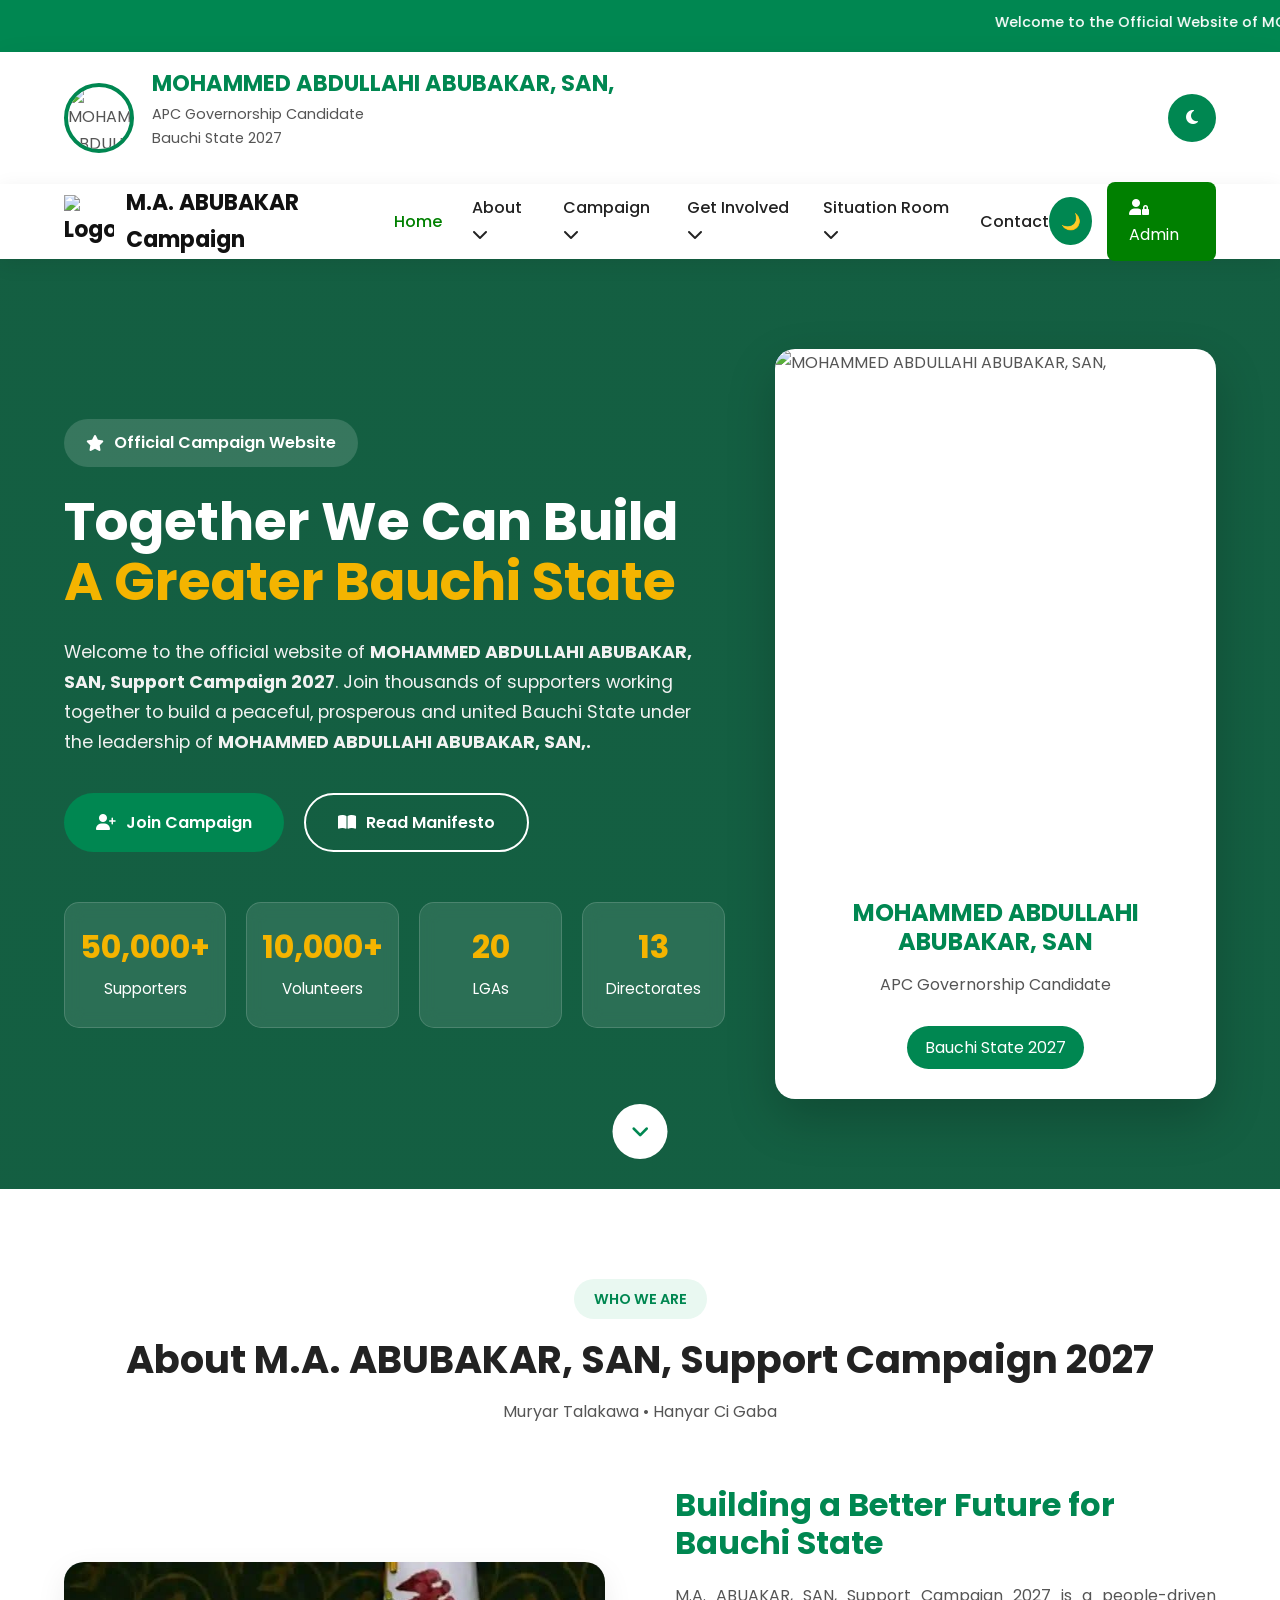
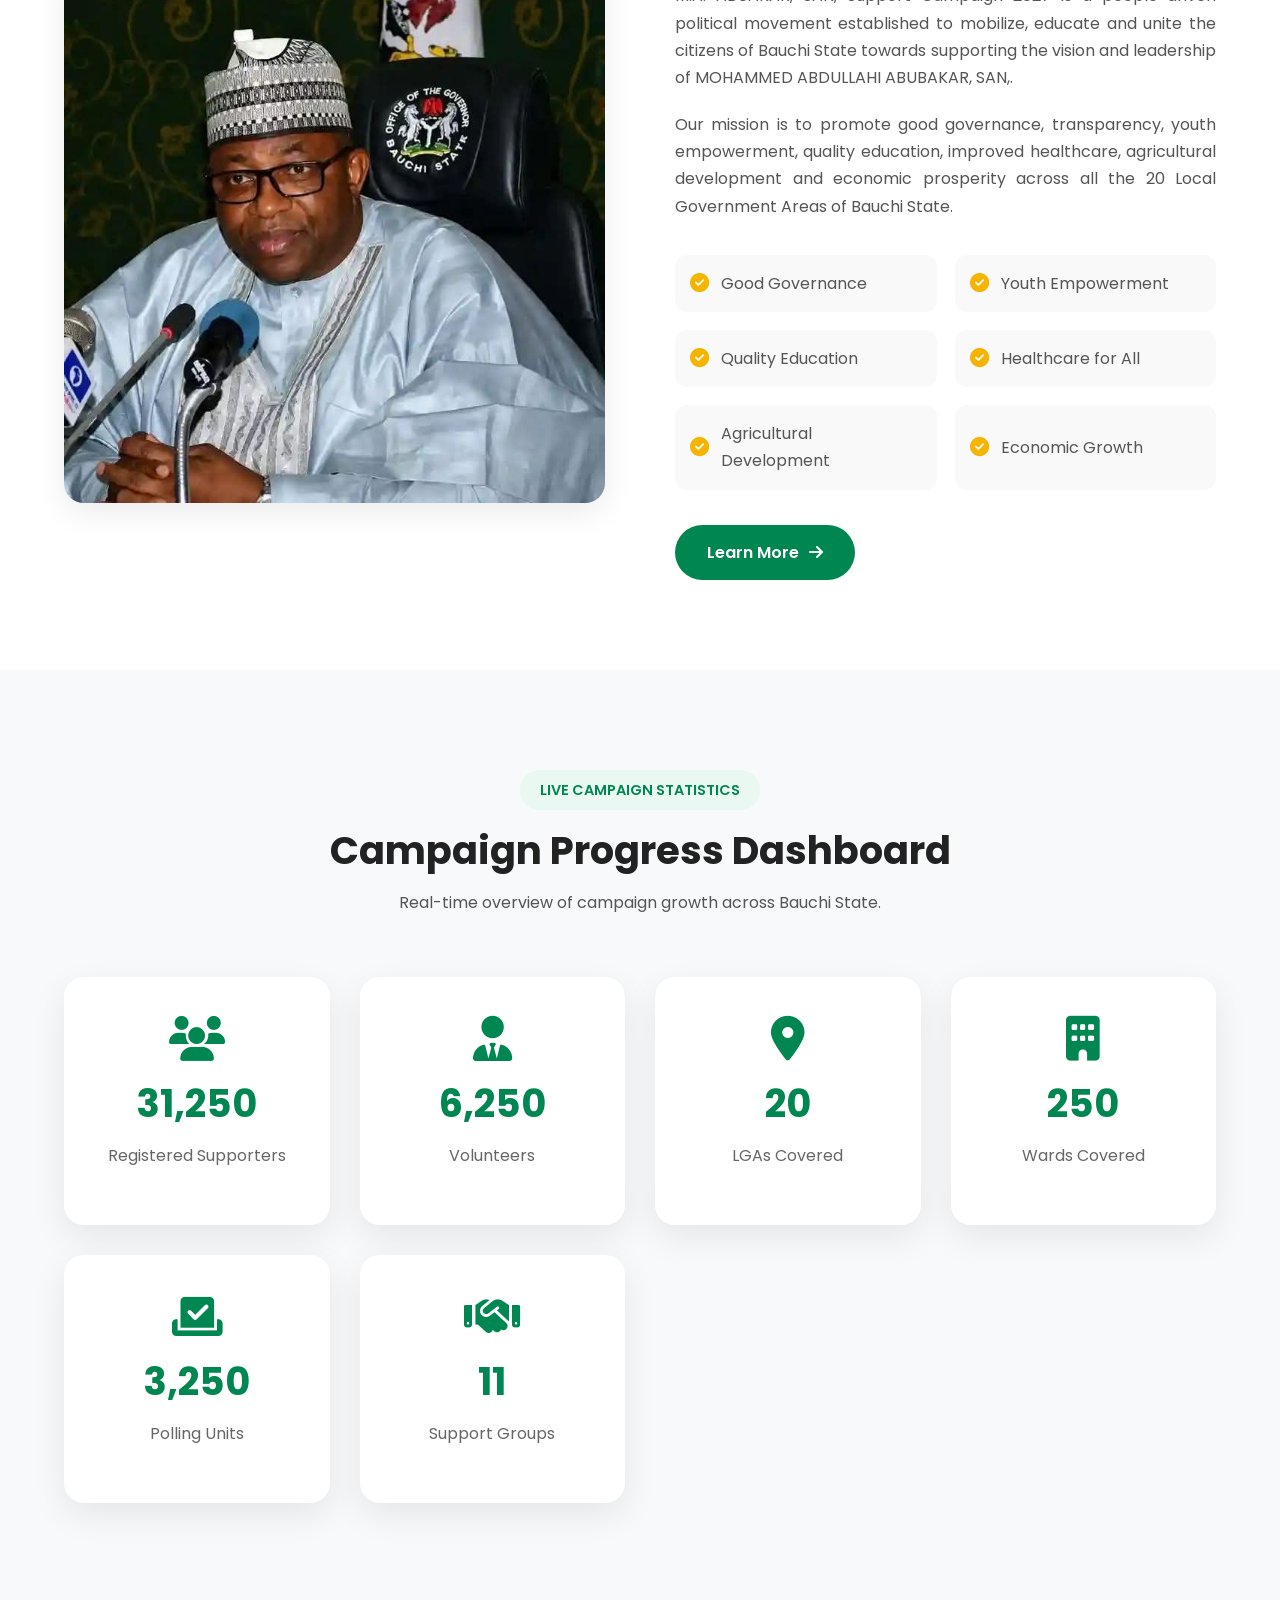
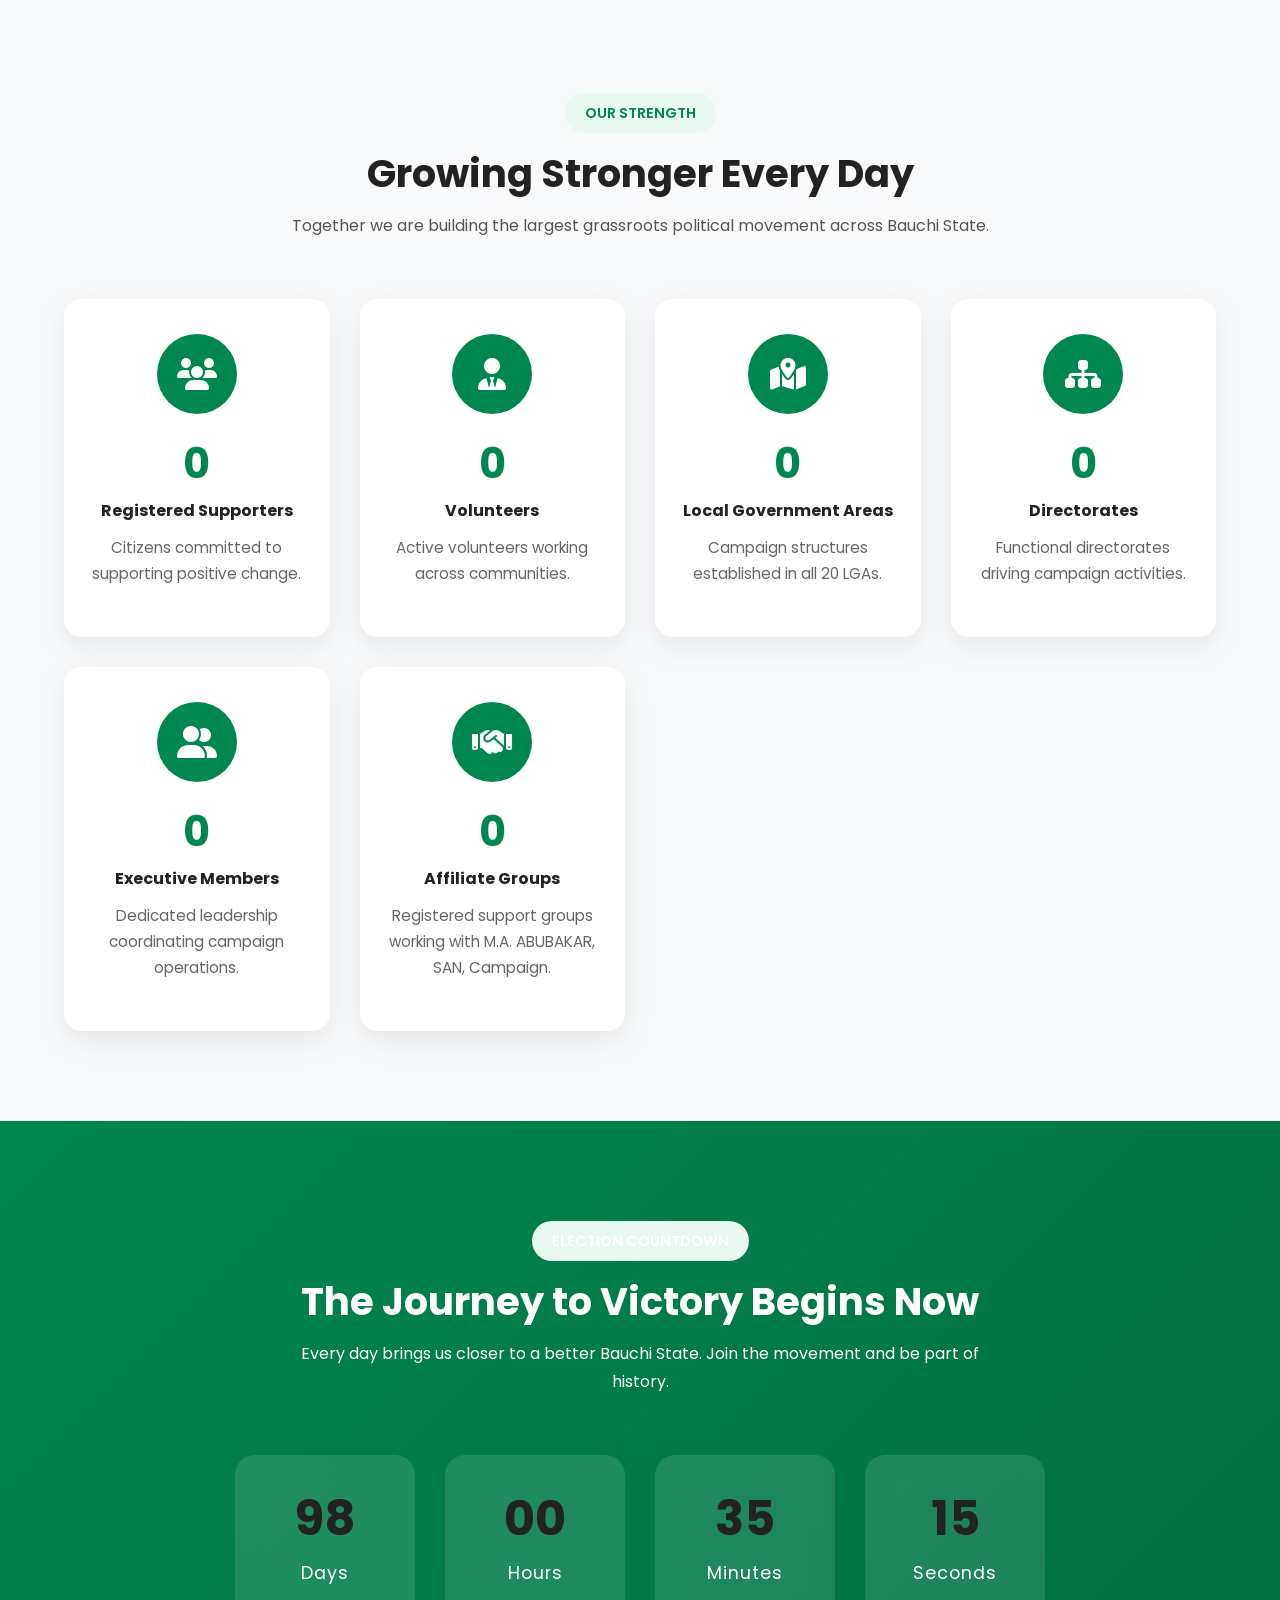
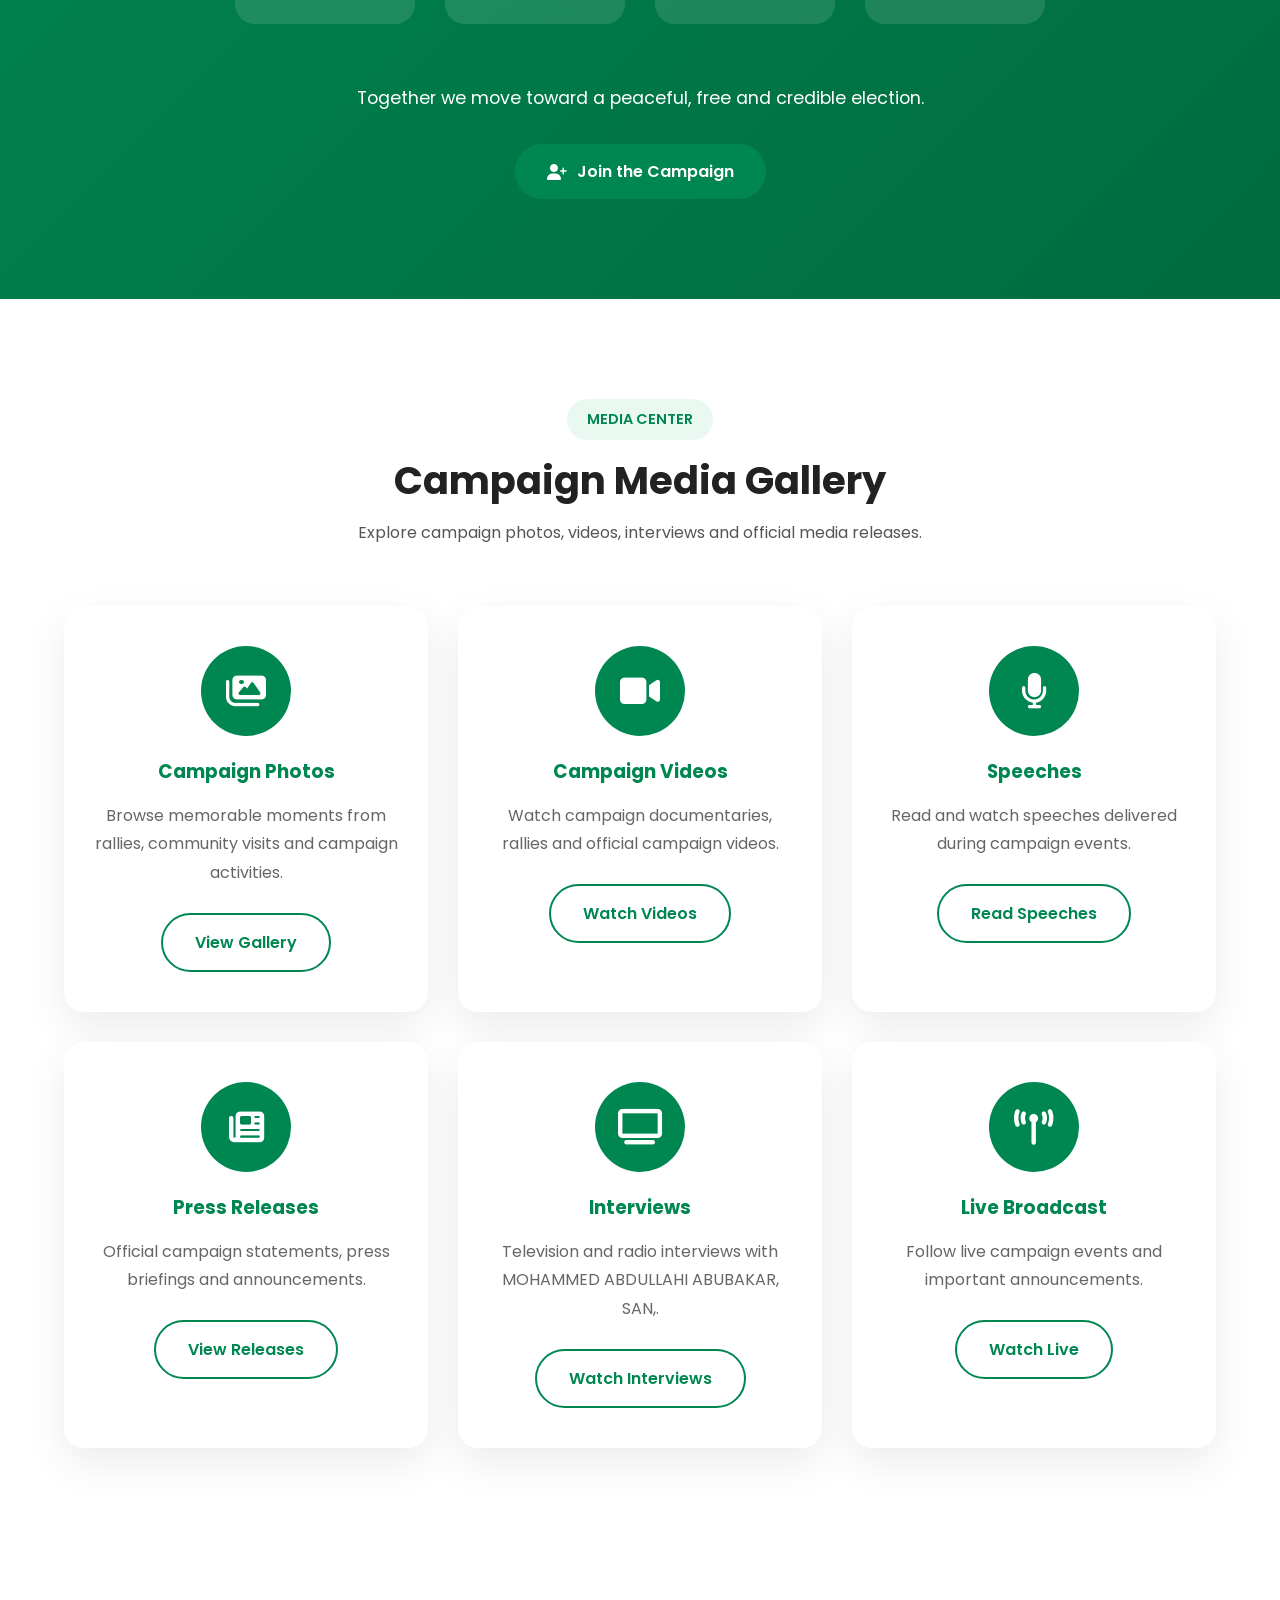
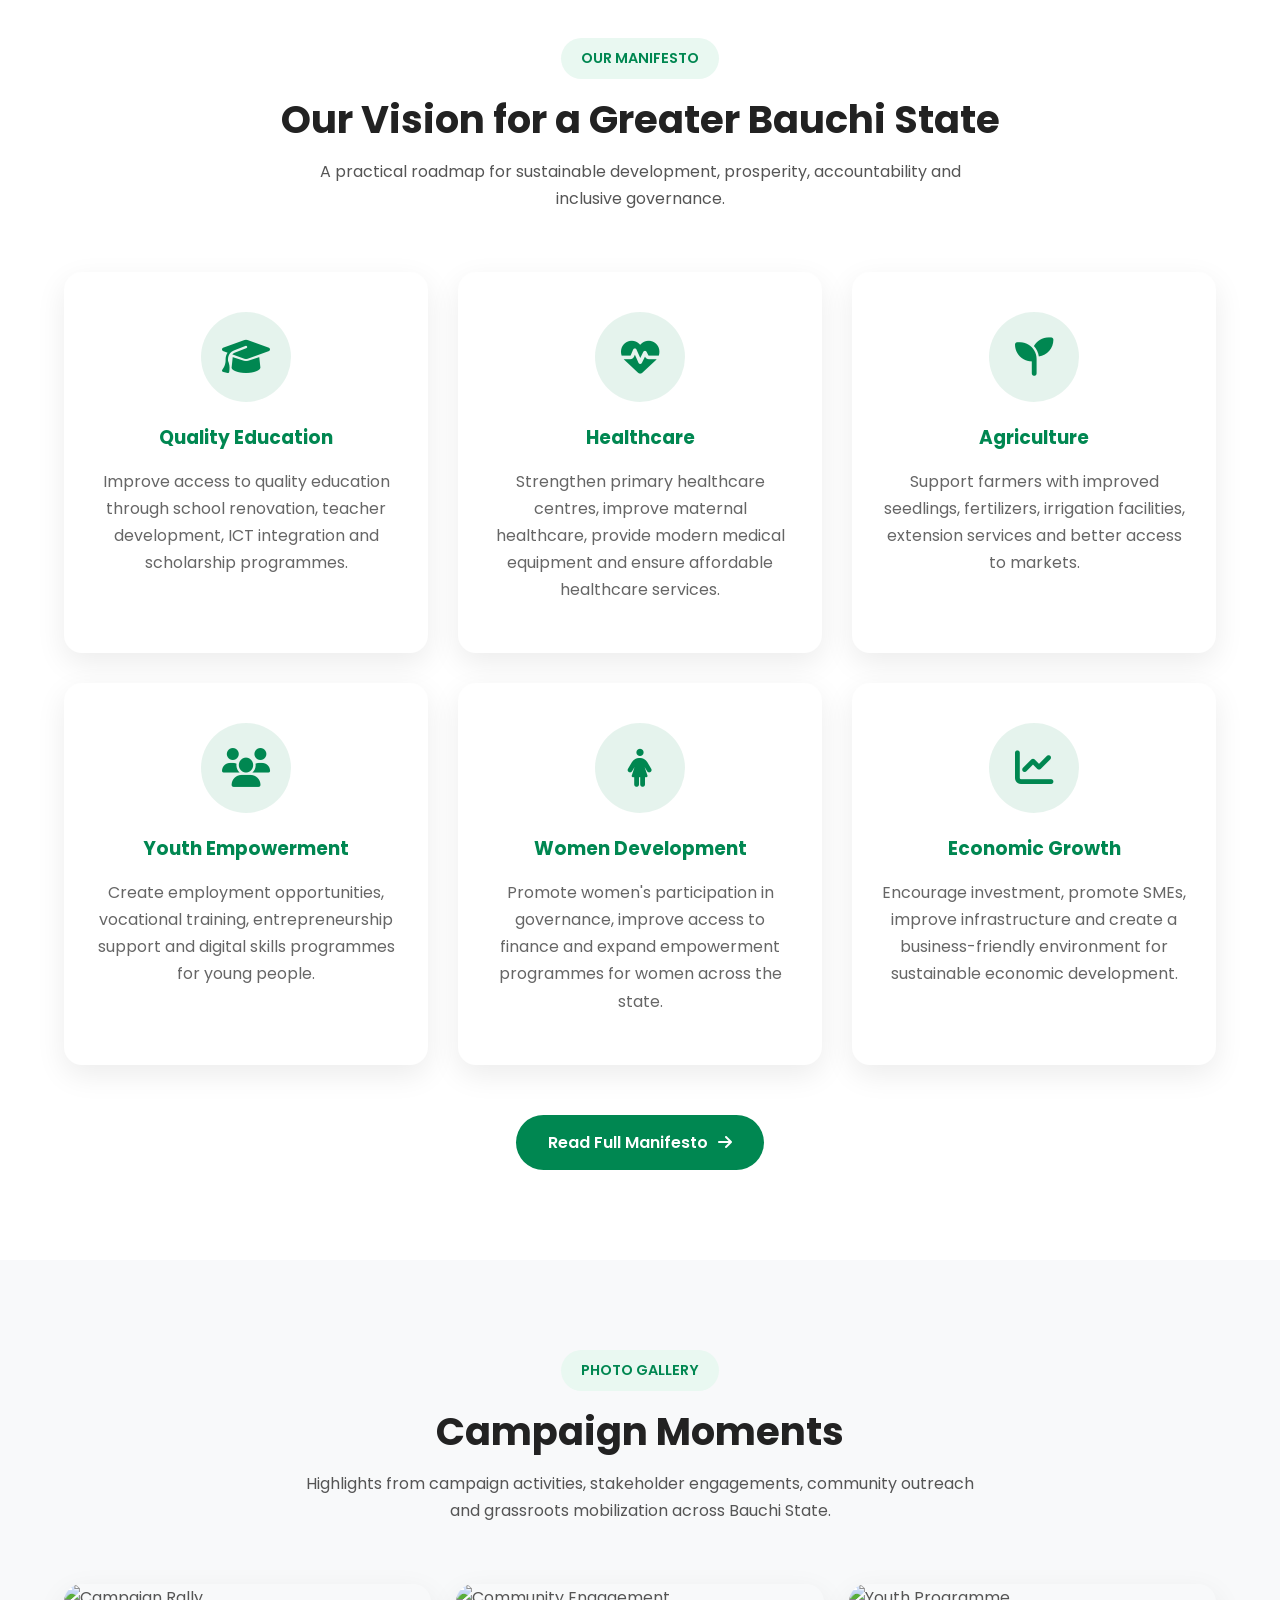
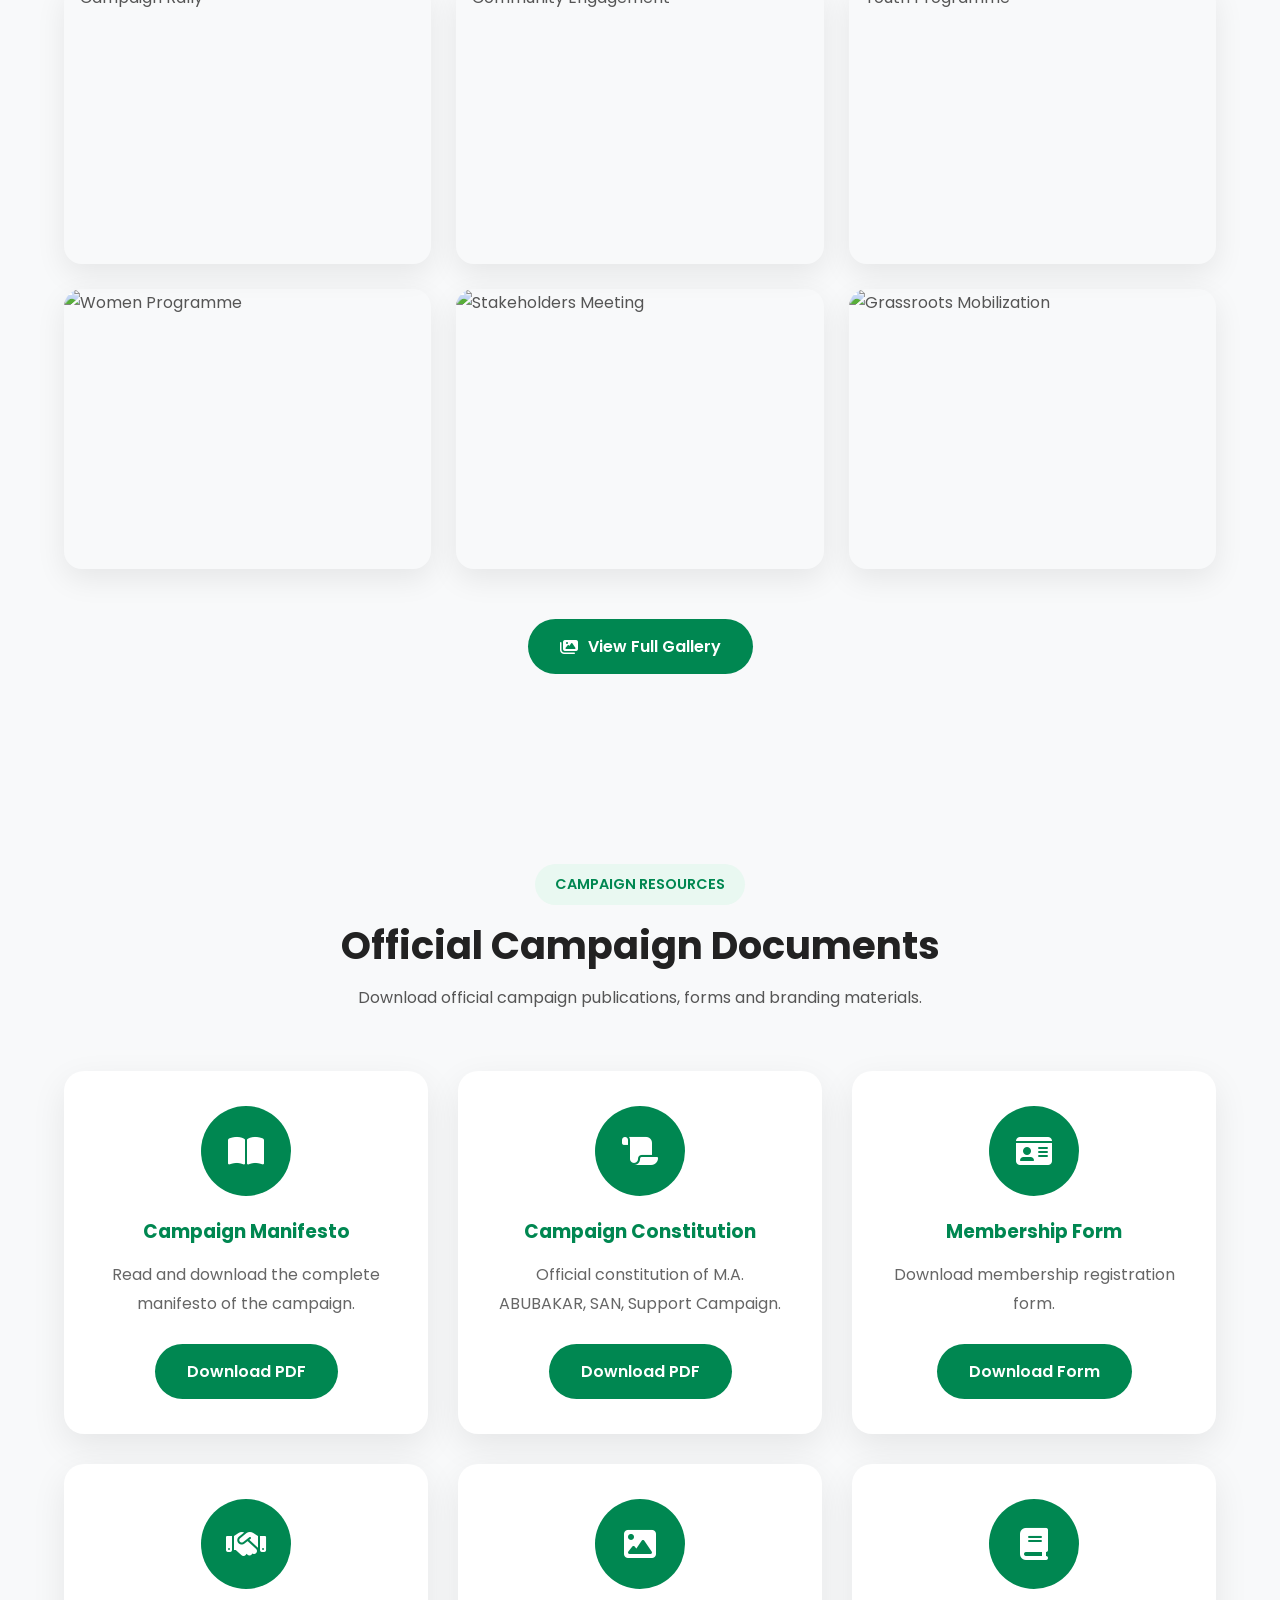
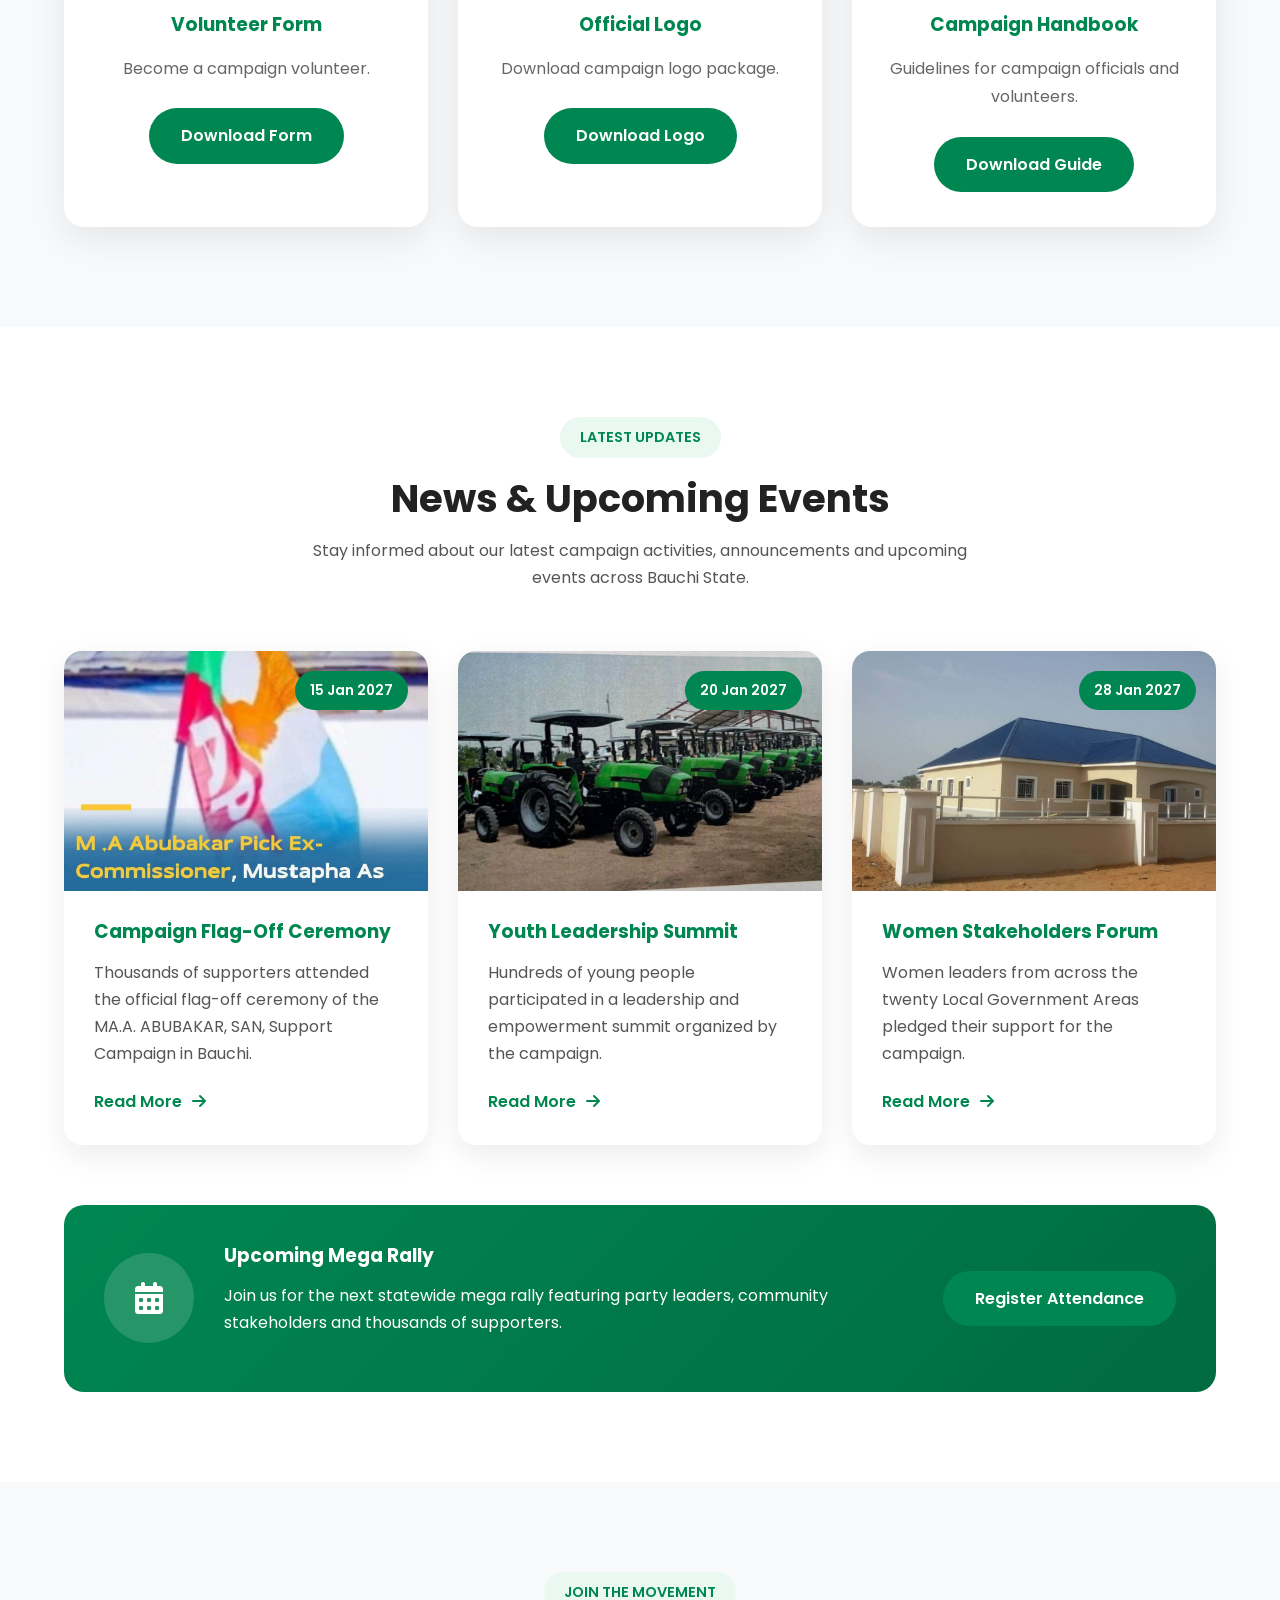
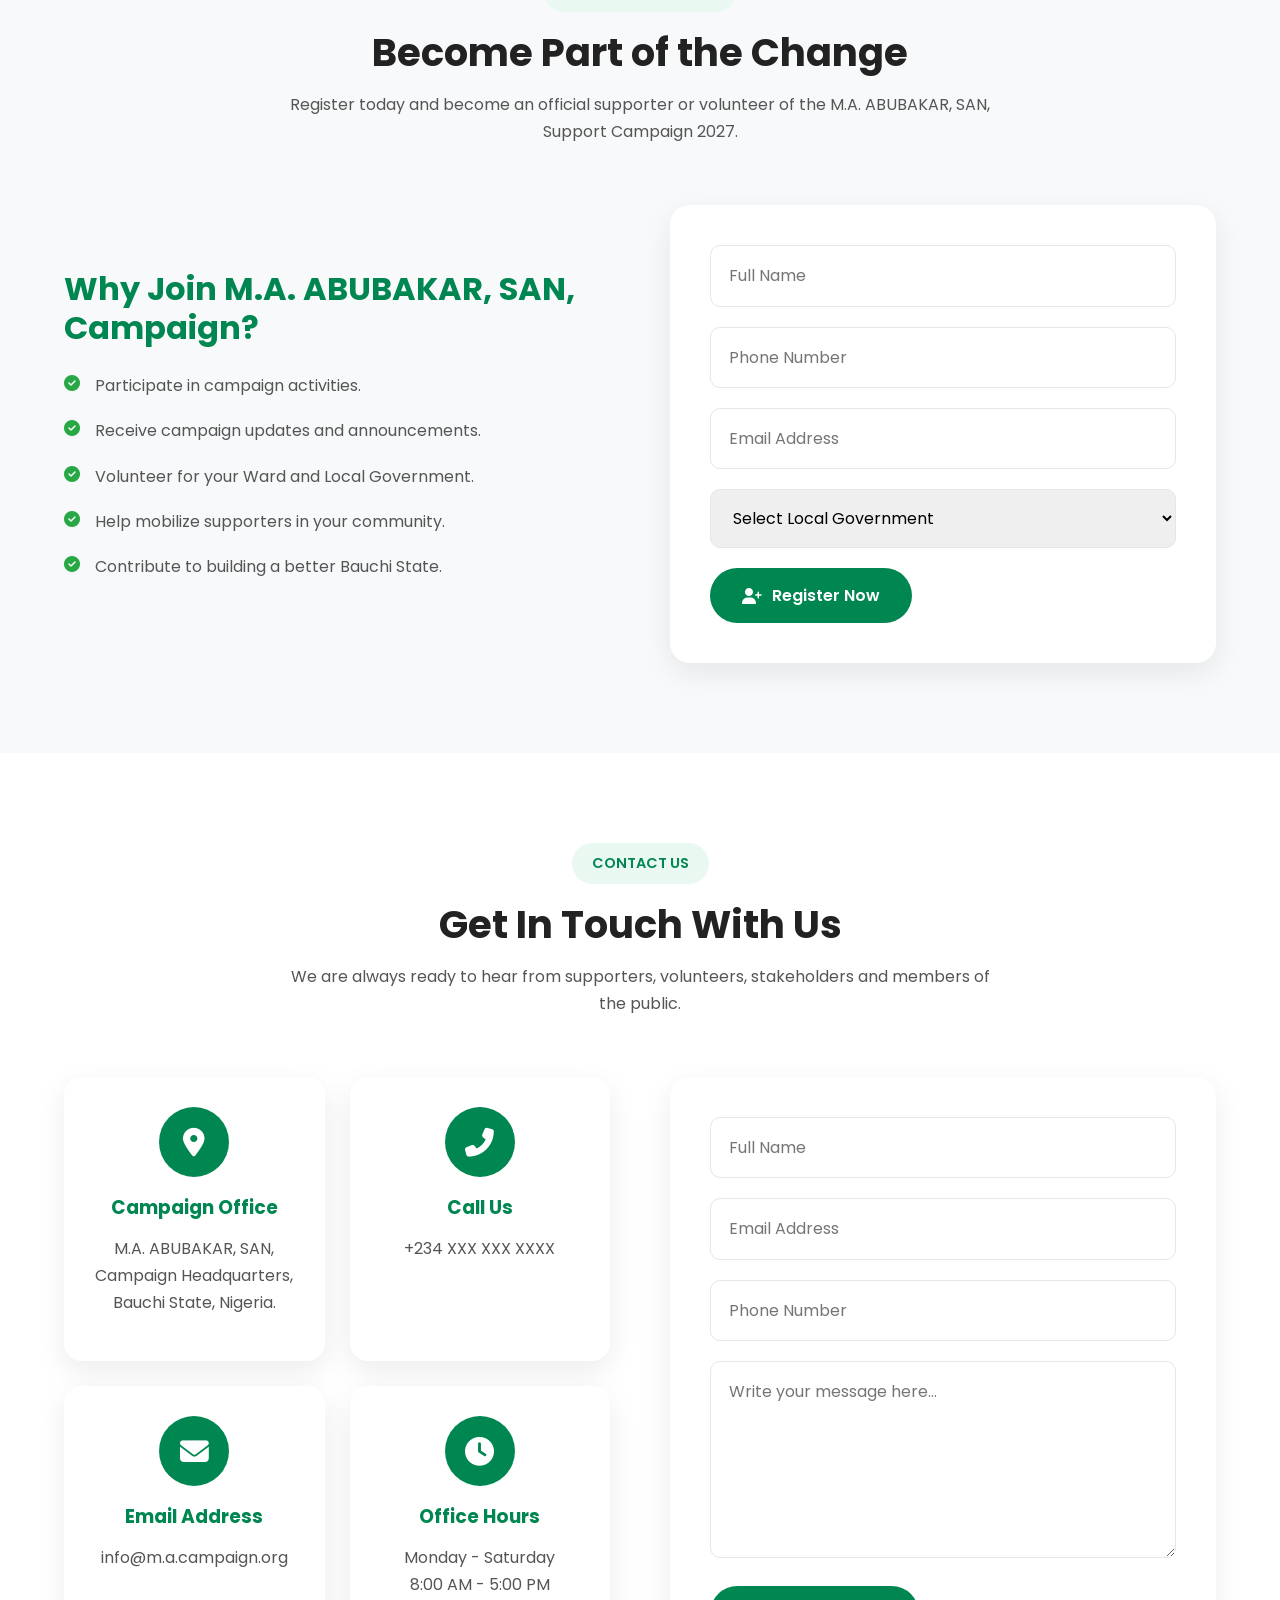
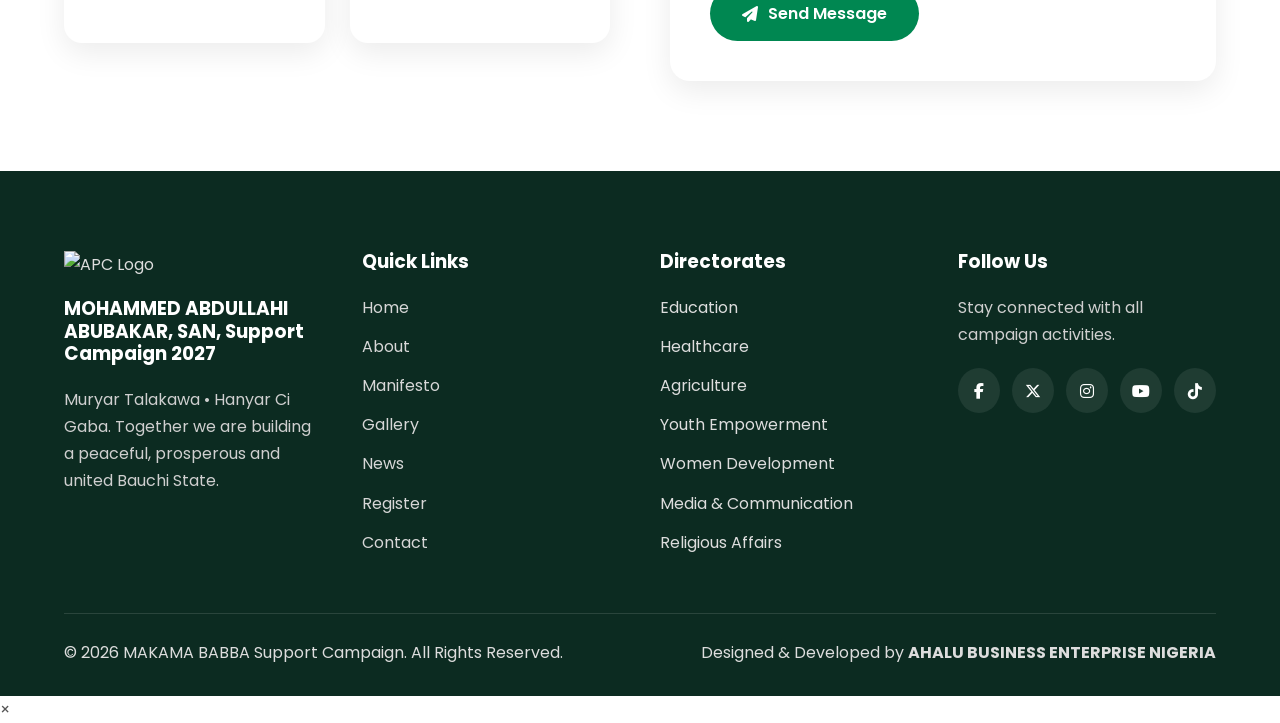
==== index.html @ 92084aa3 "Add files via upload" ====
<!DOCTYPE html>
<html lang="en">

<head>
    <meta charset="UTF-8">
    <meta name="viewport" content="width=device-width, initial-scale=1.0">

    <title>M.A. SAN, Support Campaign 2027 | MOHAMMED ABDULLAHI ABUBAKAR, SAN,</title>

    <meta name="description"
        content="Official Website of MAKAMA BABBA Support Campaign 2027 for MOHAMMED ABDULLAHI ABUBAKAR, SAN, APC Governorship Candidate, Bauchi State.">

    <meta name="keywords"
        content="M.A. SAN, Bauchi Governor 2027, APC, Campaign, MOHAMMED ABDULLAHI ABUBAKAR, SAN,">

    <meta name="author" content="AHALU BUSINESS ENTERPRISE NIGERIA">

    <link rel="icon" href="images/apc-logo.jpg">

    <link rel="stylesheet" href="css/style.css">

    <link rel="stylesheet" href="css/responsive.css">

        
    <link rel="stylesheet"
        href="https://cdnjs.cloudflare.com/ajax/libs/font-awesome/6.7.2/css/all.min.css">

</head>

<body>

<!-- =====================================
        PAGE LOADER
===================================== -->

<div id="loader">

    <div class="loader-content">

        <img src="images/apc-logo.png"
            alt="APC Logo"
            class="loader-logo">

        <h2>MOHAMMED ABDULLAHI ABUBAKAR, SAN, Support Campaign 2027</h2>

        <p>Muryar Talakawa • Hanyar Ci Gaba</p>

        <div class="loading-spinner"></div>

        <small>Loading...</small>

    </div>

</div>

<!-- =====================================
        TOP BAR
===================================== -->

<div class="announcement-bar">

    <marquee behavior="scroll" direction="left">

        Welcome to the Official Website of MOHAMMED ABDULLAHI ABUBAKAR, SAN, Support Campaign 2027 •
        Muryar Talakawa • Hanyar Ci Gaba •
        Join the Movement Today

    </marquee>

</div>

<!-- =====================================
        HEADER
===================================== -->

<header class="header">

    <div class="container">

        <div class="logo-area">

            <img src="images/hero.jpg"
                alt="MOHAMMED ABDULLAHI ABUBAKAR, SAN,"
                class="logo">

            <div class="site-title">

                <h1>MOHAMMED ABDULLAHI ABUBAKAR, SAN,</h1>

                <p>
                    APC Governorship Candidate
                    <br>
                    Bauchi State 2027
                </p>

            </div>

        </div>

        <div class="header-actions">

            <button id="darkModeBtn" aria-label="Toggle Dark Mode">

                <i class="fas fa-moon"></i>

            </button>

        </div>

    </div>

</header>

<!-- ==========================================
     PROFESSIONAL NAVIGATION V5.0
========================================== -->

<nav class="navbar">

    <div class="container nav-container">

        <!-- Logo -->
        <a href="index.html" class="nav-logo">

            <img src="images/apc-logo.jpg" alt="Logo">

            <span>M.A. ABUBAKAR Campaign</span>

        </a>

        <!-- Mobile Menu Button -->
        <div class="menu-toggle" id="menuToggle">

            <i class="fas fa-bars"></i>

        </div>

        <!-- Navigation Menu -->
        <ul class="nav-menu">

            <li>
                <a href="index.html" class="active">
                    Home
                </a>
            </li>

            <!-- ABOUT -->
            <li class="dropdown">

                <a href="#">

                    About

                    <i class="fas fa-chevron-down"></i>

                </a>

                <ul class="dropdown-menu">

                    <li><a href="about.html">About Candidate</a></li>

                    <li><a href="biography.html">Biography</a></li>

                    <li><a href="leadership.html">Leadership</a></li>

                    <li><a href="achievements.html">Achievements</a></li>

                </ul>

            </li>

            <!-- CAMPAIGN -->
            <li class="dropdown">

                <a href="#">

                    Campaign

                    <i class="fas fa-chevron-down"></i>

                </a>

                <ul class="dropdown-menu">

                    <li><a href="manifesto.html">Manifesto</a></li>

                    <li><a href="events.html">Events</a></li>

                    <li><a href="news.html">News</a></li>

                    <li><a href="gallery.html">Gallery</a></li>

                </ul>

            </li>

            <!-- GET INVOLVED -->
            <li class="dropdown">

                <a href="#">

                    Get Involved

                    <i class="fas fa-chevron-down"></i>

                </a>

                <ul class="dropdown-menu">

                    <li><a href="register.html">Register</a></li>

                    <li><a href="volunteer.html">Volunteer</a></li>

                    <li><a href="members.html">Members</a></li>

                </ul>

            </li>

            <!-- SITUATION ROOM -->
            <li class="dropdown">

                <a href="#">

                    Situation Room

                    <i class="fas fa-chevron-down"></i>

                </a>

                <ul class="dropdown-menu">

                    <li><a href="dashboard.html">Dashboard</a></li>

                    <li><a href="situation-room.html">Live Reports</a></li>

                    <li><a href="analytics.html">Analytics</a></li>

                </ul>

            </li>

            <li>

                <a href="contact.html">

                    Contact

                </a>

            </li>

        </ul>

        <!-- Right Side -->
        <div class="nav-right">

            <button id="darkModeBtn">

                🌙

            </button>

            <a href="login.html" class="login-btn">

                <i class="fas fa-user-lock"></i>

                Admin

            </a>

        </div>

    </div>

</nav>

<!-- =====================================
        HERO SECTION
===================================== -->

<section class="hero" id="home">

    <div class="hero-overlay"></div>

    <div class="container">

        <div class="hero-content">

            <div class="hero-left">

                <span class="hero-badge">
                    <i class="fas fa-star"></i>
                    Official Campaign Website
                </span>

                <h1>
                    Together We Can Build
                    <span>A Greater Bauchi State</span>
                </h1>

                <p class="hero-text">

                    Welcome to the official website of
                    <strong>MOHAMMED ABDULLAHI ABUBAKAR, SAN, Support Campaign 2027</strong>.
                    Join thousands of supporters working together
                    to build a peaceful, prosperous and united
                    Bauchi State under the leadership of
                    <strong>MOHAMMED ABDULLAHI ABUBAKAR, SAN,.</strong>

                </p>

                <div class="hero-buttons">

                    <a href="register.html" class="btn btn-primary">
                        <i class="fas fa-user-plus"></i>
                        Join Campaign
                    </a>

                    <a href="manifesto.html" class="btn btn-outline">
                        <i class="fas fa-book-open"></i>
                        Read Manifesto
                    </a>

                </div>

                <div class="hero-stats">

                    <div class="stat-box">

                        <h2 id="heroMembers">50,000+</h2>

                        <p>Supporters</p>

                    </div>

                    <div class="stat-box">

                        <h2 id="heroVolunteers">10,000+</h2>

                        <p>Volunteers</p>

                    </div>

                    <div class="stat-box">

                        <h2>20</h2>

                        <p>LGAs</p>

                    </div>

                    <div class="stat-box">

                        <h2>13</h2>

                        <p>Directorates</p>

                    </div>

                </div>

            </div>

            <div class="hero-right">

                <div class="candidate-card">

                    <img src="images/hero.jpg"
                        alt="MOHAMMED ABDULLAHI ABUBAKAR, SAN,">

                    <div class="candidate-info">

                        <h2>MOHAMMED ABDULLAHI ABUBAKAR, SAN</h2>

                        <h4></h4>

                        <p>
                            APC Governorship Candidate
                        </p>

                        <span>
                            Bauchi State 2027
                        </span>

                    </div>

                </div>

            </div>

        </div>

    </div>

    <a href="#about" class="scroll-down">

        <i class="fas fa-angle-down"></i>

    </a>

</section>
<!-- =====================================
        ABOUT PREVIEW SECTION
===================================== -->

<section class="about-preview" id="about">

    <div class="container">

        <div class="section-title">

            <span>WHO WE ARE</span>

            <h2>About M.A. ABUBAKAR, SAN, Support Campaign 2027</h2>

            <p>
                Muryar Talakawa • Hanyar Ci Gaba
            </p>

        </div>

        <div class="about-wrapper">

            <div class="about-image">

                <img src="images/m.a.-photo.jpg"
                    alt="MOHAMMED ABDULLAHI ABUBAKAR, SAN,">

            </div>

            <div class="about-content">

                <h3>
                    Building a Better Future for Bauchi State
                </h3>

                <p>

                    M.A. ABUAKAR, SAN, Support Campaign 2027 is a people-driven
                    political movement established to mobilize,
                    educate and unite the citizens of Bauchi State
                    towards supporting the vision and leadership of
                    MOHAMMED ABDULLAHI ABUBAKAR, SAN,.

                </p>

                <p>

                    Our mission is to promote good governance,
                    transparency, youth empowerment, quality
                    education, improved healthcare, agricultural
                    development and economic prosperity across all
                    the 20 Local Government Areas of Bauchi State.

                </p>

                <div class="about-features">

                    <div class="feature">

                        <i class="fas fa-check-circle"></i>

                        <span>Good Governance</span>

                    </div>

                    <div class="feature">

                        <i class="fas fa-check-circle"></i>

                        <span>Youth Empowerment</span>

                    </div>

                    <div class="feature">

                        <i class="fas fa-check-circle"></i>

                        <span>Quality Education</span>

                    </div>

                    <div class="feature">

                        <i class="fas fa-check-circle"></i>

                        <span>Healthcare for All</span>

                    </div>

                    <div class="feature">

                        <i class="fas fa-check-circle"></i>

                        <span>Agricultural Development</span>

                    </div>

                    <div class="feature">

                        <i class="fas fa-check-circle"></i>

                        <span>Economic Growth</span>

                    </div>

                </div>

                <a href="about.html" class="btn btn-primary">

                    Learn More

                    <i class="fas fa-arrow-right"></i>

                </a>

            </div>

        </div>

    </div>

</section>
<!-- =====================================
        LIVE CAMPAIGN STATISTICS
===================================== -->

<section class="live-statistics" id="live-stats">

    <div class="container">

        <div class="section-title">

            <span>LIVE CAMPAIGN STATISTICS</span>

            <h2>Campaign Progress Dashboard</h2>

            <p>

                Real-time overview of campaign growth across Bauchi State.

            </p>

        </div>

        <div class="live-stats-grid">

            <div class="live-card">

                <i class="fas fa-users"></i>

                <h2 class="counter" data-counter="50000">0</h2>

                <p>Registered Supporters</p>

            </div>

            <div class="live-card">

                <i class="fas fa-user-tie"></i>

                <h2 class="counter" data-counter="10000">0</h2>

                <p>Volunteers</p>

            </div>

            <div class="live-card">

                <i class="fas fa-map-marker-alt"></i>

                <h2 class="counter" data-counter="20">0</h2>

                <p>LGAs Covered</p>

            </div>

            <div class="live-card">

                <i class="fas fa-building"></i>

                <h2 class="counter" data-counter="323">0</h2>

                <p>Wards Covered</p>

            </div>

            <div class="live-card">

                <i class="fas fa-vote-yea"></i>

                <h2 class="counter" data-counter="5004">0</h2>

                <p>Polling Units</p>

            </div>

            <div class="live-card">

                <i class="fas fa-handshake"></i>

                <h2 class="counter" data-counter="11">0</h2>

                <p>Support Groups</p>

            </div>

        </div>

    </div>

</section>


<!-- =====================================
        ACHIEVEMENTS / STATISTICS
===================================== -->

<section class="statistics" id="statistics">

    <div class="container">

        <div class="section-title">

            <span>OUR STRENGTH</span>

            <h2>Growing Stronger Every Day</h2>

            <p>
                Together we are building the largest grassroots political
                movement across Bauchi State.
            </p>

        </div>

        <div class="stats-grid">

            <div class="stat-card">

                <div class="stat-icon">
                    <i class="fas fa-users"></i>
                </div>

                <h2 class="counter" data-target="50000">0</h2>

                <h4>Registered Supporters</h4>

                <p>
                    Citizens committed to supporting positive change.
                </p>

            </div>

            <div class="stat-card">

                <div class="stat-icon">
                    <i class="fas fa-user-tie"></i>
                </div>

                <h2 class="counter" data-target="10000">0</h2>

                <h4>Volunteers</h4>

                <p>
                    Active volunteers working across communities.
                </p>

            </div>

            <div class="stat-card">

                <div class="stat-icon">
                    <i class="fas fa-map-marked-alt"></i>
                </div>

                <h2 class="counter" data-target="20">0</h2>

                <h4>Local Government Areas</h4>

                <p>
                    Campaign structures established in all 20 LGAs.
                </p>

            </div>

            <div class="stat-card">

                <div class="stat-icon">
                    <i class="fas fa-sitemap"></i>
                </div>

                <h2 class="counter" data-target="13">0</h2>

                <h4>Directorates</h4>

                <p>
                    Functional directorates driving campaign activities.
                </p>

            </div>

            <div class="stat-card">

                <div class="stat-icon">
                    <i class="fas fa-user-friends"></i>
                </div>

                <h2 class="counter" data-target="12">0</h2>

                <h4>Executive Members</h4>

                <p>
                    Dedicated leadership coordinating campaign operations.
                </p>

            </div>

            <div class="stat-card">

                <div class="stat-icon">
                    <i class="fas fa-handshake"></i>
                </div>

                <h2 class="counter" data-target="11">0</h2>

                <h4>Affiliate Groups</h4>

                <p>
                    Registered support groups working with M.A. ABUBAKAR, SAN, Campaign.
                </p>

            </div>

        </div>

    </div>

</section>

<!-- =====================================
        LIVE ELECTION COUNTDOWN
===================================== -->

<section class="countdown-section" id="countdown">

    <div class="container">

        <div class="section-title">

            <span>ELECTION COUNTDOWN</span>

            <h2>The Journey to Victory Begins Now</h2>

            <p>

                Every day brings us closer to a better Bauchi State.
                Join the movement and be part of history.

            </p>

        </div>

        <div class="countdown-wrapper">

            <div class="count-box">

                <h2 id="days">00</h2>

                <span>Days</span>

            </div>

            <div class="count-box">

                <h2 id="hours">00</h2>

                <span>Hours</span>

            </div>

            <div class="count-box">

                <h2 id="minutes">00</h2>

                <span>Minutes</span>

            </div>

            <div class="count-box">

                <h2 id="seconds">00</h2>

                <span>Seconds</span>

            </div>

        </div>

        <div class="countdown-footer">

            <p>

                Together we move toward a peaceful, free and credible election.

            </p>

            <a href="register.html" class="btn btn-primary">

                <i class="fas fa-user-plus"></i>

                Join the Campaign

            </a>

        </div>

    </div>

</section>

<!-- =====================================
        MEDIA CENTER
===================================== -->

<section class="media-center" id="media">

    <div class="container">

        <div class="section-title">

            <span>MEDIA CENTER</span>

            <h2>Campaign Media Gallery</h2>

            <p>

                Explore campaign photos, videos,
                interviews and official media releases.

            </p>

        </div>

        <div class="media-grid">

            <!-- Photos -->

            <div class="media-card">

                <i class="fas fa-images"></i>

                <h3>Campaign Photos</h3>

                <p>

                    Browse memorable moments from rallies,
                    community visits and campaign activities.

                </p>

                <a href="gallery.html" class="btn btn-outline">

                    View Gallery

                </a>

            </div>

            <!-- Videos -->

            <div class="media-card">

                <i class="fas fa-video"></i>

                <h3>Campaign Videos</h3>

                <p>

                    Watch campaign documentaries,
                    rallies and official campaign videos.

                </p>

                <a href="#" class="btn btn-outline">

                    Watch Videos

                </a>

            </div>

            <!-- Speeches -->

            <div class="media-card">

                <i class="fas fa-microphone"></i>

                <h3>Speeches</h3>

                <p>

                    Read and watch speeches
                    delivered during campaign events.

                </p>

                <a href="#" class="btn btn-outline">

                    Read Speeches

                </a>

            </div>

            <!-- Press -->

            <div class="media-card">

                <i class="fas fa-newspaper"></i>

                <h3>Press Releases</h3>

                <p>

                    Official campaign statements,
                    press briefings and announcements.

                </p>

                <a href="#" class="btn btn-outline">

                    View Releases

                </a>

            </div>

            <!-- Interviews -->

            <div class="media-card">

                <i class="fas fa-tv"></i>

                <h3>Interviews</h3>

                <p>

                    Television and radio interviews
                    with MOHAMMED ABDULLAHI ABUBAKAR, SAN,.

                </p>

                <a href="#" class="btn btn-outline">

                    Watch Interviews

                </a>

            </div>

            <!-- Live -->

            <div class="media-card">

                <i class="fas fa-broadcast-tower"></i>

                <h3>Live Broadcast</h3>

                <p>

                    Follow live campaign events
                    and important announcements.

                </p>

                <a href="#" class="btn btn-outline">

                    Watch Live

                </a>

            </div>

        </div>

    </div>

</section>


<!-- =====================================
        MANIFESTO SECTION
===================================== -->

<section class="manifesto-preview" id="manifesto">

    <div class="container">

        <div class="section-title">

            <span>OUR MANIFESTO</span>

            <h2>Our Vision for a Greater Bauchi State</h2>

            <p>
                A practical roadmap for sustainable development, prosperity,
                accountability and inclusive governance.
            </p>

        </div>

        <div class="manifesto-grid">

            <!-- Education -->

            <div class="manifesto-card">

                <div class="manifesto-icon">
                    <i class="fas fa-graduation-cap"></i>
                </div>

                <h3>Quality Education</h3>

                <p>
                    Improve access to quality education through school
                    renovation, teacher development, ICT integration and
                    scholarship programmes.
                </p>

            </div>

            <!-- Health -->

            <div class="manifesto-card">

                <div class="manifesto-icon">
                    <i class="fas fa-heartbeat"></i>
                </div>

                <h3>Healthcare</h3>

                <p>
                    Strengthen primary healthcare centres, improve maternal
                    healthcare, provide modern medical equipment and ensure
                    affordable healthcare services.
                </p>

            </div>

            <!-- Agriculture -->

            <div class="manifesto-card">

                <div class="manifesto-icon">
                    <i class="fas fa-seedling"></i>
                </div>

                <h3>Agriculture</h3>

                <p>
                    Support farmers with improved seedlings, fertilizers,
                    irrigation facilities, extension services and better
                    access to markets.
                </p>

            </div>

            <!-- Youth -->

            <div class="manifesto-card">

                <div class="manifesto-icon">
                    <i class="fas fa-users"></i>
                </div>

                <h3>Youth Empowerment</h3>

                <p>
                    Create employment opportunities, vocational training,
                    entrepreneurship support and digital skills programmes
                    for young people.
                </p>

            </div>

            <!-- Women -->

            <div class="manifesto-card">

                <div class="manifesto-icon">
                    <i class="fas fa-female"></i>
                </div>

                <h3>Women Development</h3>

                <p>
                    Promote women's participation in governance, improve
                    access to finance and expand empowerment programmes for
                    women across the state.
                </p>

            </div>

            <!-- Economy -->

            <div class="manifesto-card">

                <div class="manifesto-icon">
                    <i class="fas fa-chart-line"></i>
                </div>

                <h3>Economic Growth</h3>

                <p>
                    Encourage investment, promote SMEs, improve infrastructure
                    and create a business-friendly environment for sustainable
                    economic development.
                </p>

            </div>

        </div>

        <div class="section-btn">

            <a href="manifesto.html" class="btn btn-primary">

                Read Full Manifesto

                <i class="fas fa-arrow-right"></i>

            </a>

        </div>

    </div>

</section>
<!-- =====================================
        GALLERY PREVIEW SECTION
===================================== -->

<section class="gallery-preview" id="gallery">

    <div class="container">

        <div class="section-title">

            <span>PHOTO GALLERY</span>

            <h2>Campaign Moments</h2>

            <p>
                Highlights from campaign activities, stakeholder engagements,
                community outreach and grassroots mobilization across Bauchi State.
            </p>

        </div>

        <div class="gallery-grid">

            <div class="gallery-item">

                <img src="images/gallery/gallery-1.jpg"
                     alt="Campaign Rally">

                <div class="gallery-overlay">

                    <h3>Campaign Rally</h3>

                    <p>Massive supporters turnout.</p>

                </div>

            </div>

            <div class="gallery-item">

                <img src="images/gallery/gallery-2.jpg"
                     alt="Community Engagement">

                <div class="gallery-overlay">

                    <h3>Community Visit</h3>

                    <p>Meeting traditional and community leaders.</p>

                </div>

            </div>

            <div class="gallery-item">

                <img src="images/gallery/gallery-3.jpg"
                     alt="Youth Programme">

                <div class="gallery-overlay">

                    <h3>Youth Engagement</h3>

                    <p>Empowering the next generation.</p>

                </div>

            </div>

            <div class="gallery-item">

                <img src="images/gallery/gallery-4.jpg"
                     alt="Women Programme">

                <div class="gallery-overlay">

                    <h3>Women Empowerment</h3>

                    <p>Supporting women for sustainable development.</p>

                </div>

            </div>

            <div class="gallery-item">

                <img src="images/gallery/gallery-5.jpg"
                     alt="Stakeholders Meeting">

                <div class="gallery-overlay">

                    <h3>Stakeholders Meeting</h3>

                    <p>Consultation for a better Bauchi State.</p>

                </div>

            </div>

            <div class="gallery-item">

                <img src="images/gallery/gallery-6.jpg"
                     alt="Grassroots Mobilization">

                <div class="gallery-overlay">

                    <h3>Grassroots Mobilization</h3>

                    <p>Connecting with supporters across all LGAs.</p>

                </div>

            </div>

        </div>

        <div class="section-btn">

            <a href="gallery.html" class="btn btn-primary">

                <i class="fas fa-images"></i>

                View Full Gallery

            </a>

        </div>

    </div>

</section>

<!-- =====================================
        CAMPAIGN RESOURCES
===================================== -->

<section class="campaign-resources" id="resources">

    <div class="container">

        <div class="section-title">

            <span>CAMPAIGN RESOURCES</span>

            <h2>Official Campaign Documents</h2>

            <p>

                Download official campaign publications,
                forms and branding materials.

            </p>

        </div>

        <div class="resources-grid">

            <!-- Manifesto -->

            <div class="resource-card">

                <i class="fas fa-book-open"></i>

                <h3>Campaign Manifesto</h3>

                <p>

                    Read and download the complete
                    manifesto of the campaign.

                </p>

                <a href="documents/manifesto.pdf"
                   download
                   class="btn btn-primary">

                    Download PDF

                </a>

            </div>

            <!-- Constitution -->

            <div class="resource-card">

                <i class="fas fa-scroll"></i>

                <h3>Campaign Constitution</h3>

                <p>

                    Official constitution of
                    M.A. ABUBAKAR, SAN, Support Campaign.

                </p>

                <a href="documents/constitution.pdf"
                   download
                   class="btn btn-primary">

                    Download PDF

                </a>

            </div>

            <!-- Membership -->

            <div class="resource-card">

                <i class="fas fa-id-card"></i>

                <h3>Membership Form</h3>

                <p>

                    Download membership registration form.

                </p>

                <a href="documents/membership-form.pdf"
                   download
                   class="btn btn-primary">

                    Download Form

                </a>

            </div>

            <!-- Volunteer -->

            <div class="resource-card">

                <i class="fas fa-handshake"></i>

                <h3>Volunteer Form</h3>

                <p>

                    Become a campaign volunteer.

                </p>

                <a href="documents/volunteer-form.pdf"
                   download
                   class="btn btn-primary">

                    Download Form

                </a>

            </div>

            <!-- Logo -->

            <div class="resource-card">

                <i class="fas fa-image"></i>

                <h3>Official Logo</h3>

                <p>

                    Download campaign logo package.

                </p>

                <a href="documents/logo.zip"
                   download
                   class="btn btn-primary">

                    Download Logo

                </a>

            </div>

            <!-- Handbook -->

            <div class="resource-card">

                <i class="fas fa-book"></i>

                <h3>Campaign Handbook</h3>

                <p>

                    Guidelines for campaign officials
                    and volunteers.

                </p>

                <a href="documents/handbook.pdf"
                   download
                   class="btn btn-primary">

                    Download Guide

                </a>

            </div>

        </div>

    </div>

</section>

<!-- =====================================
        NEWS & EVENTS SECTION
===================================== -->

<section class="news-preview" id="news">

    <div class="container">

        <div class="section-title">

            <span>LATEST UPDATES</span>

            <h2>News & Upcoming Events</h2>

            <p>
                Stay informed about our latest campaign activities,
                announcements and upcoming events across Bauchi State.
            </p>

        </div>

        <div class="news-grid">

            <!-- News 1 -->

            <article class="news-card">

                <div class="news-image">

                    <img src="images/news/news1.jpg"
                         alt="Campaign Flag-Off">

                    <span class="news-date">
                        15 Jan 2027
                    </span>

                </div>

                <div class="news-content">

                    <h3>Campaign Flag-Off Ceremony</h3>

                    <p>
                        Thousands of supporters attended the official
                        flag-off ceremony of the MA.A. ABUBAKAR, SAN, Support Campaign
                        in Bauchi.
                    </p>

                    <a href="news.html" class="read-more">

                        Read More

                        <i class="fas fa-arrow-right"></i>

                    </a>

                </div>

            </article>

            <!-- News 2 -->

            <article class="news-card">

                <div class="news-image">

                    <img src="images/news/news2.jpg"
                         alt="Youth Summit">

                    <span class="news-date">
                        20 Jan 2027
                    </span>

                </div>

                <div class="news-content">

                    <h3>Youth Leadership Summit</h3>

                    <p>
                        Hundreds of young people participated in a
                        leadership and empowerment summit organized
                        by the campaign.
                    </p>

                    <a href="news.html" class="read-more">

                        Read More

                        <i class="fas fa-arrow-right"></i>

                    </a>

                </div>
            </article>

            <!-- News 3 -->

            <article class="news-card">

                <div class="news-image">

                    <img src="images/news/news3.jpg"
                         alt="Women Meeting">

                    <span class="news-date">
                        28 Jan 2027
                    </span>

                </div>

                <div class="news-content">

                    <h3>Women Stakeholders Forum</h3>

                    <p>
                        Women leaders from across the twenty Local
                        Government Areas pledged their support for
                        the campaign.
                    </p>

                    <a href="news.html" class="read-more">

                        Read More

                        <i class="fas fa-arrow-right"></i>

                    </a>

                </div>

            </article>

        </div>

        <!-- Upcoming Event -->

        <div class="upcoming-event">

            <div class="event-icon">

                <i class="fas fa-calendar-alt"></i>

            </div>

            <div class="event-details">

                <h3>Upcoming Mega Rally</h3>

                <p>

                    Join us for the next statewide mega rally featuring
                    party leaders, community stakeholders and thousands
                    of supporters.

                </p>

            </div>

            <a href="contact.html" class="btn btn-primary">

                Register Attendance

            </a>

        </div>

    </div>

</section>
<!-- =====================================
        JOIN CAMPAIGN SECTION
===================================== -->

<section class="join-campaign" id="join">

    <div class="container">

        <div class="section-title">

            <span>JOIN THE MOVEMENT</span>

            <h2>Become Part of the Change</h2>

            <p>
                Register today and become an official supporter or volunteer
                of the M.A. ABUBAKAR, SAN, Support Campaign 2027.
            </p>

        </div>

        <div class="join-wrapper">

            <div class="join-content">

                <h3>Why Join M.A. ABUBAKAR, SAN, Campaign?</h3>

                <ul class="join-list">

                    <li>
                        <i class="fas fa-check-circle"></i>
                        Participate in campaign activities.
                    </li>

                    <li>
                        <i class="fas fa-check-circle"></i>
                        Receive campaign updates and announcements.
                    </li>

                    <li>
                        <i class="fas fa-check-circle"></i>
                        Volunteer for your Ward and Local Government.
                    </li>

                    <li>
                        <i class="fas fa-check-circle"></i>
                        Help mobilize supporters in your community.
                    </li>

                    <li>
                        <i class="fas fa-check-circle"></i>
                        Contribute to building a better Bauchi State.
                    </li>

                </ul>

            </div>

            <div class="join-form">

                <form action="register.html" method="get">

                    <div class="form-group">

                        <input type="text"
                               placeholder="Full Name"
                               required>

                    </div>

                    <div class="form-group">

                        <input type="tel"
                               placeholder="Phone Number"
                               required>

                    </div>

                    <div class="form-group">

                        <input type="email"
                               placeholder="Email Address">

                    </div>

                    <div class="form-group">

                        <select required>

                            <option value="">Select Local Government</option>

                            <option>Alkaleri</option>
                            <option>Bauchi</option>
                            <option>Bogoro</option>
                            <option>Dambam</option>
                            <option>Darazo</option>
                            <option>Dass</option>
                            <option>Gamawa</option>
                            <option>Ganjuwa</option>
                            <option>Giade</option>
                            <option>Itas/Gadau</option>
                            <option>Jama'are</option>
                            <option>Katagum</option>
                            <option>Kirfi</option>
                            <option>Misau</option>
                            <option>Ningi</option>
                            <option>Shira</option>
                            <option>Tafawa Balewa</option>
                            <option>Toro</option>
                            <option>Warji</option>
                            <option>Zaki</option>

                        </select>

                    </div>

                    <button type="submit" class="btn btn-primary">

                        <i class="fas fa-user-plus"></i>

                        Register Now

                    </button>

                </form>

            </div>

        </div>

    </div>

</section>
<!-- =====================================
        CONTACT SECTION
===================================== -->

<section class="contact-preview" id="contact">

    <div class="container">

        <div class="section-title">

            <span>CONTACT US</span>

            <h2>Get In Touch With Us</h2>

            <p>
                We are always ready to hear from supporters,
                volunteers, stakeholders and members of the public.
            </p>

        </div>

        <div class="contact-wrapper">

            <!-- Contact Information -->

            <div class="contact-info">

                <div class="contact-card">

                    <i class="fas fa-map-marker-alt"></i>

                    <h3>Campaign Office</h3>

                    <p>
                        M.A. ABUBAKAR, SAN, Campaign Headquarters,
                        Bauchi State, Nigeria.
                    </p>

                </div>

                <div class="contact-card">

                    <i class="fas fa-phone-alt"></i>

                    <h3>Call Us</h3>

                    <p>+234 XXX XXX XXXX</p>

                </div>

                <div class="contact-card">

                    <i class="fas fa-envelope"></i>

                    <h3>Email Address</h3>

                    <p>info@m.a.campaign.org</p>

                </div>

                <div class="contact-card">

                    <i class="fas fa-clock"></i>

                    <h3>Office Hours</h3>

                    <p>
                        Monday - Saturday
                        <br>
                        8:00 AM - 5:00 PM
                    </p>

                </div>

            </div>
            

            <!-- Contact Form -->

            <div class="contact-form">

                <form action="#">

                    <div class="form-group">

                        <input
                            type="text"
                            placeholder="Full Name"
                            required>

                    </div>

                    <div class="form-group">

                        <input
                            type="email"
                            placeholder="Email Address"
                            required>

                    </div>

                    <div class="form-group">

                        <input
                            type="tel"
                            placeholder="Phone Number"
                            required>

                    </div>

                    <div class="form-group">

                        <textarea
                            rows="6"
                            placeholder="Write your message here..."
                            required></textarea>

                    </div>

                    <button
                        type="submit"
                        class="btn btn-primary">

                        <i class="fas fa-paper-plane"></i>

                        Send Message

                    </button>

                </form>

            </div>

        </div>

    </div>

</section>
<!-- =====================================
        FOOTER
===================================== -->

<footer class="footer">

    <div class="container">

        <div class="footer-grid">

            <!-- About -->

            <div class="footer-column">

                <img src="images/apc-logo.png"
                     alt="APC Logo"
                     class="footer-logo">

                <h3>MOHAMMED ABDULLAHI ABUBAKAR, SAN, Support Campaign 2027</h3>

                <p>

                    Muryar Talakawa • Hanyar Ci Gaba.

                    Together we are building a peaceful,
                    prosperous and united Bauchi State.

                </p>

            </div>

            <!-- Quick Links -->

            <div class="footer-column">

                <h3>Quick Links</h3>

                <ul>

                    <li><a href="index.html">Home</a></li>

                    <li><a href="about.html">About</a></li>

                    <li><a href="manifesto.html">Manifesto</a></li>

                    <li><a href="gallery.html">Gallery</a></li>

                    <li><a href="news.html">News</a></li>

                    <li><a href="register.html">Register</a></li>

                    <li><a href="contact.html">Contact</a></li>

                </ul>

            </div>

            <!-- Directorates -->

            <div class="footer-column">

                <h3>Directorates</h3>

                <ul>

                    <li>Education</li>

                    <li>Healthcare</li>


                    <li>Agriculture</li>

                    <li>Youth Empowerment</li>

                    <li>Women Development</li>

                    <li>Media & Communication</li>

                    <li>Religious Affairs</li>

                </ul>

            </div>

            <!-- Social Media -->

            <div class="footer-column">

                <h3>Follow Us</h3>

                <p>

                    Stay connected with all campaign activities.

                </p>

                <div class="social-links">

                    <a href="#">
                        <i class="fab fa-facebook-f"></i>
                    </a>

                    <a href="#">
                        <i class="fab fa-x-twitter"></i>
                    </a>

                    <a href="#">
                        <i class="fab fa-instagram"></i>
                    </a>

                    <a href="#">
                        <i class="fab fa-youtube"></i>
                    </a>

                    <a href="#">
                        <i class="fab fa-tiktok"></i>
                    </a>

                </div>

            </div>

        </div>

        <hr>

        <div class="footer-bottom">

            <p>

                © 2026 MAKAMA BABBA Support Campaign. All Rights Reserved.

            </p>

            <p>

                Designed & Developed by
                <strong>AHALU BUSINESS ENTERPRISE NIGERIA</strong>

            </p>

        </div>

    </div>

</footer>

<!-- =====================================
        BACK TO TOP BUTTON
===================================== -->

<button id="backToTop" title="Back to Top">

    <i class="fas fa-arrow-up"></i>

</button>


<!-- =====================================
        JAVASCRIPT FILES
===================================== -->

<script src="js/main.js"></script>

<script src="js/counter.js"></script>

<script src="js/countdown.js"></script>

<script src="js/darkmode.js"></script>

<script src="js/gallery.js"></script>

<script src="js/news.js"></script>

<script src="js/slider.js"></script>

<script src="js/nigeria.js"></script>

<script src="js/register.js"></script>

<script src="js/situation-room.js"></script>


</body>

</html>
---- css/style.css ----
/* ==========================================
   SUPHI SUPPORT CAMPAIGN 2027
   MAIN STYLESHEET
========================================== */

/* ===========================
   GOOGLE FONTS
=========================== */

@import url('https://fonts.googleapis.com/css2?family=Poppins:wght@300;400;500;600;700;800&display=swap');


/* ===========================
   CSS VARIABLES
=========================== */

:root{

    --primary:#008751;
    --primary-dark:#006b40;
    --secondary:#f4b400;
    --secondary-dark:#d89d00;

    --white:#ffffff;
    --black:#222222;

    --text:#555555;
    --light:#f8f9fa;
    --border:#e6e6e6;

    --danger:#dc3545;
    --success:#28a745;

    --shadow:0 10px 30px rgba(0,0,0,.08);

    --radius:12px;

    --transition:.35s ease;

    --container:1200px;

}


/* ===========================
   RESET
=========================== */

*{

    margin:0;
    padding:0;
    box-sizing:border-box;

}


html{

    scroll-behavior:smooth;

}


body{

    font-family:'Poppins',sans-serif;

    background:var(--white);

    color:var(--text);

    line-height:1.7;

    overflow-x:hidden;

}


img{

    width:100%;

    display:block;

}


a{

    text-decoration:none;

    color:inherit;

}


ul{

    list-style:none;

}


button,
input,
select,
textarea{

    font-family:inherit;

    outline:none;

    border:none;

}


.container{

    width:90%;

    max-width:var(--container);

    margin:auto;

}


/* ===========================
   TYPOGRAPHY
=========================== */

h1,
h2,
h3,
h4,
h5,
h6{

    color:var(--black);

    font-weight:700;

    line-height:1.2;

}


p{

    margin:15px 0;

}


section{

    padding:90px 0;

}


/* ===========================
   SECTION TITLE
=========================== */

.section-title{

    text-align:center;

    margin-bottom:60px;

}


.section-title span{

    display:inline-block;

    background:#e9f8f1;

    color:var(--primary);

    padding:8px 20px;

    border-radius:30px;

    font-size:.9rem;

    font-weight:600;

    margin-bottom:18px;

}


.section-title h2{

    font-size:2.5rem;

    margin-bottom:15px;

}


.section-title p{

    max-width:700px;

    margin:auto;

}


/* ===========================
   BUTTONS
=========================== */

.btn{

    display:inline-flex;

    align-items:center;

    justify-content:center;

    gap:10px;

    padding:14px 32px;

    border-radius:40px;

    font-weight:600;

    transition:var(--transition);

    cursor:pointer;

}


.btn-primary{

    background:var(--primary);

    color:#fff;

}


.btn-primary:hover{

    background:var(--primary-dark);

    transform:translateY(-3px);

}


.btn-outline{

    border:2px solid var(--primary);

    color:var(--primary);

}

.btn-outline:hover{

    background:var(--primary);

    color:#fff;

}
/* ==========================================
   PAGE LOADER
========================================== */

#loader{

    position:fixed;
    inset:0;
    background:#ffffff;

    display:flex;
    justify-content:center;
    align-items:center;

    z-index:99999;

}

.loader-content{

    text-align:center;

}

.loader-logo{

    width:90px;
    margin:0 auto 20px;

}

.loader-content h2{

    color:var(--primary);
    margin-bottom:10px;

}

.loader-content p{

    margin-bottom:20px;

}

.loading-spinner{

    width:55px;
    height:55px;

    border:5px solid #e8e8e8;

    border-top:5px solid var(--primary);

    border-radius:50%;

    margin:auto;

    animation:spin 1s linear infinite;

}

@keyframes spin{

    100%{

        transform:rotate(360deg);

    }

}


/* ==========================================
   ANNOUNCEMENT BAR
========================================== */

.announcement-bar{

    background:var(--primary);

    color:#fff;

    padding:10px 0;

    font-size:.9rem;

    font-weight:500;

}


/* ==========================================
   HEADER
========================================== */

.header{

    background:#fff;

    box-shadow:var(--shadow);

    position:relative;

    z-index:100;

}

.header .container{

    display:flex;

    justify-content:space-between;

    align-items:center;

    padding:18px 0;

}

.logo-area{

    display:flex;

    align-items:center;

    gap:18px;

}

.logo{

    width:70px;

    height:70px;

    object-fit:cover;

    border-radius:50%;

    border:4px solid var(--primary);

}

.site-title h1{

    font-size:1.4rem;

    color:var(--primary);

}

.site-title p{

    margin-top:5px;

    font-size:.9rem;

}

.header-actions{

    display:flex;

    align-items:center;

    gap:15px;

}

#darkModeBtn{

    width:48px;

    height:48px;

    border-radius:50%;

    background:var(--primary);

    color:#fff;

    cursor:pointer;

    transition:var(--transition);

}

#darkModeBtn:hover{

    background:var(--secondary);

    color:#222;

}


/* ==========================================
   NAVBAR
========================================== */

.navbar{

    background:var(--primary);

    position:sticky;

    top:0;

    z-index:999;

}

.navbar .container{

    display:flex;

    justify-content:space-between;

    align-items:center;

}

.nav-links{

    display:flex;

    align-items:center;

}

.nav-links li{

    position:relative;

}

.nav-links li a{

    display:block;

    color:#fff;

    padding:20px 18px;

    font-weight:500;

    transition:var(--transition);

}

.nav-links li a:hover,

.nav-links li a.active{

    background:rgba(255,255,255,.15);

}

.menu-toggle{

    display:none;

    color:#fff;

    font-size:1.8rem;

    cursor:pointer;

}


/* ==========================================
   MOBILE MENU
========================================== */

@media(max-width:991px){

.menu-toggle{

    display:block;

    padding:18px 0;

}

.nav-links{

    position:absolute;

    top:100%;

    left:0;

    width:100%;

    background:var(--primary);

    flex-direction:column;

    display:none;

}

.nav-links.active{

    display:flex;

}

.nav-links li{

    width:100%;

}

.nav-links li a{

    width:100%;

    padding:16px 25px;

    border-top:1px solid rgba(255,255,255,.10);

}

.site-title h1{

    font-size:1.1rem;

}

.site-title p{

    font-size:.8rem;

}

.logo{

    width:60px;

    height:60px;

}

}

/* ==========================================
   HERO SECTION
========================================== */

.hero{

    position:relative;

    min-height:100vh;

    display:flex;

    align-items:center;

    overflow:hidden;

    background:linear-gradient(rgba(0,104,63,.90),
    rgba(0,104,63,.90)),
    url("../images/hero-bg.jpg") center/cover no-repeat;

}

.hero-overlay{

    position:absolute;

    inset:0;

    background:rgba(0,0,0,.20);

}

.hero .container{

    position:relative;

    z-index:2;

}

.hero-content{

    display:grid;

    grid-template-columns:1.2fr .8fr;

    gap:70px;

    align-items:center;

}

.hero-badge{

    display:inline-flex;

    align-items:center;

    gap:10px;

    padding:10px 22px;

    background:rgba(255,255,255,.15);

    color:#fff;

    border-radius:40px;

    font-weight:600;

    margin-bottom:25px;

}

.hero h1{

    color:#fff;

    font-size:3.6rem;

    line-height:1.15;

    margin-bottom:25px;

}

.hero h1 span{

    color:var(--secondary);

}

.hero-text{

    color:#f2f2f2;

    font-size:1.1rem;

    margin-bottom:35px;

    max-width:650px;

}

.hero-buttons{

    display:flex;

    gap:20px;

    flex-wrap:wrap;

    margin-bottom:50px;

}

.hero-buttons .btn-outline{

    border:2px solid #fff;

    color:#fff;

}

.hero-buttons .btn-outline:hover{

    background:#fff;

    color:var(--primary);

}

.hero-stats{

    display:grid;

    grid-template-columns:repeat(4,1fr);

    gap:20px;

}

.stat-box{

    background:rgba(255,255,255,.10);

    backdrop-filter:blur(8px);

    padding:25px 15px;

    text-align:center;

    border-radius:15px;

    border:1px solid rgba(255,255,255,.15);

}

.stat-box h2{

    color:var(--secondary);

    font-size:2rem;

    margin-bottom:10px;

}

.stat-box p{

    color:#fff;

    font-size:.95rem;

    margin:0;

}

.candidate-card{

    background:#fff;

    border-radius:20px;

    overflow:hidden;

    box-shadow:0 20px 50px rgba(0,0,0,.20);

    transition:.4s;

}

.candidate-card:hover{

    transform:translateY(-8px);

}

.candidate-card img{

    height:520px;

    object-fit:cover;

}

.candidate-info{

    padding:30px;

    text-align:center;

}

.candidate-info h2{

    color:var(--primary);

    margin-bottom:8px;

}

.candidate-info h4{

    color:var(--secondary-dark);

    margin-bottom:12px;

}

.candidate-info span{

    display:inline-block;

    margin-top:12px;

    background:var(--primary);

    color:#fff;

    padding:8px 18px;

    border-radius:30px;

}

.scroll-down{

    position:absolute;

    left:50%;

    bottom:30px;

    transform:translateX(-50%);

    width:55px;

    height:55px;

    border-radius:50%;

    background:#fff;

    color:var(--primary);

    display:flex;

    align-items:center;

    justify-content:center;

    font-size:1.3rem;

    animation:bounce 2s infinite;

}

@keyframes bounce{

    0%,20%,50%,80%,100%{

        transform:translate(-50%,0);

    }

    40%{

        transform:translate(-50%,-12px);

    }

    60%{

        transform:translate(-50%,-6px);

    }

}

@media(max-width:991px){

.hero{

    padding:120px 0 80px;

    min-height:auto;

}

.hero-content{

    grid-template-columns:1fr;

}

.hero h1{

    font-size:2.6rem;

}

.hero-stats{

    grid-template-columns:repeat(2,1fr);

}

.candidate-card img{

    height:420px;

}

}

@media(max-width:576px){

.hero h1{

    font-size:2rem;

}

.hero-stats{

    grid-template-columns:1fr;

}

.hero-buttons{

    flex-direction:column;

}

.hero-buttons .btn{

    width:100%;

}

}
/* ==========================================
   ABOUT SECTION
========================================== */

.about-preview{

    background:#fff;

}

.about-wrapper{

    display:grid;

    grid-template-columns:1fr 1fr;

    gap:70px;

    align-items:center;

}

.about-image img{

    border-radius:20px;

    box-shadow:var(--shadow);

}

.about-content h3{

    font-size:2rem;

    color:var(--primary);

    margin-bottom:20px;

}

.about-content p{

    margin-bottom:20px;

    text-align:justify;

}

.about-features{

    display:grid;

    grid-template-columns:repeat(2,1fr);

    gap:18px;

    margin:35px 0;

}

.feature{

    display:flex;

    align-items:center;

    gap:12px;

    background:#f9f9f9;

    padding:15px;

    border-radius:12px;

    transition:var(--transition);

}

.feature:hover{

    background:var(--primary);

    color:#fff;

    transform:translateY(-5px);

}

.feature i{

    color:var(--secondary);

    font-size:1.2rem;

}

.feature:hover i{

    color:#fff;

}


/* ==========================================
   STATISTICS SECTION
========================================== */

.statistics{

    background:#f8f9fa;

}

.stats-grid{

    display:grid;

    grid-template-columns:repeat(auto-fit,minmax(250px,1fr));

    gap:30px;

}

.stat-card{

    background:#fff;

    border-radius:18px;

    padding:35px 25px;

    text-align:center;

    box-shadow:var(--shadow);

    transition:var(--transition);

}

.stat-card:hover{

    transform:translateY(-10px);

}

.stat-icon{

    width:80px;

    height:80px;

    background:var(--primary);

    color:#fff;

    border-radius:50%;

    display:flex;

    justify-content:center;

    align-items:center;

    font-size:2rem;

    margin:0 auto 25px;

}

.stat-card h2{

    color:var(--primary);

    font-size:2.6rem;

    margin-bottom:12px;

}

.stat-card h4{

    margin-bottom:15px;

    color:#222;

}

.stat-card p{

    color:#666;

    font-size:.95rem;

}


/* ==========================================
   RESPONSIVE
========================================== */

@media(max-width:991px){

.about-wrapper{

    grid-template-columns:1fr;

}

.about-content{

    text-align:center;

}

.about-features{

    grid-template-columns:1fr 1fr;

}

}

@media(max-width:576px){

.about-features{

    grid-template-columns:1fr;

}

.stats-grid{

    grid-template-columns:1fr;

}

.about-content h3{

    font-size:1.7rem;

}

}
/* ==========================================
   MANIFESTO SECTION
========================================== */

.manifesto-preview{

    background:#ffffff;

}

.manifesto-grid{

    display:grid;

    grid-template-columns:repeat(auto-fit,minmax(300px,1fr));

    gap:30px;

}

.manifesto-card{

    background:#fff;

    padding:35px 30px;

    border-radius:18px;

    text-align:center;

    box-shadow:var(--shadow);

    transition:var(--transition);

    border-top:5px solid transparent;

}

.manifesto-card:hover{

    transform:translateY(-10px);

    border-top-color:var(--primary);

}

.manifesto-icon{

    width:90px;

    height:90px;

    margin:0 auto 25px;

    border-radius:50%;

    background:rgba(0,135,81,.10);

    display:flex;

    align-items:center;

    justify-content:center;

}

.manifesto-icon i{

    font-size:2.4rem;

    color:var(--primary);

}

.manifesto-card h3{

    color:var(--primary);

    margin-bottom:18px;

}

.manifesto-card p{

    color:#666;

}

.section-btn{

    text-align:center;

    margin-top:50px;

}


/* ==========================================
   GALLERY SECTION
========================================== */

.gallery-preview{

    background:#f8f9fa;

}

.gallery-grid{

    display:grid;

    grid-template-columns:repeat(auto-fit,minmax(280px,1fr));

    gap:25px;

}

.gallery-item{

    position:relative;

    overflow:hidden;

    border-radius:18px;

    box-shadow:var(--shadow);

}

.gallery-item img{

    width:100%;

    height:280px;

    object-fit:cover;

    transition:.5s;

}

.gallery-overlay{

    position:absolute;

    inset:0;

    background:linear-gradient(
        rgba(0,0,0,.05),
        rgba(0,0,0,.80)
    );

    display:flex;

    flex-direction:column;

    justify-content:flex-end;

    padding:25px;

    color:#fff;

    opacity:0;

    transition:.4s;

}

.gallery-item:hover img{

    transform:scale(1.12);

}

.gallery-item:hover .gallery-overlay{

    opacity:1;

}

.gallery-overlay h3{

    color:#fff;

    margin-bottom:10px;

}

.gallery-overlay p{

    color:#f2f2f2;

}


/* ==========================================
   RESPONSIVE
========================================== */

@media(max-width:991px){

.manifesto-grid{

    grid-template-columns:repeat(2,1fr);

}

.gallery-grid{

    grid-template-columns:repeat(2,1fr);

}

}

@media(max-width:768px){

.manifesto-grid{

    grid-template-columns:1fr;

}

.gallery-grid{

    grid-template-columns:1fr;

}

.gallery-item img{

    height:240px;

}

}
/* ==========================================
   NEWS SECTION
========================================== */

.news-preview{

    background:#ffffff;

}

.news-grid{

    display:grid;

    grid-template-columns:repeat(auto-fit,minmax(340px,1fr));

    gap:30px;

}

.news-card{

    background:#fff;

    border-radius:18px;

    overflow:hidden;

    box-shadow:var(--shadow);

    transition:var(--transition);

}

.news-card:hover{

    transform:translateY(-10px);

}

.news-image{

    position:relative;

    overflow:hidden;

}

.news-image img{

    width:100%;

    height:240px;

    object-fit:cover;

    transition:.5s;

}

.news-card:hover .news-image img{

    transform:scale(1.1);

}

.news-date{

    position:absolute;

    top:20px;

    right:20px;

    background:var(--primary);

    color:#fff;

    padding:8px 15px;

    border-radius:30px;

    font-size:.85rem;

    font-weight:600;

}
.news-content{

    padding:30px;

}

.news-content h3{

    color:var(--primary);

    margin-bottom:15px;

}

.news-content p{

    margin-bottom:20px;

}

.read-more{

    display:inline-flex;

    align-items:center;

    gap:10px;

    color:var(--primary);

    font-weight:600;

    transition:var(--transition);

}

.read-more:hover{

    color:var(--secondary-dark);

}

.upcoming-event{

    margin-top:60px;

    background:linear-gradient(135deg,var(--primary),var(--primary-dark));

    color:#fff;

    border-radius:20px;

    padding:40px;

    display:flex;

    justify-content:space-between;

    align-items:center;

    gap:30px;

}

.event-icon{

    width:90px;

    height:90px;

    border-radius:50%;

    background:rgba(255,255,255,.15);

    display:flex;

    align-items:center;

    justify-content:center;

    font-size:2rem;

}

.event-details{

    flex:1;

}

.event-details h3{

    color:#fff;

    margin-bottom:12px;

}


/* ==========================================
   JOIN CAMPAIGN
========================================== */

.join-campaign{

    background:#f8f9fa;

}

.join-wrapper{

    display:grid;

    grid-template-columns:1fr 1fr;

    gap:60px;

    align-items:center;

}

.join-content h3{

    color:var(--primary);

    font-size:2rem;

    margin-bottom:25px;

}

.join-list li{

    display:flex;

    align-items:flex-start;

    gap:15px;

    margin-bottom:18px;

    font-size:1rem;

}

.join-list i{

    color:var(--success);

    margin-top:3px;

}

.join-form{

    background:#fff;

    padding:40px;

    border-radius:20px;

    box-shadow:var(--shadow);

}

.form-group{

    margin-bottom:20px;

}

.form-group input,

.form-group select,

.form-group textarea{

    width:100%;

    padding:16px 18px;

    border:1px solid var(--border);

    border-radius:10px;

    font-size:1rem;

    transition:var(--transition);

}

.form-group input:focus,

.form-group select:focus,

.form-group textarea:focus{

    border-color:var(--primary);

    box-shadow:0 0 0 4px rgba(0,135,81,.10);

}


/* ==========================================
   RESPONSIVE
========================================== */

@media(max-width:991px){

.upcoming-event{

    flex-direction:column;

    text-align:center;

}

.join-wrapper{

    grid-template-columns:1fr;

}

}

@media(max-width:576px){

.news-grid{

    grid-template-columns:1fr;

}

.join-form{

    padding:25px;

}

}
/* ==========================================
   CONTACT SECTION
========================================== */

.contact-preview{

    background:#ffffff;

}

.contact-wrapper{

    display:grid;

    grid-template-columns:1fr 1fr;

    gap:60px;

    align-items:start;

}

.contact-info{

    display:grid;

    grid-template-columns:repeat(2,1fr);

    gap:25px;

}

.contact-card{

    background:#fff;

    padding:30px;

    border-radius:18px;

    text-align:center;

    box-shadow:var(--shadow);

    transition:var(--transition);

}

.contact-card:hover{

    transform:translateY(-8px);

}

.contact-card i{

    width:70px;

    height:70px;

    margin:0 auto 20px;

    border-radius:50%;

    background:var(--primary);

    color:#fff;

    display:flex;

    align-items:center;

    justify-content:center;

    font-size:1.8rem;

}

.contact-card h3{

    color:var(--primary);

    margin-bottom:12px;

}

.contact-form{

    background:#fff;

    padding:40px;

    border-radius:20px;

    box-shadow:var(--shadow);

}


/* ==========================================
   FOOTER
========================================== */

.footer{

    background:#0c2b21;

    color:#ddd;

    padding:80px 0 30px;

}

.footer-grid{

    display:grid;

    grid-template-columns:repeat(auto-fit,minmax(250px,1fr));

    gap:40px;

}

.footer-logo{

    width:90px;

    margin-bottom:20px;

}

.footer-column h3{

    color:#fff;

    margin-bottom:20px;

}

.footer-column p{

    color:#cfcfcf;

}

.footer-column ul li{

    margin-bottom:12px;

}

.footer-column ul li a{

    color:#d7d7d7;

    transition:.3s;

}

.footer-column ul li a:hover{

    color:var(--secondary);

    padding-left:6px;

}

.social-links{

    display:flex;

    gap:12px;

    margin-top:20px;

}

.social-links a{

    width:45px;

    height:45px;

    border-radius:50%;

    background:rgba(255,255,255,.08);

    display:flex;

    justify-content:center;

    align-items:center;

    color:#fff;

    transition:.3s;

}

.social-links a:hover{

    background:var(--secondary);

    color:#222;

}

.footer hr{

    border:none;

    height:1px;

    background:rgba(255,255,255,.12);

    margin:45px 0 25px;

}

.footer-bottom{

    display:flex;

    justify-content:space-between;

    align-items:center;

    flex-wrap:wrap;

    gap:20px;

}

.footer-bottom p{

    margin:0;

}


/* ==========================================
   BACK TO TOP
========================================== */

#backToTop{

    position:fixed;

    right:25px;

    bottom:25px;

    width:55px;

    height:55px;

    border-radius:50%;

    background:var(--primary);

    color:#fff;

    border:none;

    cursor:pointer;

    display:none;

    box-shadow:var(--shadow);

    z-index:999;

    transition:.3s;

}

#backToTop:hover{

    background:var(--secondary);

    color:#222;

    transform:translateY(-5px);

}


/* ==========================================
   DARK MODE
========================================== */

body.dark-mode{

    background:#121212;

    color:#e4e4e4;

}

body.dark-mode section{

    background:#121212;

}

body.dark-mode .header,

body.dark-mode .stat-card,

body.dark-mode .manifesto-card,

body.dark-mode .news-card,

body.dark-mode .join-form,

body.dark-mode .contact-card,

body.dark-mode .contact-form{

    background:#1d1d1d;

    color:#f2f2f2;

}

body.dark-mode h1,

body.dark-mode h2,

body.dark-mode h3,

body.dark-mode h4{

    color:#fff;

}

body.dark-mode p{

    color:#d4d4d4;

}

body.dark-mode input,

body.dark-mode select,

body.dark-mode textarea{

    background:#2b2b2b;

    color:#fff;

    border-color:#444;

}


/* ==========================================
   RESPONSIVE
========================================== */

@media(max-width:991px){

.contact-wrapper{

    grid-template-columns:1fr;

}

.contact-info{

    grid-template-columns:1fr 1fr;

}

.footer-bottom{

    flex-direction:column;

    text-align:center;

}

}

@media(max-width:576px){

.contact-info{

    grid-template-columns:1fr;

}

.contact-form{

    padding:25px;

}

#backToTop{

    width:48px;

    height:48px;

}

}
/* ==========================================
   RESPONSIVE.CSS
   LARGE DESKTOP & LAPTOP
========================================== */

@media (max-width:1400px){

.container{

    max-width:1200px;

}

.hero h1{

    font-size:3.3rem;

}

.hero-content{

    gap:50px;

}

.section-title h2{

    font-size:2.4rem;

}

}


/* ==========================================
   LAPTOP
========================================== */

@media (max-width:1200px){

.container{

    width:92%;

}

.hero{

    padding:120px 0 80px;

}

.hero h1{

    font-size:3rem;

}

.hero-text{

    font-size:1rem;

}

.hero-stats{

    gap:15px;

}

.stat-box{

    padding:20px 15px;

}

.stat-box h2{

    font-size:1.8rem;

}

.about-wrapper{

    gap:45px;

}

.join-wrapper{

    gap:45px;

}

.contact-wrapper{

    gap:45px;

}

.footer-grid{

    gap:30px;

}

.gallery-grid{

    gap:20px;

}

.news-grid{

    gap:20px;

}

.manifesto-grid{

    gap:20px;

}

.stats-grid{

    gap:20px;

}

.candidate-card img{

    height:470px;

    object-fit:cover;

}

.section-title{

    margin-bottom:50px;

}

}

/* ==========================================
   TABLET DEVICES
   (992px and below)
========================================== */

@media (max-width:992px){

section{

    padding:80px 0;

}

.container{

    width:94%;

}

/* ==========================
   HEADER
========================== */

.header .container{

    padding:15px 0;

}

.logo{

    width:60px;
    height:60px;

}

.site-title h1{

    font-size:1.2rem;

}

.site-title p{

    font-size:.85rem;

}


/* ==========================
   HERO
========================== */

.hero{

    min-height:auto;

    padding:120px 0 70px;

}

.hero-content{

    grid-template-columns:1fr;

    text-align:center;

}

.hero-left{

    order:2;

}

.hero-right{

    order:1;

}

.hero h1{

    font-size:2.8rem;

}

.hero-text{

    margin:20px auto 35px;

    max-width:700px;

}

.hero-buttons{

    justify-content:center;

}

.hero-stats{

    grid-template-columns:repeat(2,1fr);

    margin-top:40px;

}

.candidate-card{

    max-width:450px;

    margin:auto;

}

.candidate-card img{

    height:450px;

}


/* ==========================
   ABOUT
========================== */

.about-wrapper{

    grid-template-columns:1fr;

    gap:45px;

}

.about-image{

    order:1;

}

.about-content{

    order:2;

    text-align:center;

}

.about-content p{

    text-align:center;

}

.about-features{

    grid-template-columns:repeat(2,1fr);

}


/* ==========================
   STATISTICS
========================== */

.stats-grid{

    grid-template-columns:repeat(2,1fr);

}


/* ==========================
   MANIFESTO
========================== */

.manifesto-grid{

    grid-template-columns:repeat(2,1fr);

}


/* ==========================
   GALLERY
========================== */

.gallery-grid{

    grid-template-columns:repeat(2,1fr);

}


/* ==========================
   NEWS
========================== */

.news-grid{

    grid-template-columns:1fr;

}


/* ==========================
   JOIN
========================== */

.join-wrapper{

    grid-template-columns:1fr;

}


/* ==========================
   CONTACT
========================== */

.contact-wrapper{

    grid-template-columns:1fr;

}

.contact-info{

    grid-template-columns:repeat(2,1fr);

}


/* ==========================
   FOOTER
========================== */

.footer-grid{

    grid-template-columns:repeat(2,1fr);

}

.footer-bottom{

    flex-direction:column;

    text-align:center;

}

}

/* ==========================================
   SMALL TABLETS
   (768px and below)
========================================== */

@media (max-width:768px){

section{

    padding:70px 0;

}

.section-title{

    margin-bottom:40px;

}

.section-title h2{

    font-size:2rem;

}

.section-title p{

    font-size:.95rem;

}


/* ==========================
   HEADER
========================== */

.header .container{

    flex-direction:column;

    gap:15px;

    text-align:center;

}

.logo-area{

    flex-direction:column;

}

.site-title h1{

    font-size:1.1rem;

}


/* ==========================
   HERO
========================== */

.hero{

    padding:100px 0 60px;

}

.hero h1{

    font-size:2.3rem;

}

.hero-text{

    font-size:.95rem;

}

.hero-buttons{

    flex-direction:column;

    align-items:center;

}

.hero-buttons .btn{

    width:260px;

}

.hero-stats{

    grid-template-columns:1fr 1fr;

    gap:15px;

}

.stat-box{

    padding:20px;

}

.candidate-card{

    max-width:380px;

}

.candidate-card img{

    height:380px;

}


/* ==========================
   ABOUT
========================== */

.about-features{

    grid-template-columns:1fr;

}


/* ==========================
   STATISTICS
========================== */

.stats-grid{

    grid-template-columns:1fr;

}


/* ==========================
   MANIFESTO
========================== */

.manifesto-grid{

    grid-template-columns:1fr;

}


/* ==========================
   GALLERY
========================== */

.gallery-grid{

    grid-template-columns:1fr;

}

.gallery-item img{

    height:250px;

}


/* ==========================
   CONTACT
========================== */

.contact-info{

    grid-template-columns:1fr;

}


/* ==========================
   FOOTER
========================== */

.footer-grid{

    grid-template-columns:1fr;

    text-align:center;

}

.footer-logo{

    margin:auto auto 20px;

}

.social-links{

    justify-content:center;

}

}
/* ==========================================
   MOBILE DEVICES
   (576px and below)
========================================== */

@media (max-width:576px){

html{

    font-size:15px;

}

.container{

    width:95%;

}

section{

    padding:60px 0;

}


/* ==========================
   TOP BAR
========================== */

.announcement-bar{

    font-size:.8rem;

    padding:8px 0;

}


/* ==========================
   HEADER
========================== */

.logo{

    width:55px;

    height:55px;

}

.site-title h1{

    font-size:1rem;

}

.site-title p{

    font-size:.75rem;

}


/* ==========================
   NAVIGATION
========================== */

.nav-links li a{

    padding:15px 20px;

    font-size:.95rem;

}


/* ==========================
   HERO
========================== */

.hero{

    padding:90px 0 50px;

}

.hero-badge{

    font-size:.8rem;

    padding:8px 16px;

}

.hero h1{

    font-size:2rem;

}

.hero-text{

    font-size:.9rem;

}

.hero-buttons{

    gap:15px;

}

.hero-buttons .btn{

    width:100%;

}

.hero-stats{

    grid-template-columns:1fr;

}

.stat-box{

    padding:18px;

}

.candidate-card{

    max-width:100%;

}

.candidate-card img{

    height:320px;

}


/* ==========================
   ABOUT
========================== */

.about-content h3{

    font-size:1.6rem;

}

.feature{

    padding:12px;

}


/* ==========================
   MANIFESTO
========================== */

.manifesto-card{

    padding:25px;

}


/* ==========================
   NEWS
========================== */

.news-content{

    padding:20px;

}

.upcoming-event{

    padding:25px;

}


/* ==========================
   JOIN
========================== */

.join-content h3{

    font-size:1.6rem;

}

.join-form{

    padding:20px;

}


/* ==========================
   CONTACT
========================== */

.contact-card{

    padding:20px;

}

.contact-form{

    padding:20px;

}


/* ==========================
   FOOTER
========================== */

.footer{

    padding:60px 0 20px;

}

.footer-column{

    text-align:center;

}

.footer-column ul{

    padding:0;

}

.footer-bottom{

    font-size:.85rem;

}

}
/* ==========================================
   EXTRA SMALL DEVICES
   (400px and below)
========================================== */

@media (max-width:400px){

html{

    font-size:14px;

}

.container{

    width:96%;

}

section{

    padding:50px 0;

}


/* ==========================
   HEADER
========================== */

.logo{

    width:48px;

    height:48px;

}

.site-title h1{

    font-size:.95rem;

}

.site-title p{

    font-size:.72rem;

}


/* ==========================
   HERO
========================== */

.hero{

    padding:80px 0 45px;

}

.hero-badge{

    font-size:.75rem;

    padding:8px 14px;

}

.hero h1{

    font-size:1.7rem;

    line-height:1.3;

}

.hero-text{

    font-size:.88rem;

}

.hero-buttons .btn{

    width:100%;

    padding:14px 18px;

}

.stat-box{

    padding:15px;

}

.stat-box h2{

    font-size:1.6rem;

}

.candidate-card img{

    height:280px;

}

.candidate-info{

    padding:20px;

}

.candidate-info h2{

    font-size:1.2rem;

}


/* ==========================
   TITLES
========================== */

.section-title h2{

    font-size:1.6rem;

}

.section-title p{

    font-size:.85rem;

}


/* ==========================
   ABOUT
========================== */

.about-content h3{

    font-size:1.4rem;

}


/* ==========================
   CARDS
========================== */

.manifesto-card,
.news-card,
.stat-card,
.contact-card{

    border-radius:15px;

}

.manifesto-card{

    padding:20px;

}

.news-content{

    padding:18px;

}

.join-form,
.contact-form{

    padding:18px;

}


/* ==========================
   FOOTER
========================== */

.footer{

    text-align:center;

}

.social-links{

    justify-content:center;

}

.footer-bottom{

    font-size:.8rem;

    line-height:1.7;

}


/* ==========================
   BACK TO TOP
========================== */

#backToTop{

    width:45px;

    height:45px;

    right:15px;

    bottom:15px;

    font-size:14px;

}

}


/* ==========================================
   LANDSCAPE PHONES
========================================== */

@media (max-height:500px) and (orientation:landscape){

.hero{

    min-height:auto;

    padding:100px 0 60px;

}

}


/* ==========================================
   LARGE SCREENS (1600px+)
========================================== */

@media (min-width:1600px){

.container{

    max-width:1400px;

}

.hero h1{

    font-size:4rem;

}

.section-title h2{

    font-size:3rem;

}

}


/* ==========================================
   PRINT
========================================== */

@media print{

.navbar,
.announcement-bar,
.hero-buttons,
#backToTop,
.footer,
.menu-toggle{

    display:none !important;

}

body{

    background:#fff;

    color:#000;

}

section{

    padding:20px 0;

}

}
/* =====================================
   LIVE CAMPAIGN STATISTICS
===================================== */

.live-statistics{

    padding:100px 0;

    background:#f8f9fa;

}

.live-stats-grid{

    display:grid;

    grid-template-columns:repeat(auto-fit,minmax(250px,1fr));

    gap:30px;

}

.live-card{

    background:#fff;

    padding:40px 25px;

    border-radius:20px;

    text-align:center;

    box-shadow:0 12px 35px rgba(0,0,0,.08);

    transition:.35s;

}

.live-card:hover{

    transform:translateY(-10px);

}

.live-card i{

    font-size:2.8rem;

    color:#008751;

    margin-bottom:20px;

}

.live-card h2{

    font-size:2.4rem;

    color:#008751;

    margin-bottom:10px;

}

.live-card p{

    color:#666;

    font-size:1rem;

}
.campaign-progress{

    margin-top:60px;

}

.progress-item{

    margin-bottom:25px;

}

.progress-item span{

    display:block;

    margin-bottom:8px;

    font-weight:600;

}

progress{

    width:100%;

    height:14px;

}
/* =====================================
   ELECTION COUNTDOWN
===================================== */

.countdown-section{

    padding:100px 0;

    background:linear-gradient(
        135deg,
        #008751,
        #006b40
    );

    color:#fff;

    text-align:center;

}

.countdown-section .section-title h2,
.countdown-section .section-title p,
.countdown-section .section-title span{

    color:#fff;

}

.countdown-wrapper{

    display:flex;

    justify-content:center;

    gap:30px;

    flex-wrap:wrap;

    margin:60px 0;

}

.count-box{

    width:180px;

    background:rgba(255,255,255,.12);

    backdrop-filter:blur(10px);

    padding:35px;

    border-radius:20px;

    transition:.35s;

}

.count-box:hover{

    transform:translateY(-8px);

}

.count-box h2{

    font-size:3rem;

    margin-bottom:12px;

}

.count-box span{

    font-size:1.1rem;

    letter-spacing:1px;

}

.countdown-footer{

    max-width:700px;

    margin:auto;

}

.countdown-footer p{

    margin-bottom:30px;

    font-size:1.1rem;

}
/* =====================================
   MEDIA CENTER
===================================== */

.media-center{

    padding:100px 0;

    background:#ffffff;

}

.media-grid{

    display:grid;

    grid-template-columns:repeat(auto-fit,minmax(300px,1fr));

    gap:30px;

}

.media-card{

    background:#fff;

    border-radius:20px;

    padding:40px 30px;

    text-align:center;

    box-shadow:0 15px 40px rgba(0,0,0,.08);

    transition:.35s;

}

.media-card:hover{

    transform:translateY(-10px);

}

.media-card i{

    width:90px;

    height:90px;

    margin:auto;

    display:flex;

    justify-content:center;

    align-items:center;

    border-radius:50%;

    background:#008751;

    color:#fff;

    font-size:2.2rem;

    margin-bottom:25px;

}

.media-card h3{

    color:#008751;

    margin-bottom:18px;

}

.media-card p{

    color:#666;

    line-height:1.8;

    margin-bottom:25px;

}
/* =====================================
   CAMPAIGN RESOURCES
===================================== */

.campaign-resources{

    padding:100px 0;

    background:#f8f9fa;

}

.resources-grid{

    display:grid;

    grid-template-columns:repeat(auto-fit,minmax(300px,1fr));

    gap:30px;

}

.resource-card{

    background:#fff;

    padding:35px;

    border-radius:20px;

    text-align:center;

    box-shadow:0 12px 35px rgba(0,0,0,.08);

    transition:.35s;

}

.resource-card:hover{

    transform:translateY(-10px);

}

.resource-card i{

    width:90px;

    height:90px;

    margin:auto;

    display:flex;

    justify-content:center;

    align-items:center;

    border-radius:50%;

    background:#008751;

    color:#fff;

    font-size:2rem;

    margin-bottom:25px;

}

.resource-card h3{

    color:#008751;

    margin-bottom:18px;

}

.resource-card p{

    color:#666;

    line-height:1.8;

    margin-bottom:25px;

}
html{

scroll-behavior:smooth;

}

*{

box-sizing:border-box;

}

img{

max-width:100%;

display:block;

}

button{

cursor:pointer;

}

a{

text-decoration:none;

transition:.35s;

}
/* ==========================================
   PROFESSIONAL NAVIGATION V5.0
========================================== */

.navbar{

    position:sticky;

    top:0;

    left:0;

    width:100%;

    background:#ffffff;

    box-shadow:0 5px 20px rgba(0,0,0,.08);

    z-index:9999;

}

.nav-container{

    display:flex;

    justify-content:space-between;

    align-items:center;

    height:75px;

}

.nav-logo{

    display:flex;

    align-items:center;

    gap:12px;

    text-decoration:none;

    color:#111;

    font-weight:700;

    font-size:22px;

}

.nav-logo img{

    width:50px;

}

.nav-menu{

    display:flex;

    align-items:center;

    gap:30px;

    list-style:none;

}

.nav-menu li{

    position:relative;

}

.nav-menu li a{

    color:#222;

    text-decoration:none;

    font-weight:500;

    transition:.3s;

}

.nav-menu li a:hover{

    color:#008000;

}

.nav-menu li a.active{

    color:#008000;

}

.nav-right{

    display:flex;

    align-items:center;

    gap:15px;

}

.login-btn{

    background:#008000;

    color:#fff;

    padding:12px 22px;

    border-radius:8px;

    text-decoration:none;

    transition:.3s;

}

.login-btn:hover{

    background:#006600;

}
/* ==========================================
   DROPDOWN MENU
========================================== */

.dropdown-menu{

    position:absolute;

    top:100%;

    left:0;

    min-width:240px;

    background:#ffffff;

    border-radius:10px;

    box-shadow:0 15px 35px rgba(0,0,0,.12);

    list-style:none;

    opacity:0;

    visibility:hidden;

    transform:translateY(20px);

    transition:.3s;

}

.dropdown:hover .dropdown-menu{

    opacity:1;

    visibility:visible;

    transform:translateY(0);

}

.dropdown-menu li{

    border-bottom:1px solid #eee;

}

.dropdown-menu li:last-child{

    border:none;

}

.dropdown-menu li a{

    display:block;

    padding:15px 20px;

}

.dropdown-menu li a:hover{

    background:#f5f5f5;

}
/* ==========================================
   MOBILE MENU
========================================== */

.menu-toggle{

    display:none;

    font-size:28px;

    cursor:pointer;

}

@media(max-width:991px){

    .menu-toggle{

        display:block;

    }

    .nav-menu{

        position:absolute;

        top:75px;

        left:-100%;

        width:100%;

        background:#ffffff;

        flex-direction:column;

        gap:0;

        transition:.4s;

        box-shadow:0 10px 20px rgba(0,0,0,.1);

    }

    .nav-menu.active{

        left:0;

    }

    .nav-menu li{

        width:100%;

    }

    .nav-menu li a{

        display:block;

        padding:18px 25px;

    }

    .dropdown-menu{

        position:static;

        opacity:1;

        visibility:visible;

        transform:none;

        display:none;

        box-shadow:none;

        border-radius:0;

    }

    .dropdown.active .dropdown-menu{

        display:block;

    }

    .nav-right{

        display:none;

    }

}
---- css/responsive.css ----
/* =====================================
   RESPONSIVE CSS
===================================== */

/* =====================================
   LARGE TABLETS & SMALL LAPTOPS
===================================== */

@media (max-width:1024px){

    .container{

        width:92%;

    }

    .hero-container{

        grid-template-columns:1fr;
        text-align:center;
        gap:40px;

    }

    .hero-content p{

        margin:auto auto 30px;

    }

    .hero-buttons{

        justify-content:center;

    }

    .hero-image img{

        max-width:350px;

    }

    .counter-grid{

        grid-template-columns:repeat(2,1fr);

    }

    .about-grid{

        grid-template-columns:1fr;
        text-align:center;

    }

    .manifesto-grid{

        grid-template-columns:repeat(2,1fr);

    }

    .achievement-grid{

        grid-template-columns:repeat(2,1fr);

    }

    .gallery-grid{

        grid-template-columns:repeat(2,1fr);

    }

    .news-grid{

        grid-template-columns:repeat(2,1fr);

    }

    .testimonial-grid{

        grid-template-columns:repeat(2,1fr);

    }

    .leadership-grid{

        grid-template-columns:repeat(2,1fr);

    }

    .footer-grid{

        grid-template-columns:repeat(2,1fr);

    }

    .contact-grid{

        grid-template-columns:1fr;

    }

}
/* =====================================
   TABLETS
===================================== */

@media (max-width:768px){

    section{

        padding:60px 0;

    }

    .section-title h2{

        font-size:2rem;

    }

    .header .container{

        flex-direction:column;
        gap:20px;

    }

    .logo-area{

        flex-direction:column;
        text-align:center;

    }

    .site-title h1{

        font-size:1.4rem;

    }

    .navbar .container{

        justify-content:center;

    }

    .nav-links{

        flex-wrap:wrap;
        justify-content:center;
        gap:15px;
        padding:15px 0;

    }

    .hero{

        min-height:auto;
        padding:80px 0;

    }

    .hero-content h1{

        font-size:2.5rem;

    }

    .hero-content h2{

        font-size:1.5rem;

    }

    .hero-buttons{

        flex-direction:column;
        align-items:center;

    }

    .btn{

        width:220px;
        text-align:center;

    }

    .counter-grid{

        grid-template-columns:1fr;

    }

    .manifesto-grid,
    .achievement-grid,
    .gallery-grid,
    .news-grid,
    .testimonial-grid,
    .leadership-grid,
    .footer-grid{

        grid-template-columns:1fr;

    }

    .countdown-grid{

        grid-template-columns:repeat(2,1fr);

    }

    .join-box{

        padding:40px 25px;

    }

    .join-buttons{

        flex-direction:column;
        align-items:center;

    }

}

/* =====================================
   MOBILE PHONES
===================================== */

@media (max-width:576px){

    .container{

        width:95%;

    }

    .section-title h2{

        font-size:1.7rem;

    }

    .hero-content h1{

        font-size:2rem;

    }

    .hero-content h2{

        font-size:1.2rem;

    }

    .hero-content p{

        font-size:1rem;

    }

    .counter-card h2{

        font-size:2rem;

    }

    .time-box{

        padding:25px 15px;

    }

    .time-box span{

        font-size:2rem;

    }

    .leader-card img{

        height:240px;

    }

    .gallery-grid img{

        height:220px;

    }

    .news-card img{

        height:200px;

    }

    .video-wrapper{

        border-radius:10px;

    }

    .footer{

        text-align:center;

    }

    .footer-social{

        margin-top:20px;

    }

    .footer-social a{

        margin:5px;

    }

    .whatsapp-float{

        width:55px;
        height:55px;
        font-size:26px;
        right:15px;
        bottom:15px;

    }

    #backToTop{

        width:45px;
        height:45px;
        right:15px;
        bottom:80px;

    }

}
/* =====================================
   SMALL MOBILE DEVICES
===================================== */

@media (max-width:400px){

    .logo{

        width:55px;

    }

    .site-title h1{

        font-size:1.15rem;

    }

    .site-title p{

        font-size:.85rem;

    }

    .hero-content h1{

        font-size:1.7rem;

    }

    .hero-content h2{

        font-size:1rem;

    }

    .hero-content p{

        font-size:.95rem;

    }

    .btn{

        width:100%;
        padding:14px 20px;

    }

    .section-title h2{

        font-size:1.5rem;

    }

    .countdown-grid{

        grid-template-columns:1fr;

    }

    .time-box{

        padding:20px;

    }

    .time-box span{

        font-size:1.8rem;

    }

}

/* =====================================
   LANDSCAPE PHONES
===================================== */

@media (max-height:500px) and (orientation:landscape){

    .hero{

        min-height:auto;
        padding:80px 0;

    }

    .hero-container{

        gap:30px;

    }

    .hero-image img{

        max-width:250px;

    }

}

/* =====================================
   EXTRA LARGE SCREENS
===================================== */

@media (min-width:1400px){

    .container{

        max-width:1320px;

    }

}

/* =====================================
   ACCESSIBILITY
===================================== */

html{

    -webkit-text-size-adjust:100%;

}

button,
input,
select,
textarea{

    font:inherit;

}

img,
video{

    max-width:100%;
    height:auto;

}

/* =====================================
   SMOOTH TRANSITIONS
===================================== */

*{

    transition:
    background-color .3s ease,
    color .3s ease,
    border-color .3s ease,
    transform .3s ease;

}
@media(max-width:768px){

.count-box{

    width:140px;

}

.count-box h2{

    font-size:2.3rem;

}

}

@media(max-width:576px){

.count-box{

    width:120px;

    padding:25px;

}

.count-box h2{

    font-size:2rem;

}

}
@media(max-width:768px){

.media-grid{

    grid-template-columns:1fr;

}

}
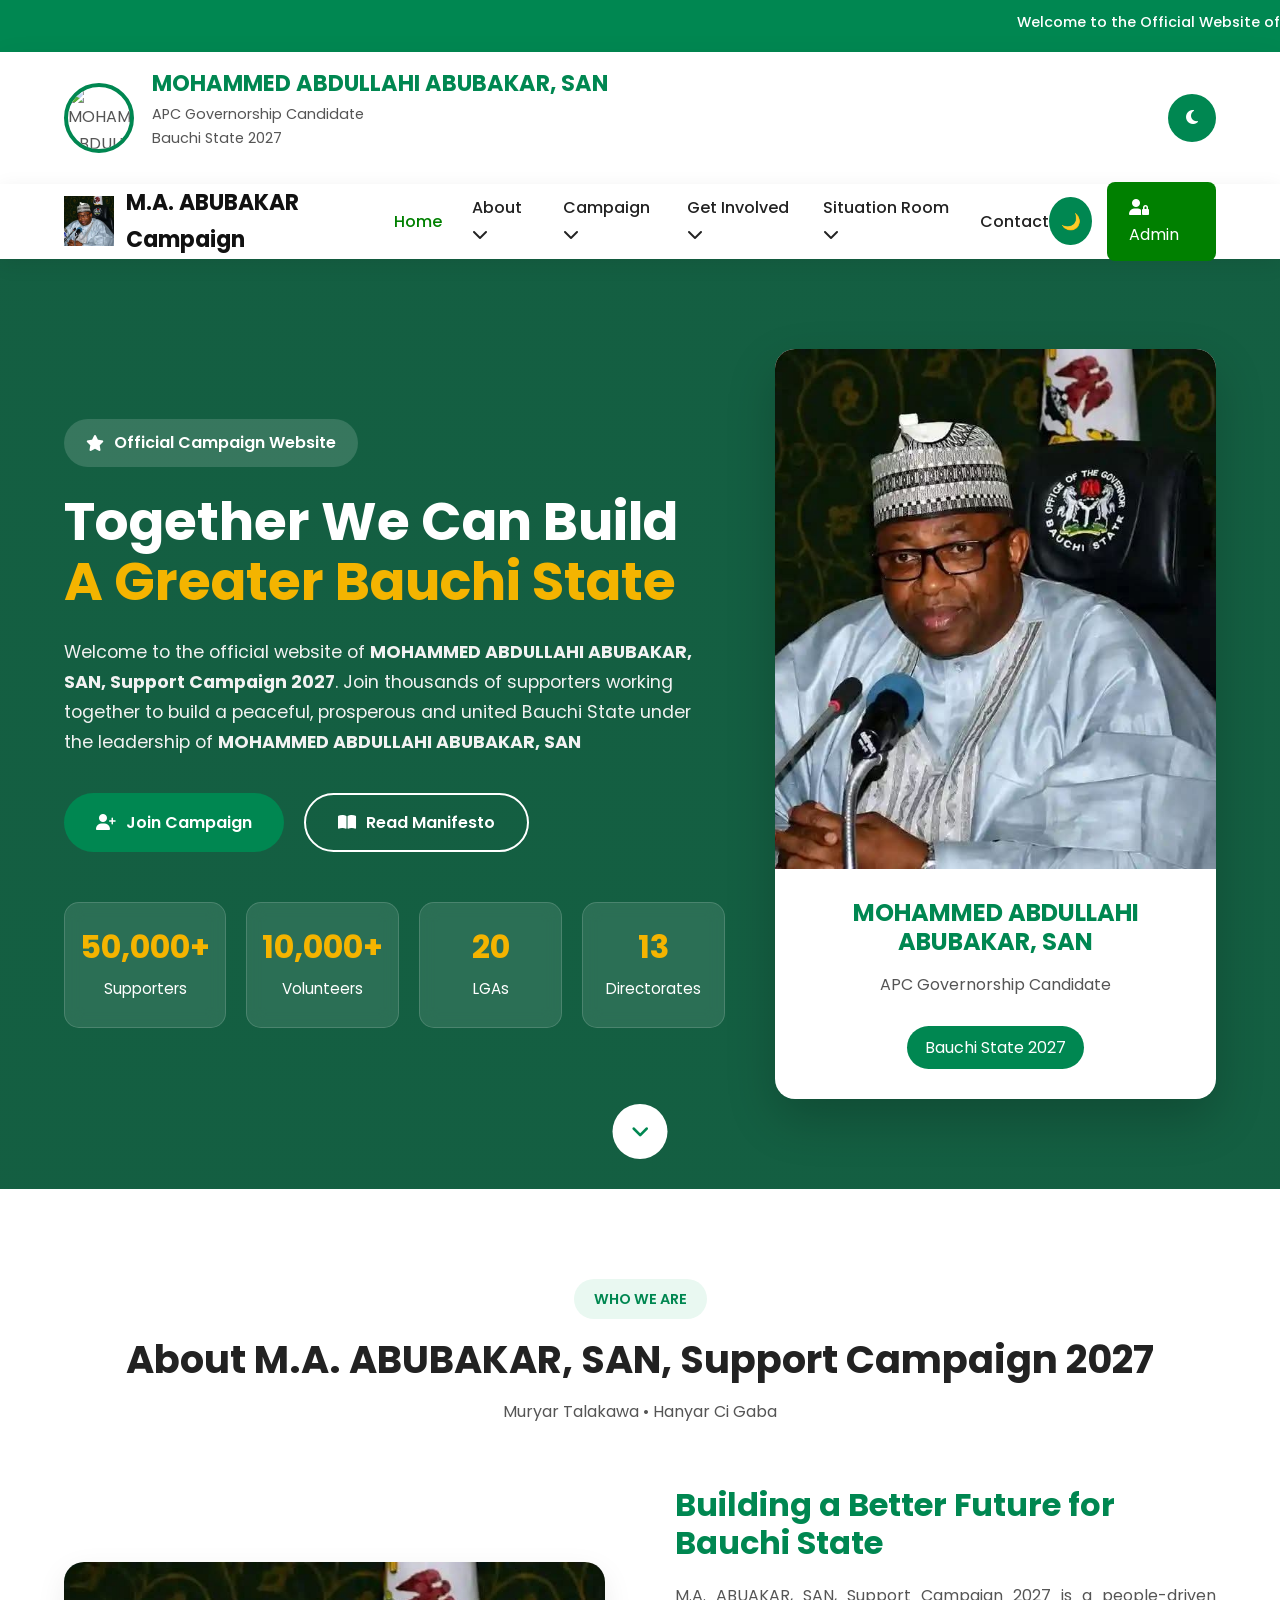
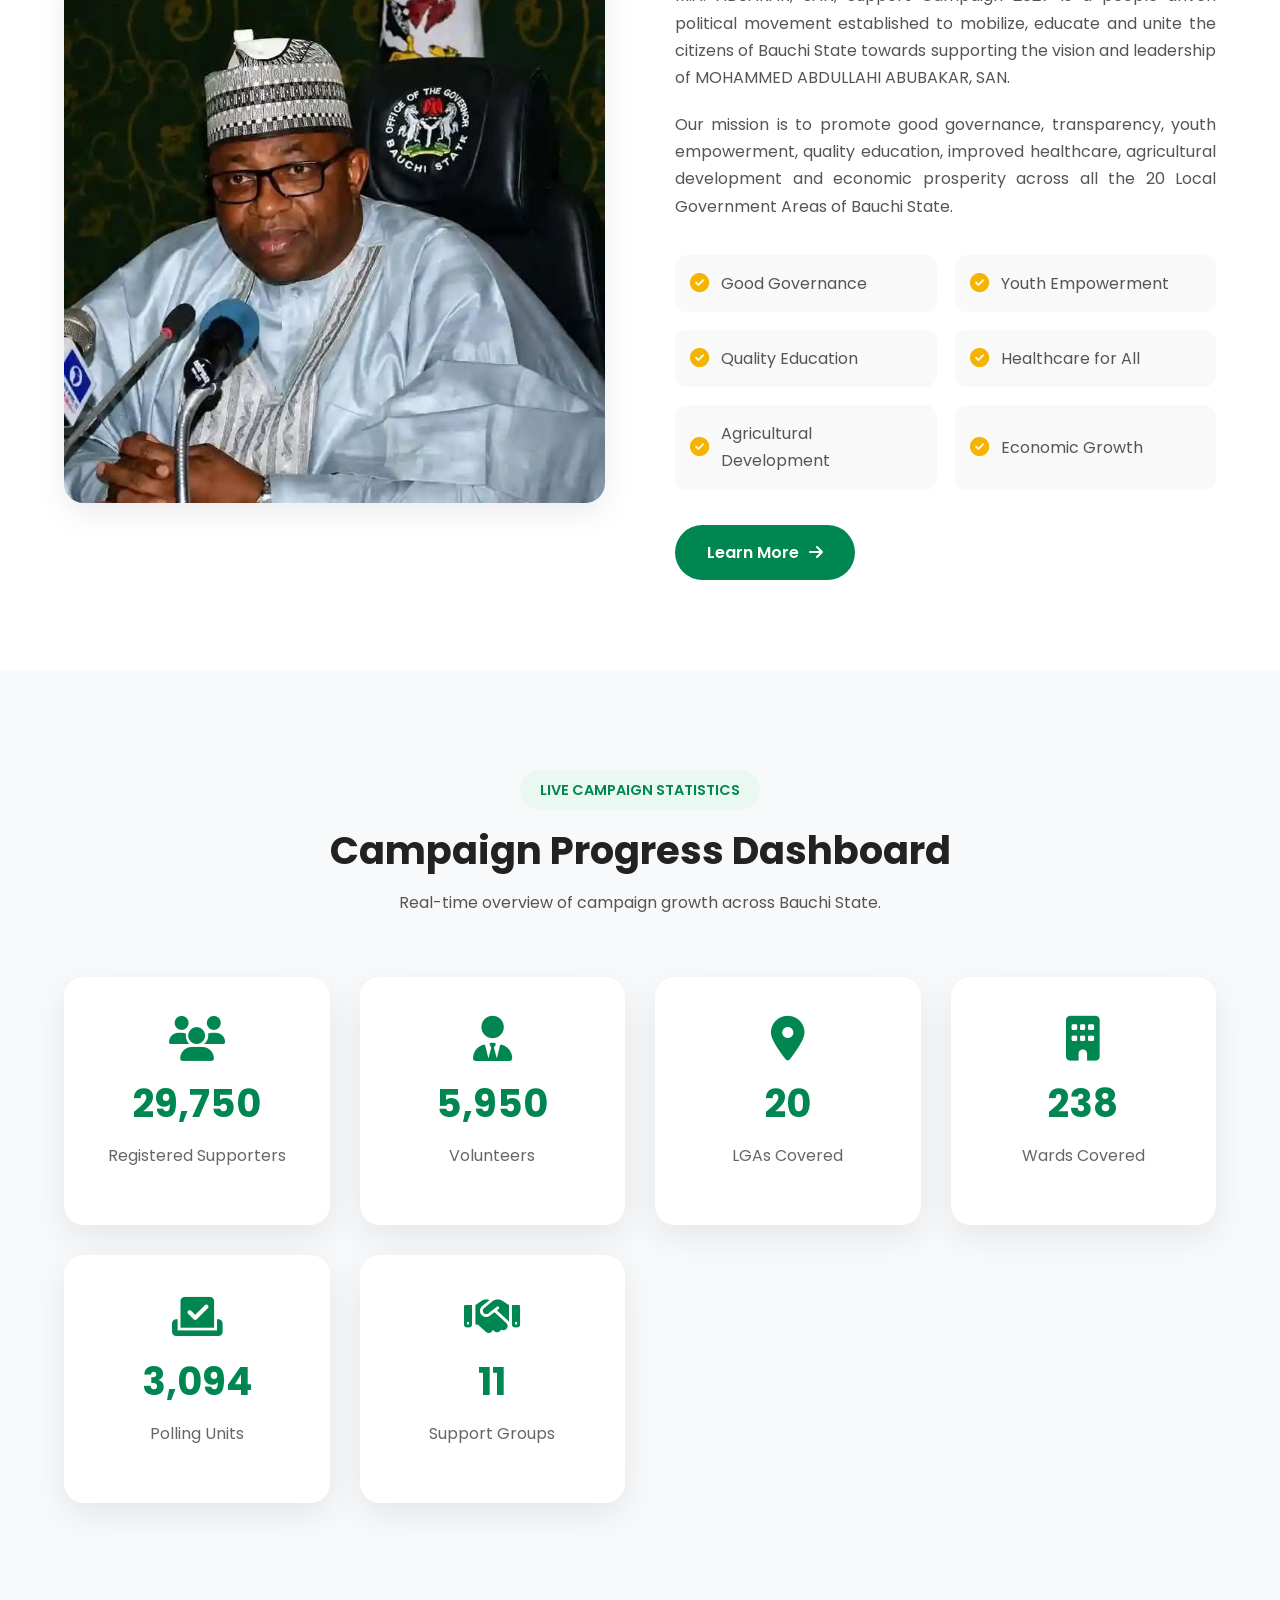
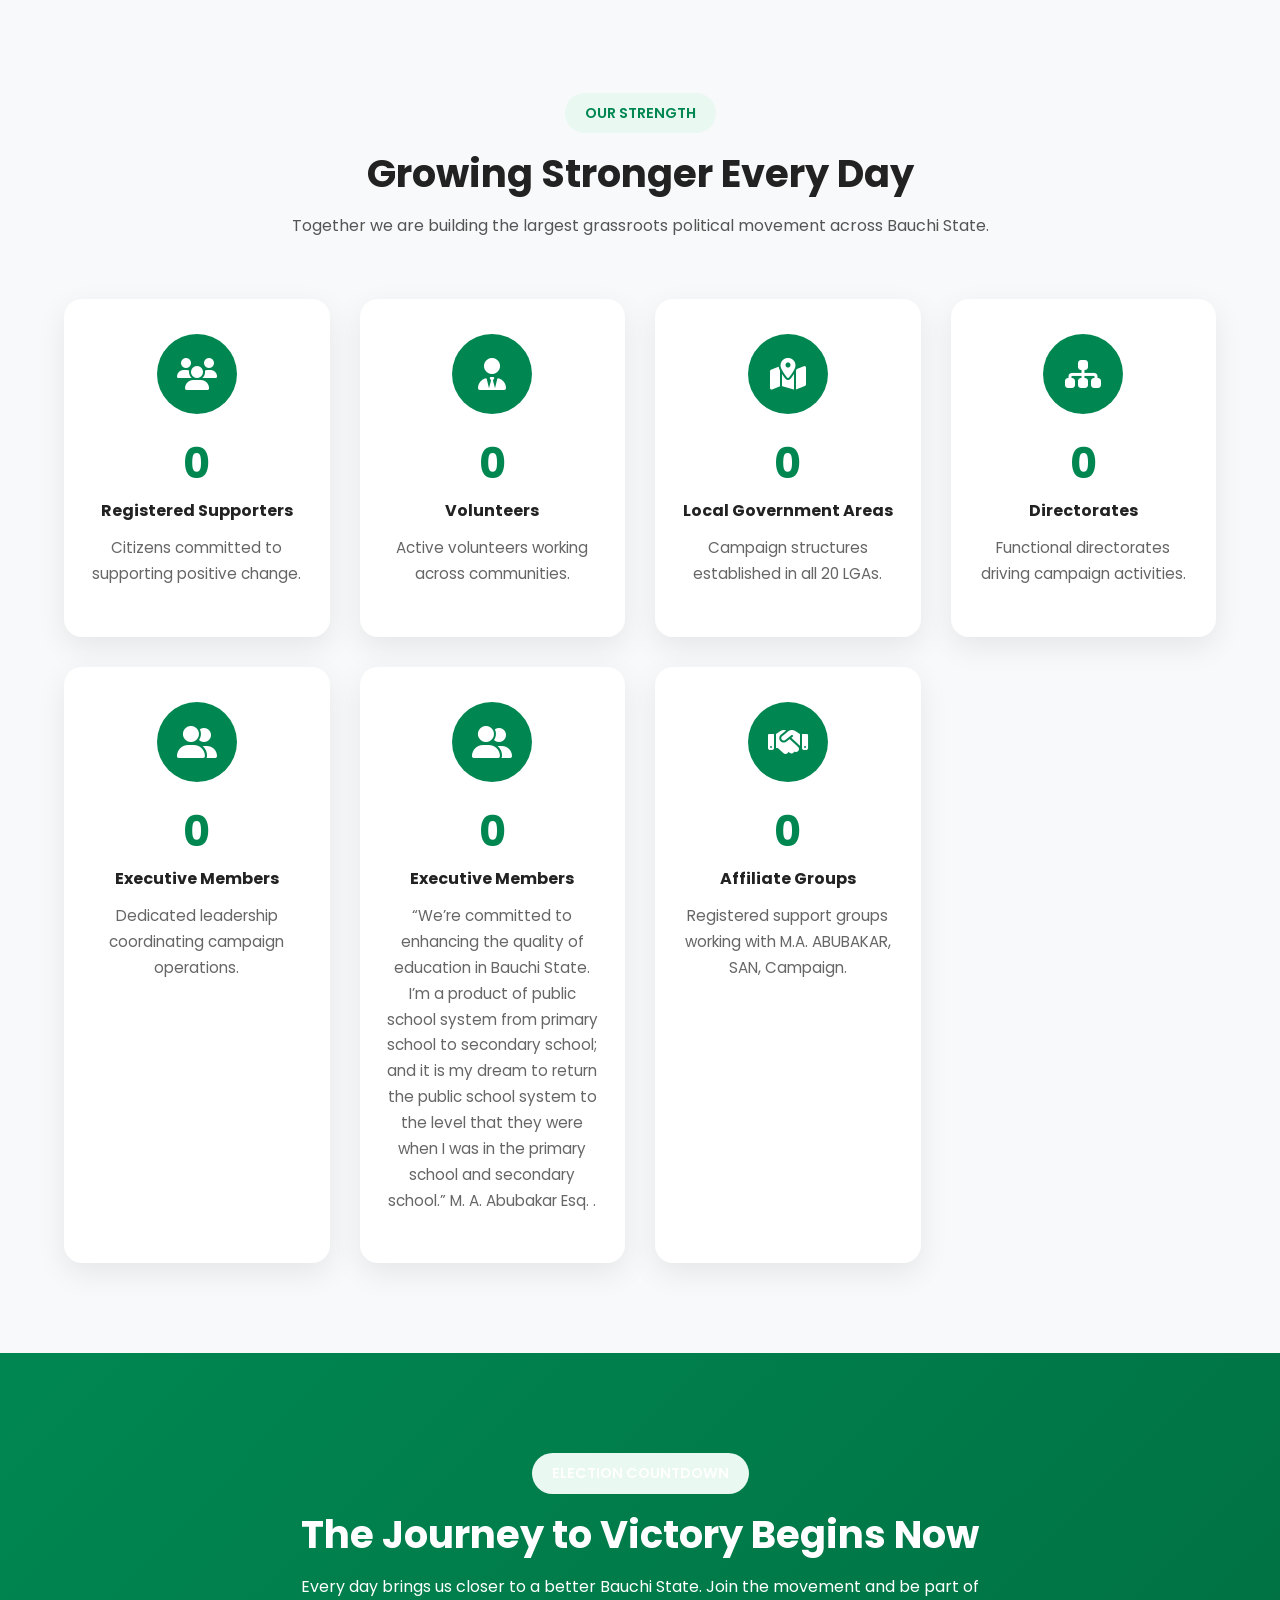
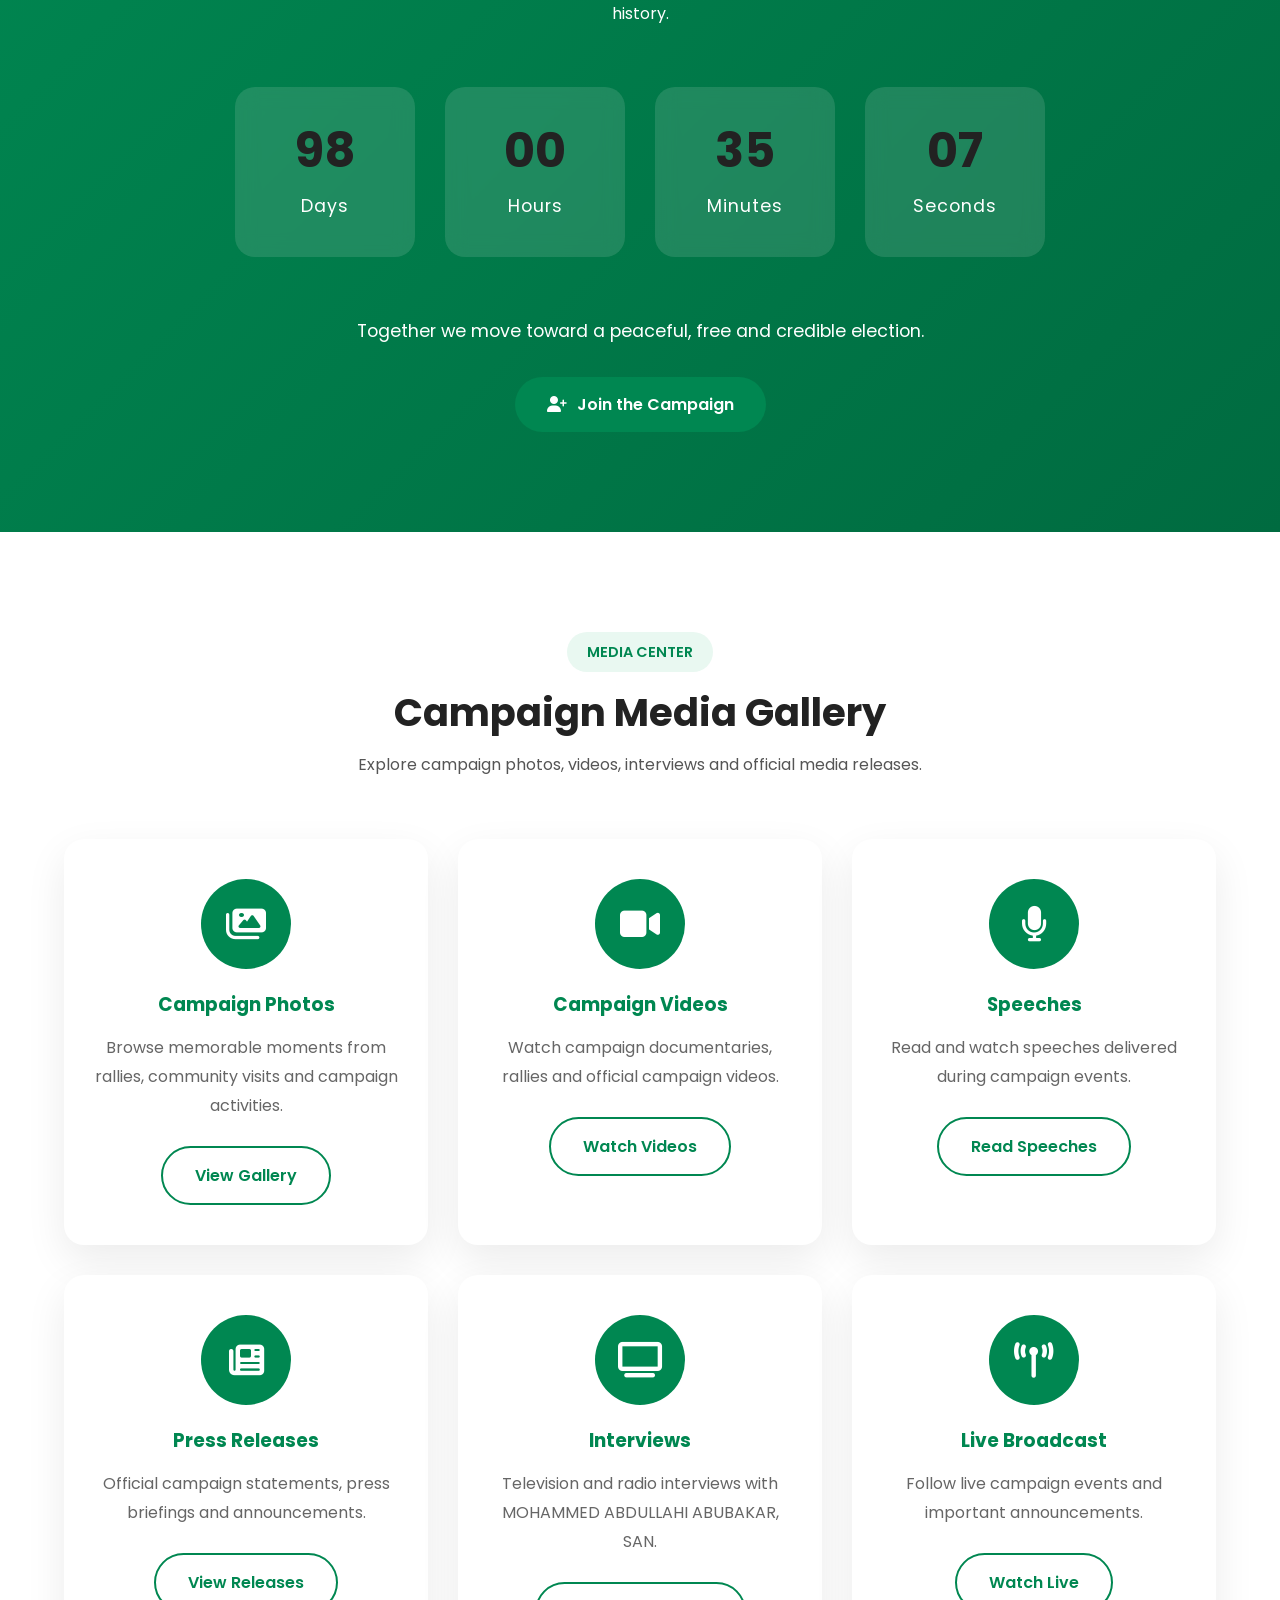
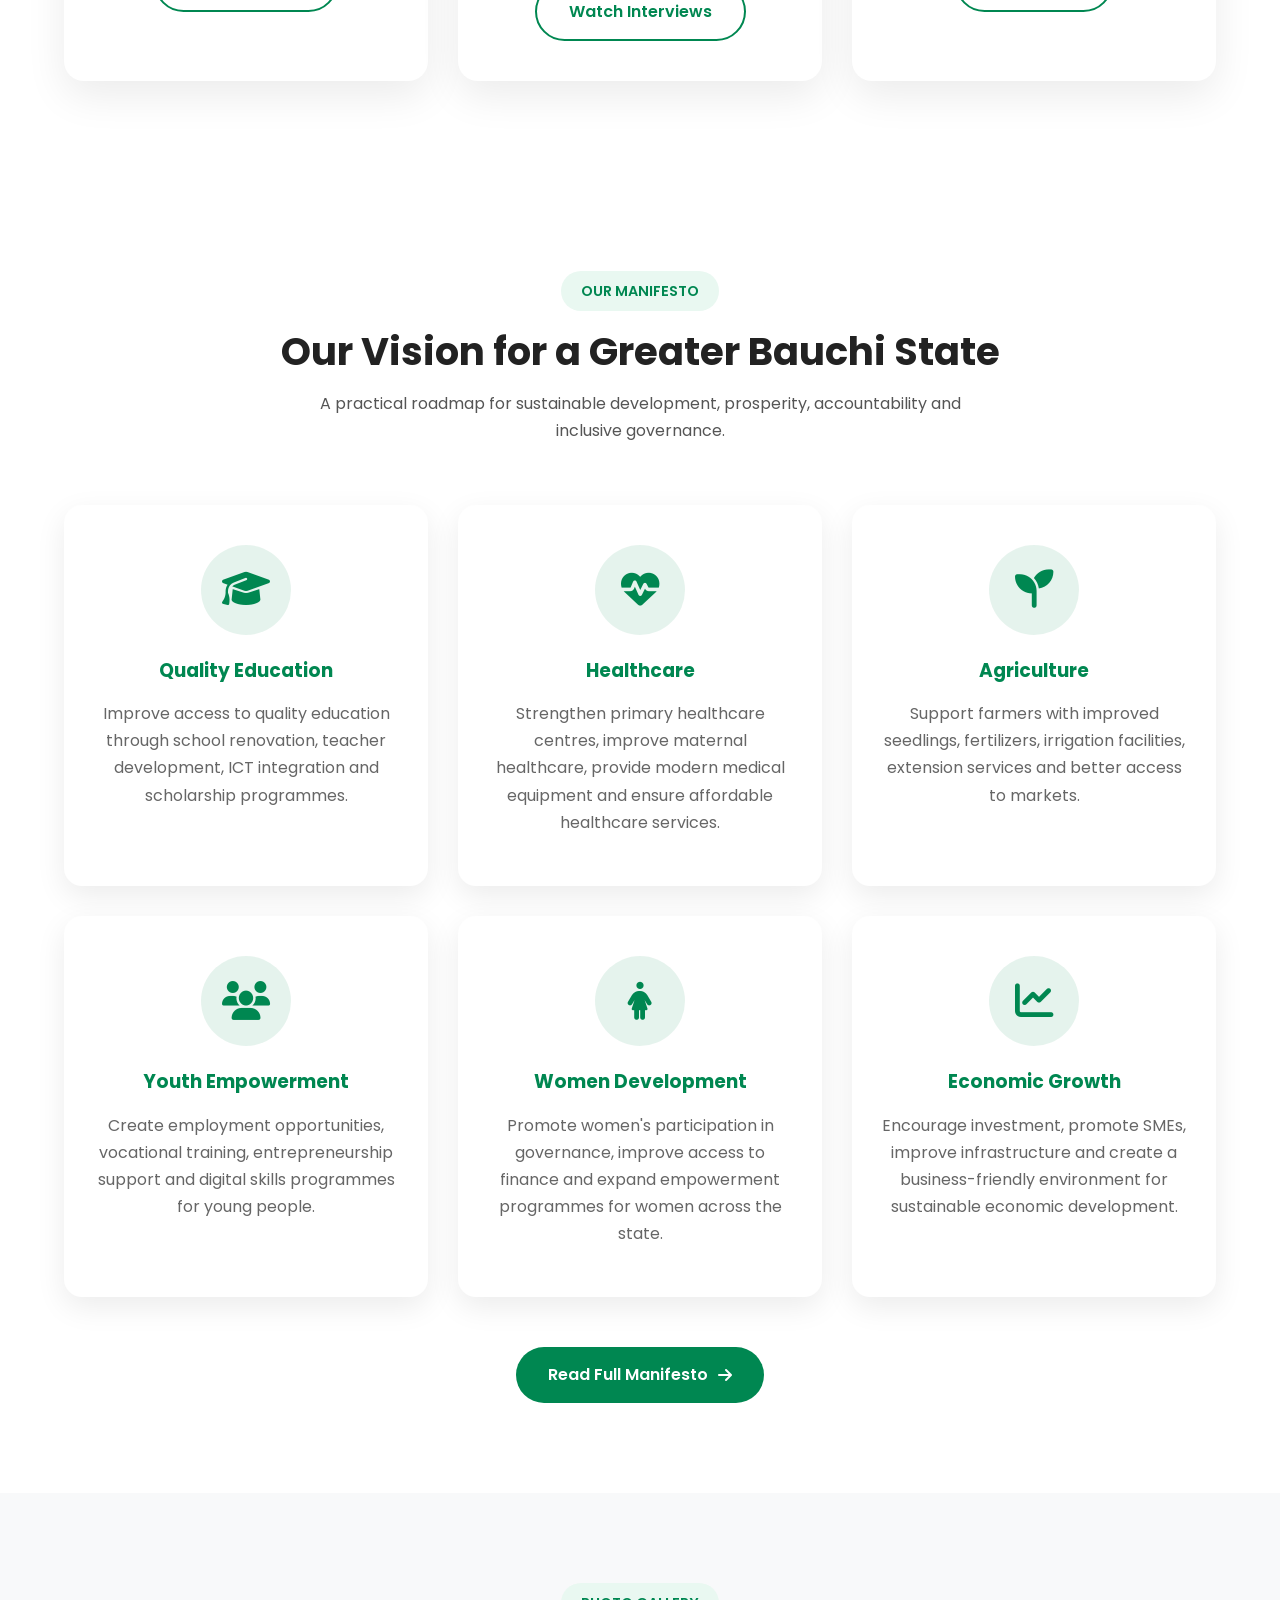
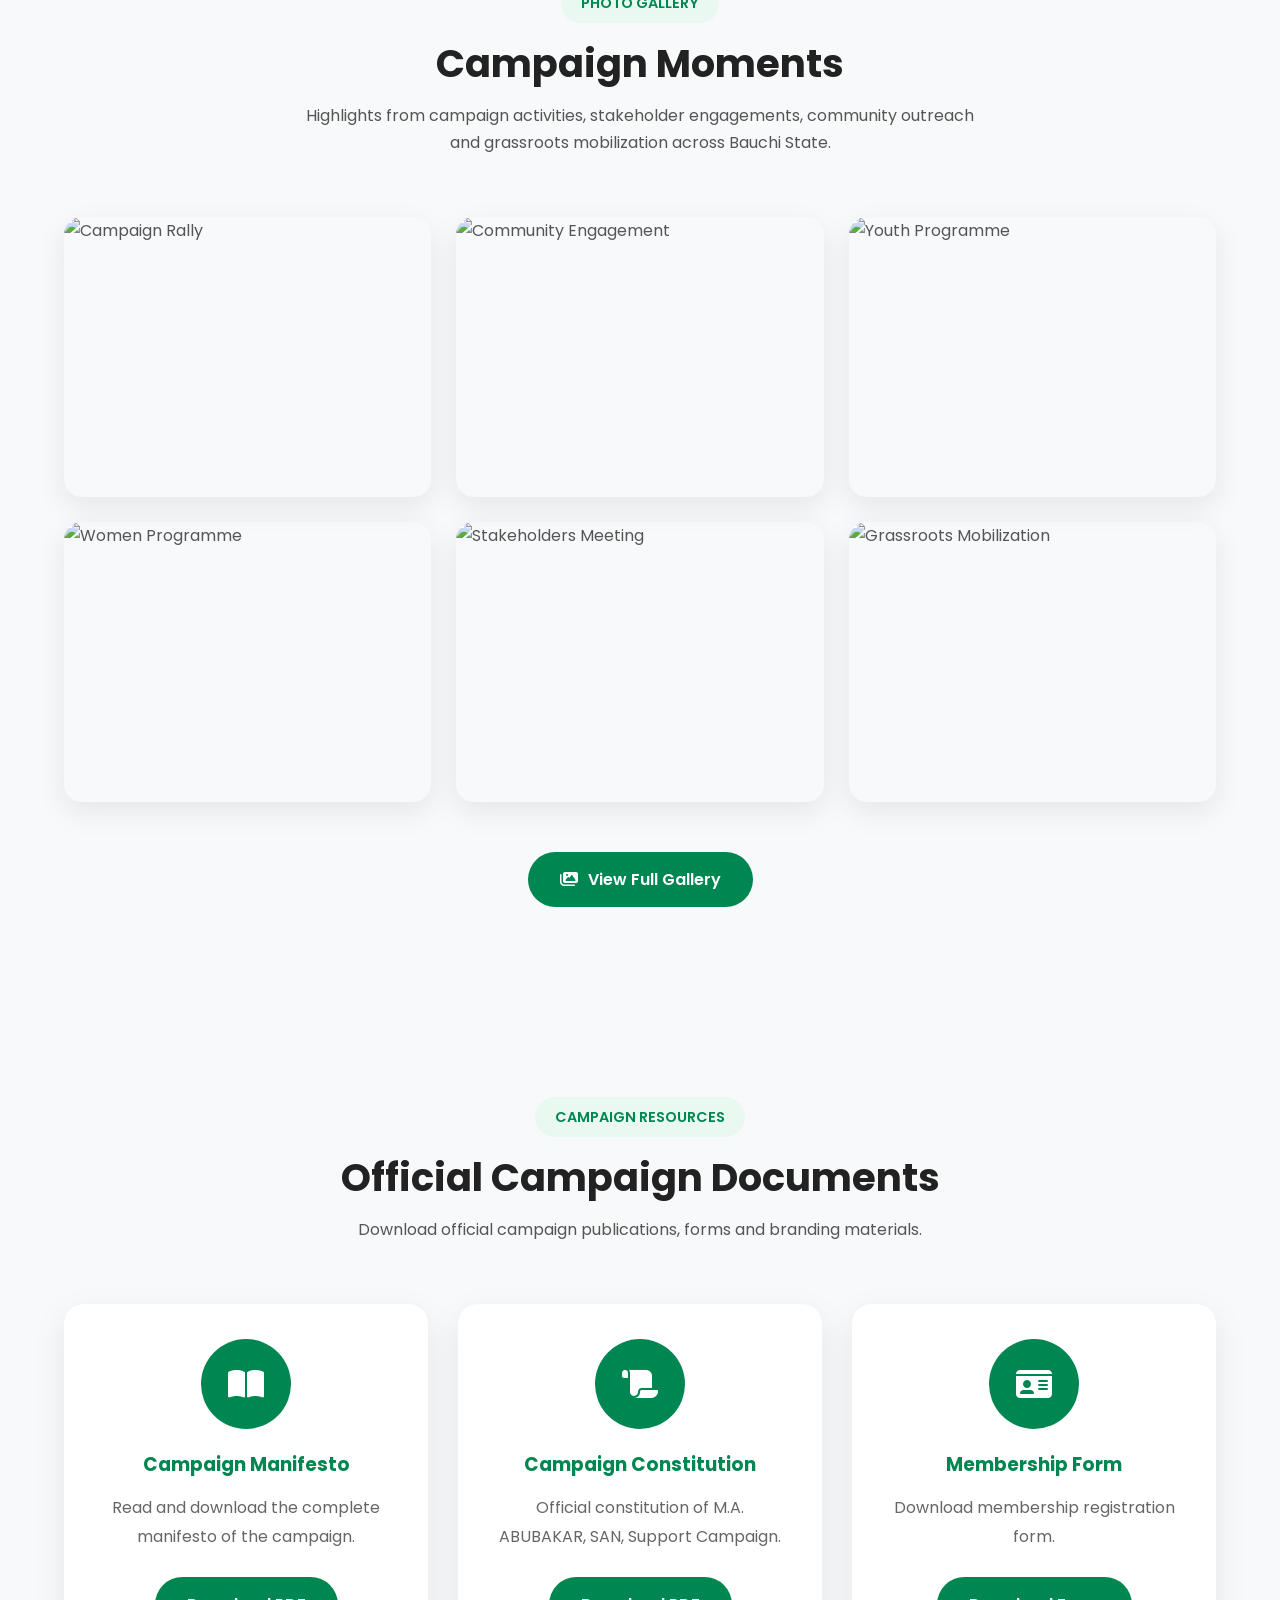
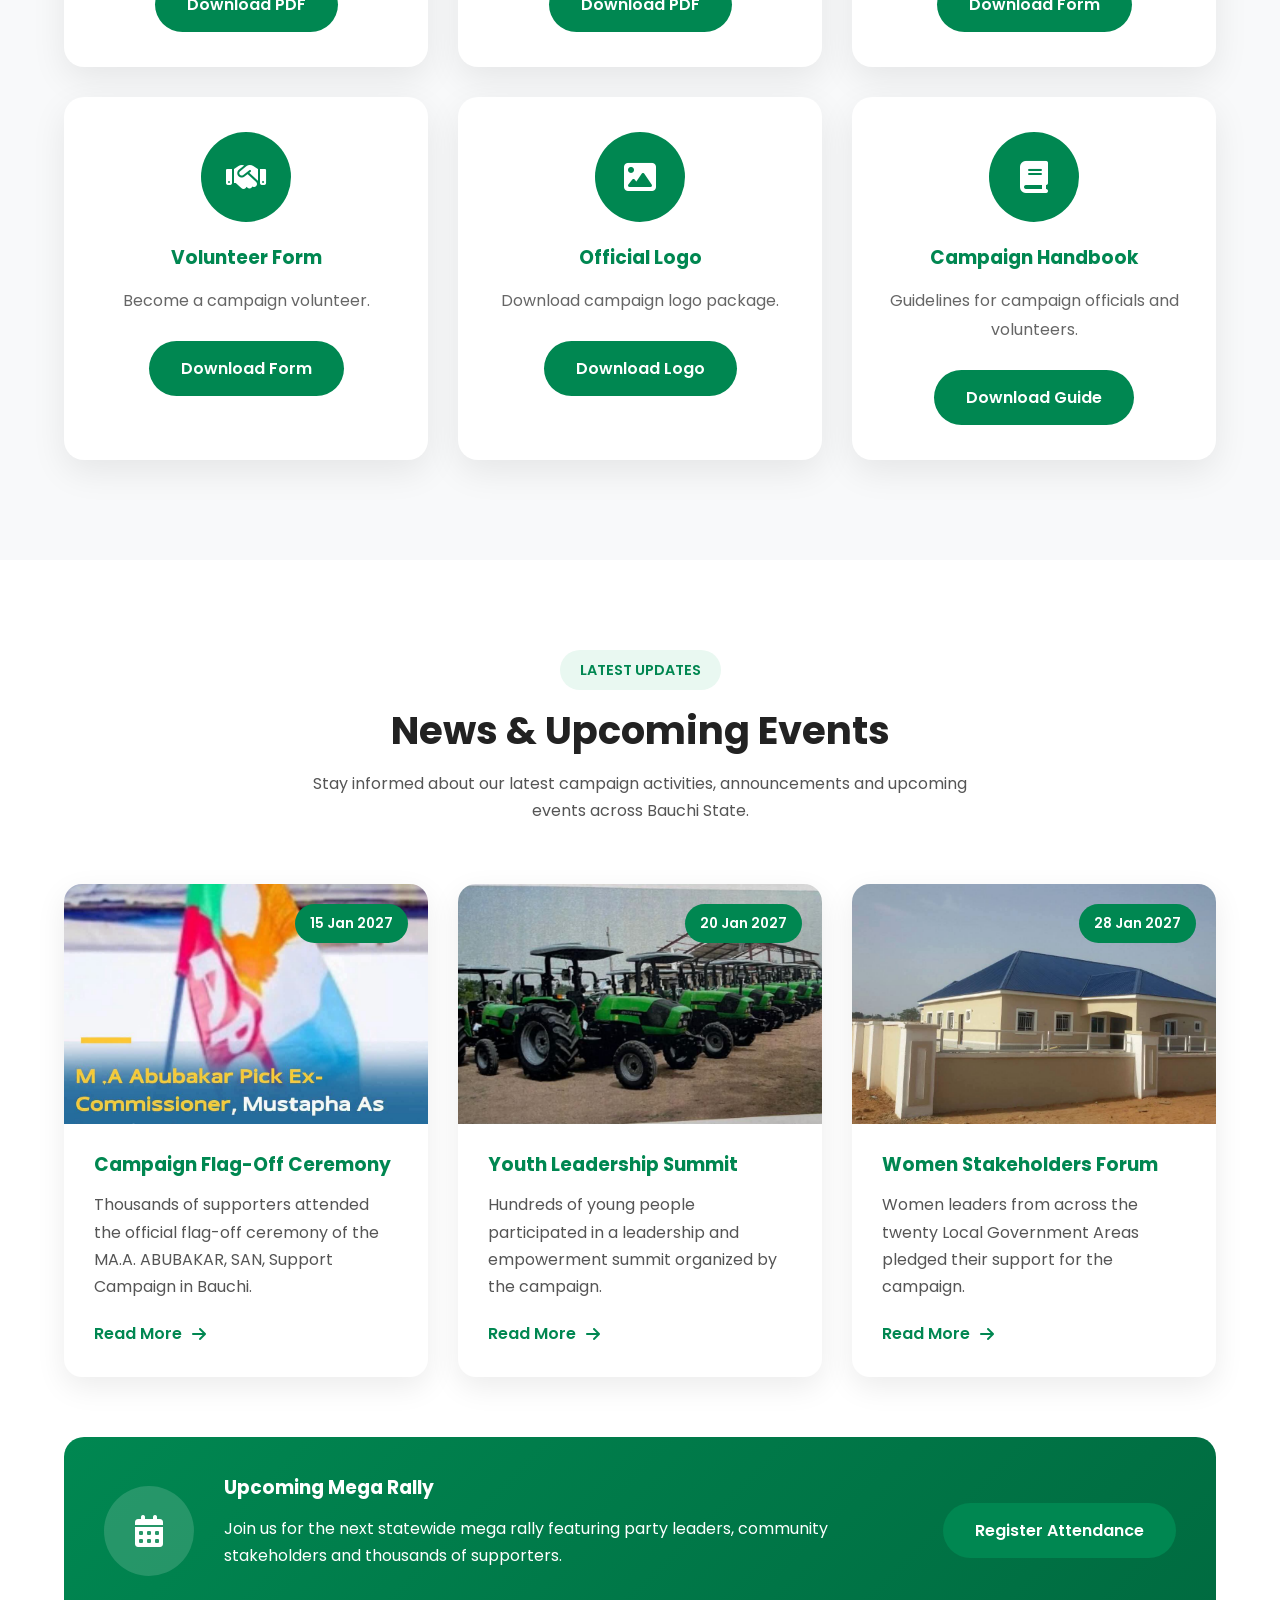
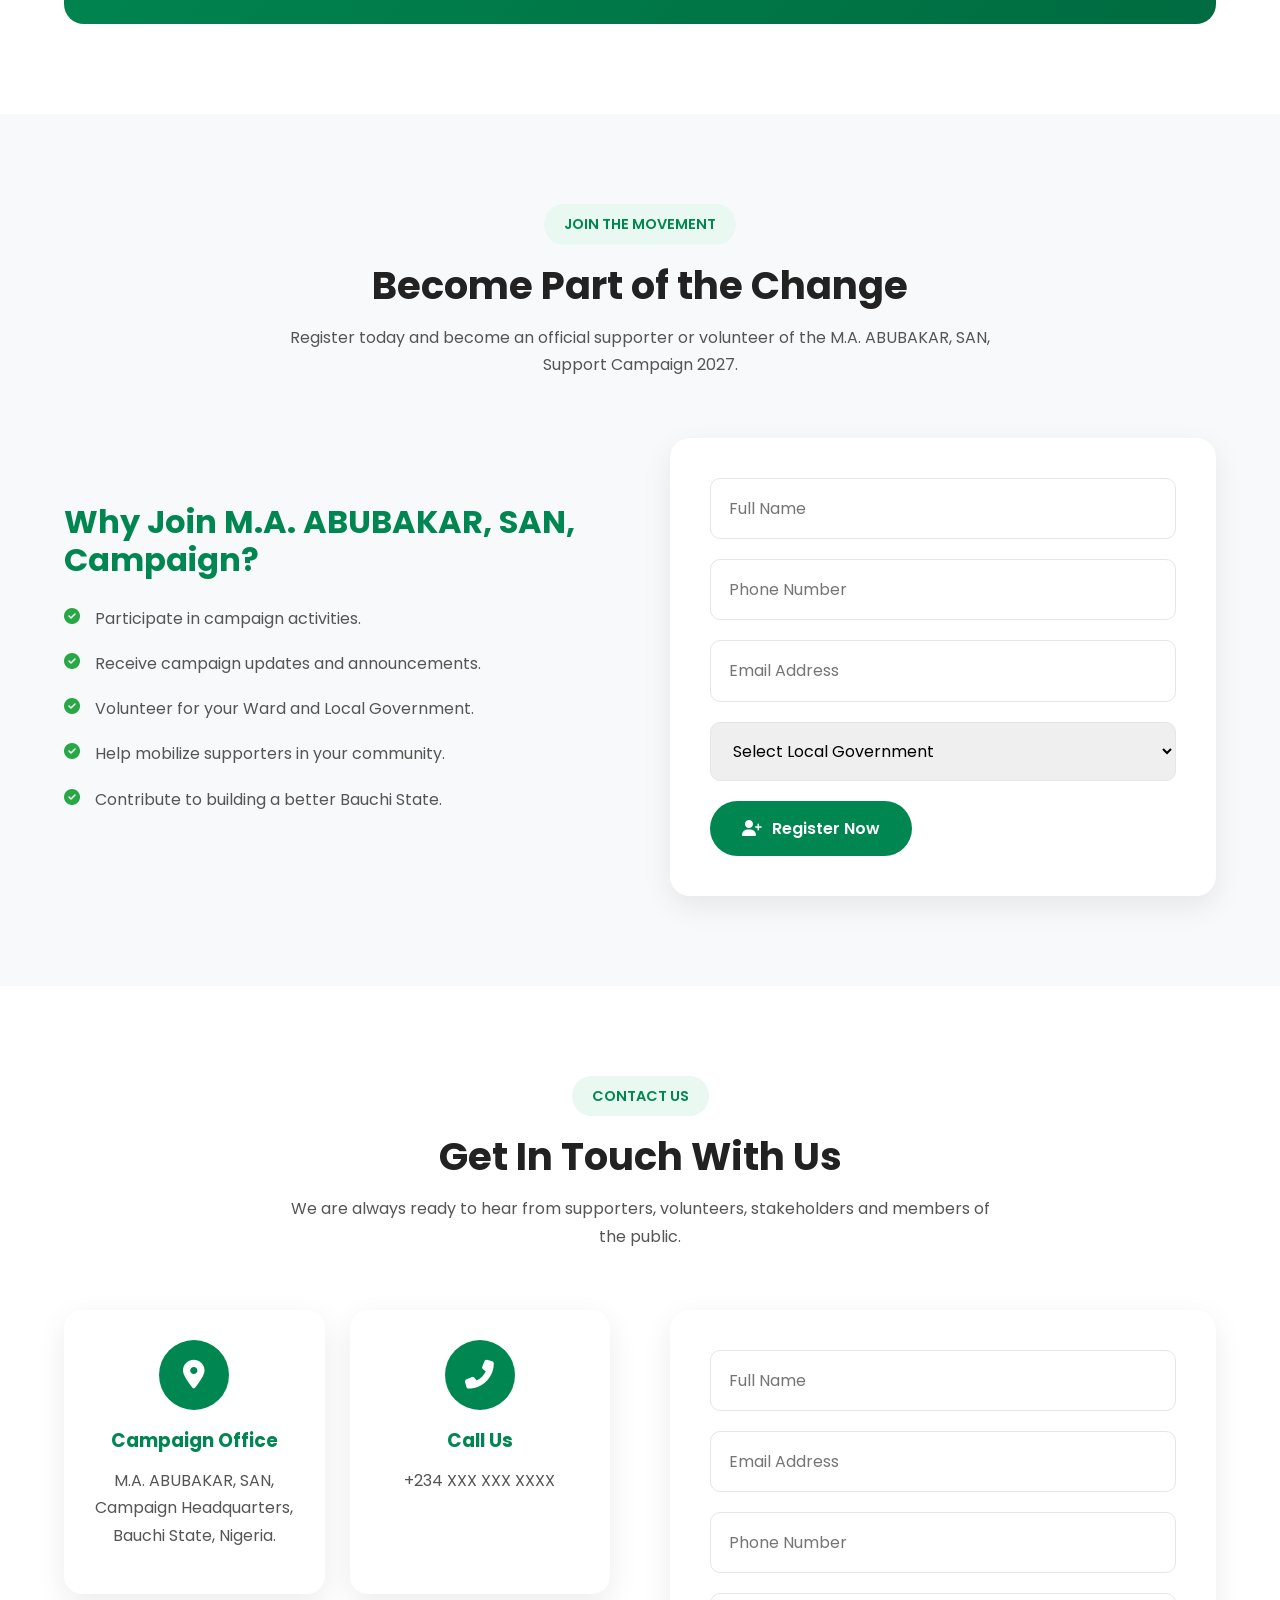
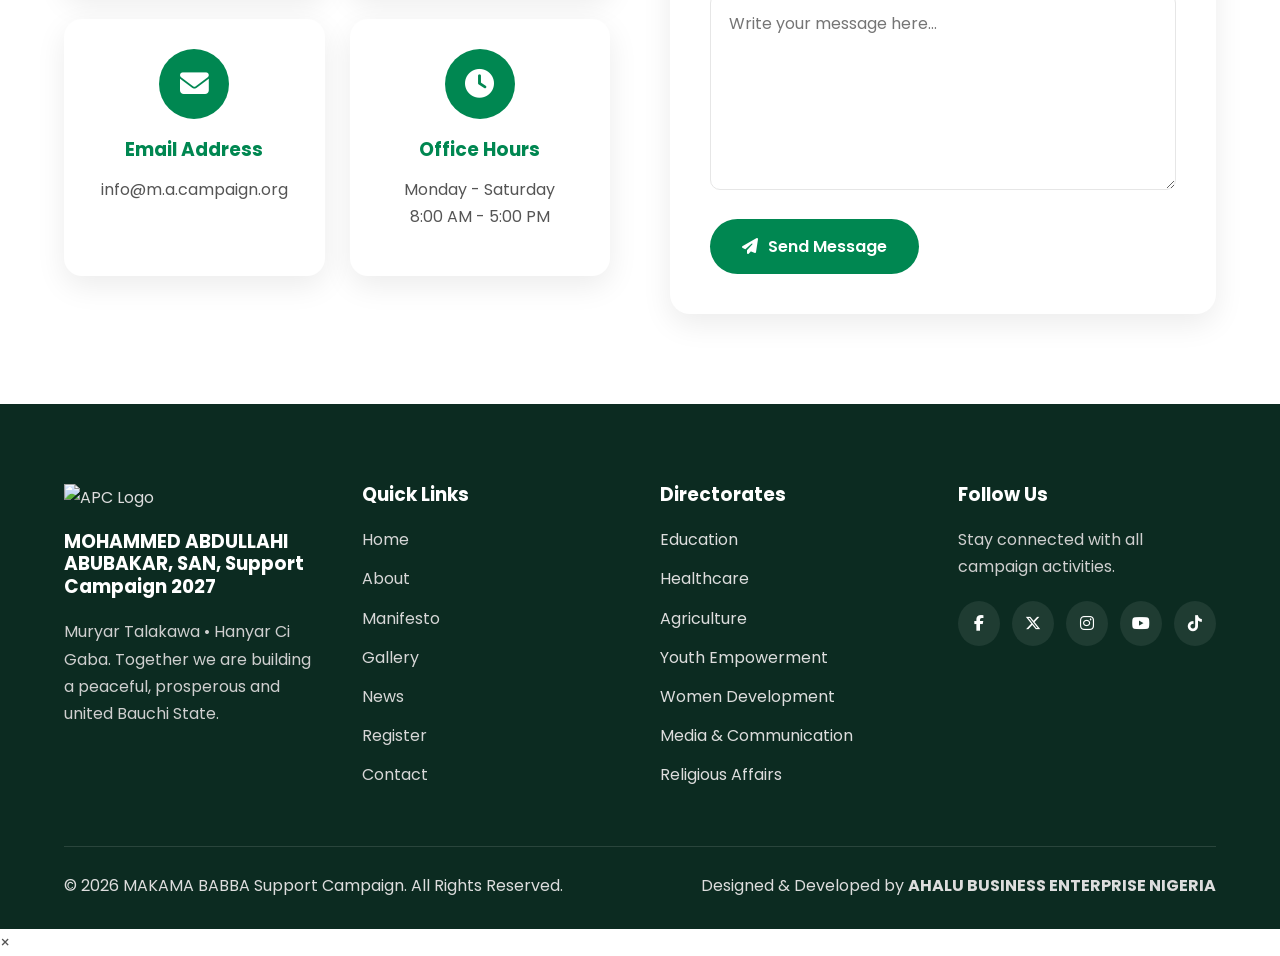
==== commit 5b20c289: "Add files via upload" ====
--- a/index.html
+++ b/index.html
@@ -5,22 +5,23 @@
     <meta charset="UTF-8">
     <meta name="viewport" content="width=device-width, initial-scale=1.0">
 
-    <title>M.A. SAN, Support Campaign 2027 | MOHAMMED ABDULLAHI ABUBAKAR, SAN,</title>
+    <title>M.A. SAN, Support Campaign 2027 | MOHAMMED ABDULLAHI ABUBAKAR, SAN</title>
 
     <meta name="description"
         content="Official Website of MAKAMA BABBA Support Campaign 2027 for MOHAMMED ABDULLAHI ABUBAKAR, SAN, APC Governorship Candidate, Bauchi State.">
 
     <meta name="keywords"
-        content="M.A. SAN, Bauchi Governor 2027, APC, Campaign, MOHAMMED ABDULLAHI ABUBAKAR, SAN,">
+        content="M.A. SAN, Bauchi Governor 2027, APC, Campaign, MOHAMMED ABDULLAHI ABUBAKAR, SAN">
 
     <meta name="author" content="AHALU BUSINESS ENTERPRISE NIGERIA">
 
-    <link rel="icon" href="images/apc-logo.jpg">
+    <link rel="icon" href="images/apc-logo.png">
 
     <link rel="stylesheet" href="css/style.css">
 
     <link rel="stylesheet" href="css/responsive.css">
 
+    <link rel="stylesheet" href="css/under-construction.css">
         
     <link rel="stylesheet"
         href="https://cdnjs.cloudflare.com/ajax/libs/font-awesome/6.7.2/css/all.min.css">
@@ -37,7 +38,7 @@
 
     <div class="loader-content">
 
-        <img src="images/apc-logo.png"
+        <img src="images/APC-logo.png"
             alt="APC Logo"
             class="loader-logo">
 
@@ -79,13 +80,13 @@
 
         <div class="logo-area">
 
-            <img src="images/hero.jpg"
-                alt="MOHAMMED ABDULLAHI ABUBAKAR, SAN,"
+            <img src="images/apc-logo.png"
+                alt="MOHAMMED ABDULLAHI ABUBAKAR, SAN"
                 class="logo">
 
             <div class="site-title">
 
-                <h1>MOHAMMED ABDULLAHI ABUBAKAR, SAN,</h1>
+                <h1>MOHAMMED ABDULLAHI ABUBAKAR, SAN</h1>
 
                 <p>
                     APC Governorship Candidate
@@ -122,7 +123,8 @@
         <!-- Logo -->
         <a href="index.html" class="nav-logo">
 
-            <img src="images/apc-logo.jpg" alt="Logo">
+            <img src="images/m.a.-photo.jpg" 
+            alt="Logo">
 
             <span>M.A. ABUBAKAR Campaign</span>
 
@@ -165,6 +167,8 @@
 
                     <li><a href="achievements.html">Achievements</a></li>
 
+                    <li><a href="controversial issues.html">Controversial Issues</a></li>
+
                 </ul>
 
             </li>
@@ -306,7 +310,7 @@
                     Join thousands of supporters working together
                     to build a peaceful, prosperous and united
                     Bauchi State under the leadership of
-                    <strong>MOHAMMED ABDULLAHI ABUBAKAR, SAN,.</strong>
+                    <strong>MOHAMMED ABDULLAHI ABUBAKAR, SAN</strong>
 
                 </p>
 
@@ -366,8 +370,8 @@
 
                 <div class="candidate-card">
 
-                    <img src="images/hero.jpg"
-                        alt="MOHAMMED ABDULLAHI ABUBAKAR, SAN,">
+                    <img src="images/m.a.-photo.jpg"
+                        alt="MOHAMMED ABDULLAHI ABUBAKAR, SAN">
 
                     <div class="candidate-info">
 
@@ -425,7 +429,7 @@
             <div class="about-image">
 
                 <img src="images/m.a.-photo.jpg"
-                    alt="MOHAMMED ABDULLAHI ABUBAKAR, SAN,">
+                    alt="MOHAMMED ABDULLAHI ABUBAKAR, SAN">
 
             </div>
 
@@ -441,7 +445,7 @@
                     political movement established to mobilize,
                     educate and unite the citizens of Bauchi State
                     towards supporting the vision and leadership of
-                    MOHAMMED ABDULLAHI ABUBAKAR, SAN,.
+                    MOHAMMED ABDULLAHI ABUBAKAR, SAN.
 
                 </p>
 
@@ -719,6 +723,26 @@
             <div class="stat-card">
 
                 <div class="stat-icon">
+                    <i class="fas fa-user-friends"></i>
+                </div>
+
+                <h2 class="counter" data-target="12">0</h2>
+
+                <h4>Executive Members</h4>
+
+                <p>
+                    “We’re committed to enhancing the quality of education in Bauchi State.
+I’m a product of public school system from primary school to secondary school; and it is my dream to return the public school system to the level that they were when I was in the primary school and secondary school.”
+M. A. Abubakar Esq.
+.
+                </p>
+
+            </div>
+
+
+            <div class="stat-card">
+
+                <div class="stat-icon">
                     <i class="fas fa-handshake"></i>
                 </div>
 
@@ -947,7 +971,7 @@
                 <p>
 
                     Television and radio interviews
-                    with MOHAMMED ABDULLAHI ABUBAKAR, SAN,.
+                    with MOHAMMED ABDULLAHI ABUBAKAR, SAN.
 
                 </p>
 
@@ -2069,6 +2093,8 @@
 
 <script src="js/situation-room.js"></script>
 
+<script src="js/main.js"></script>
+
 
 </body>
 
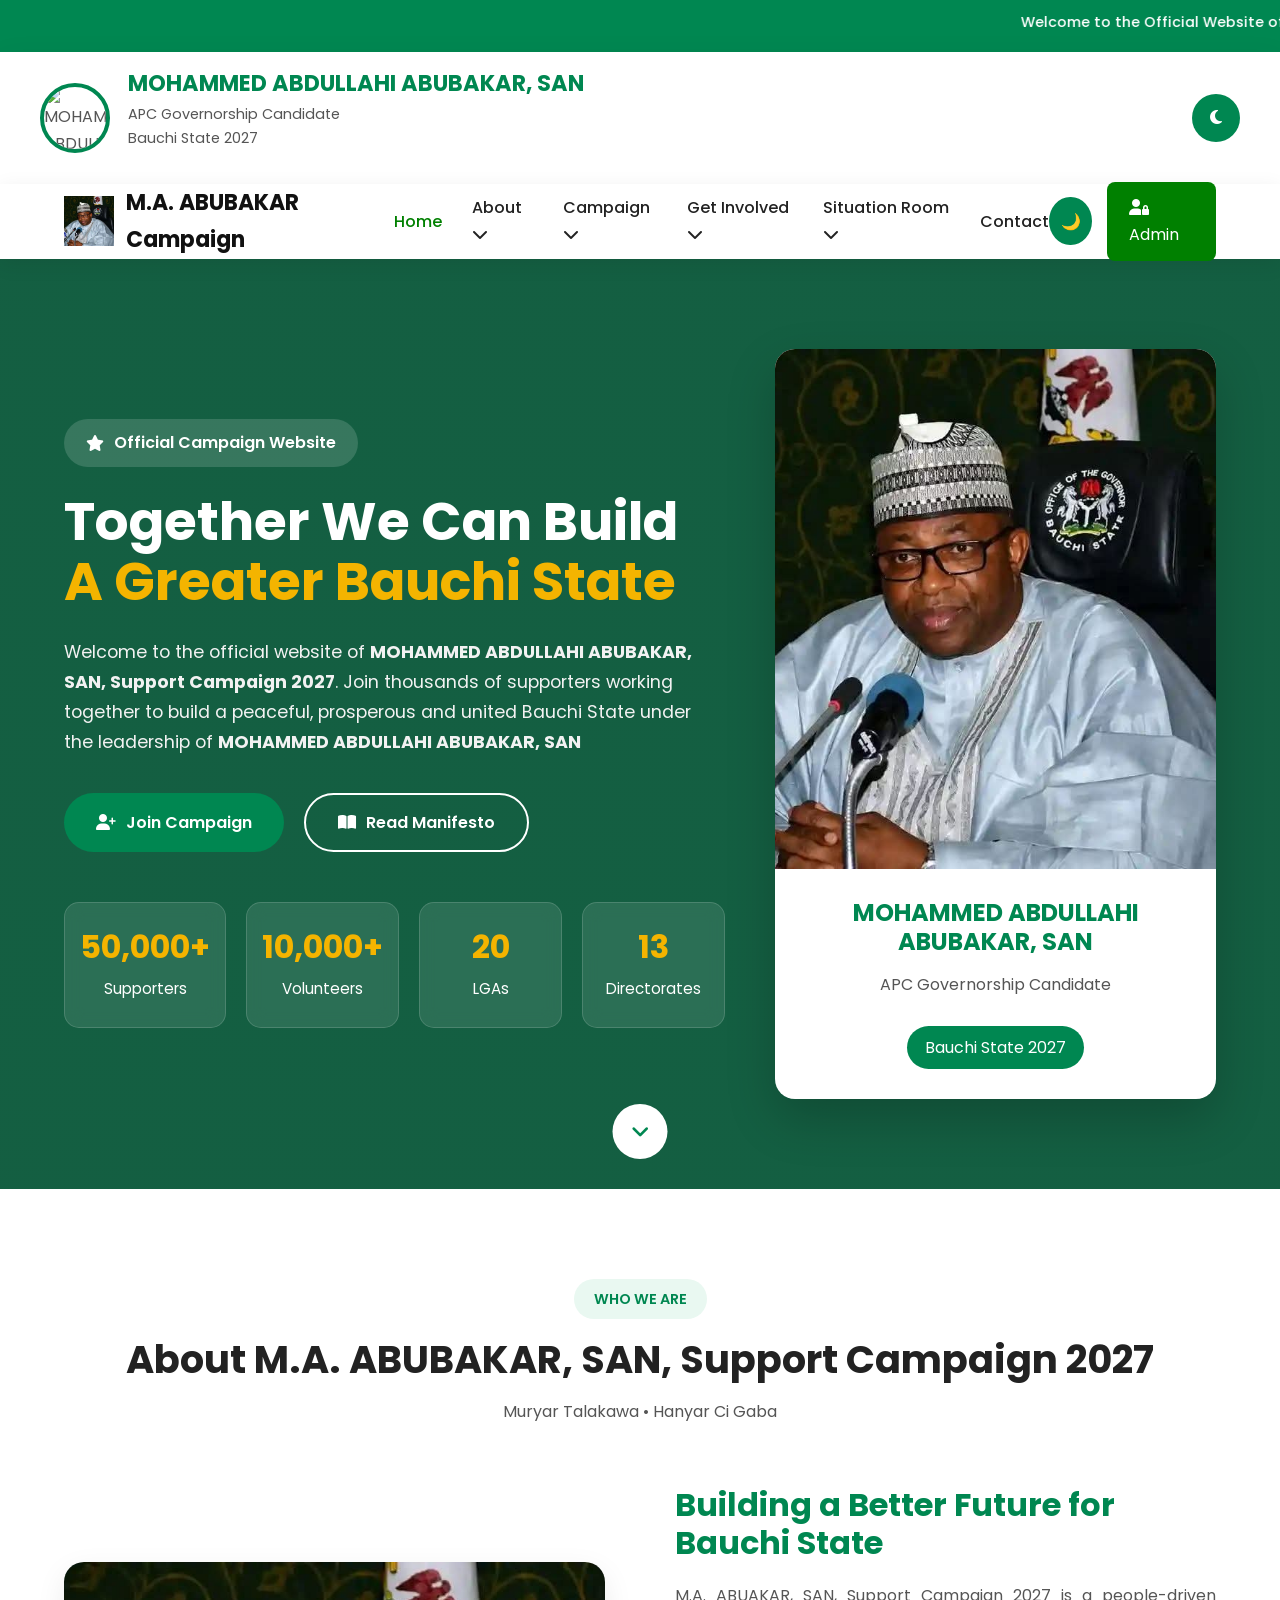
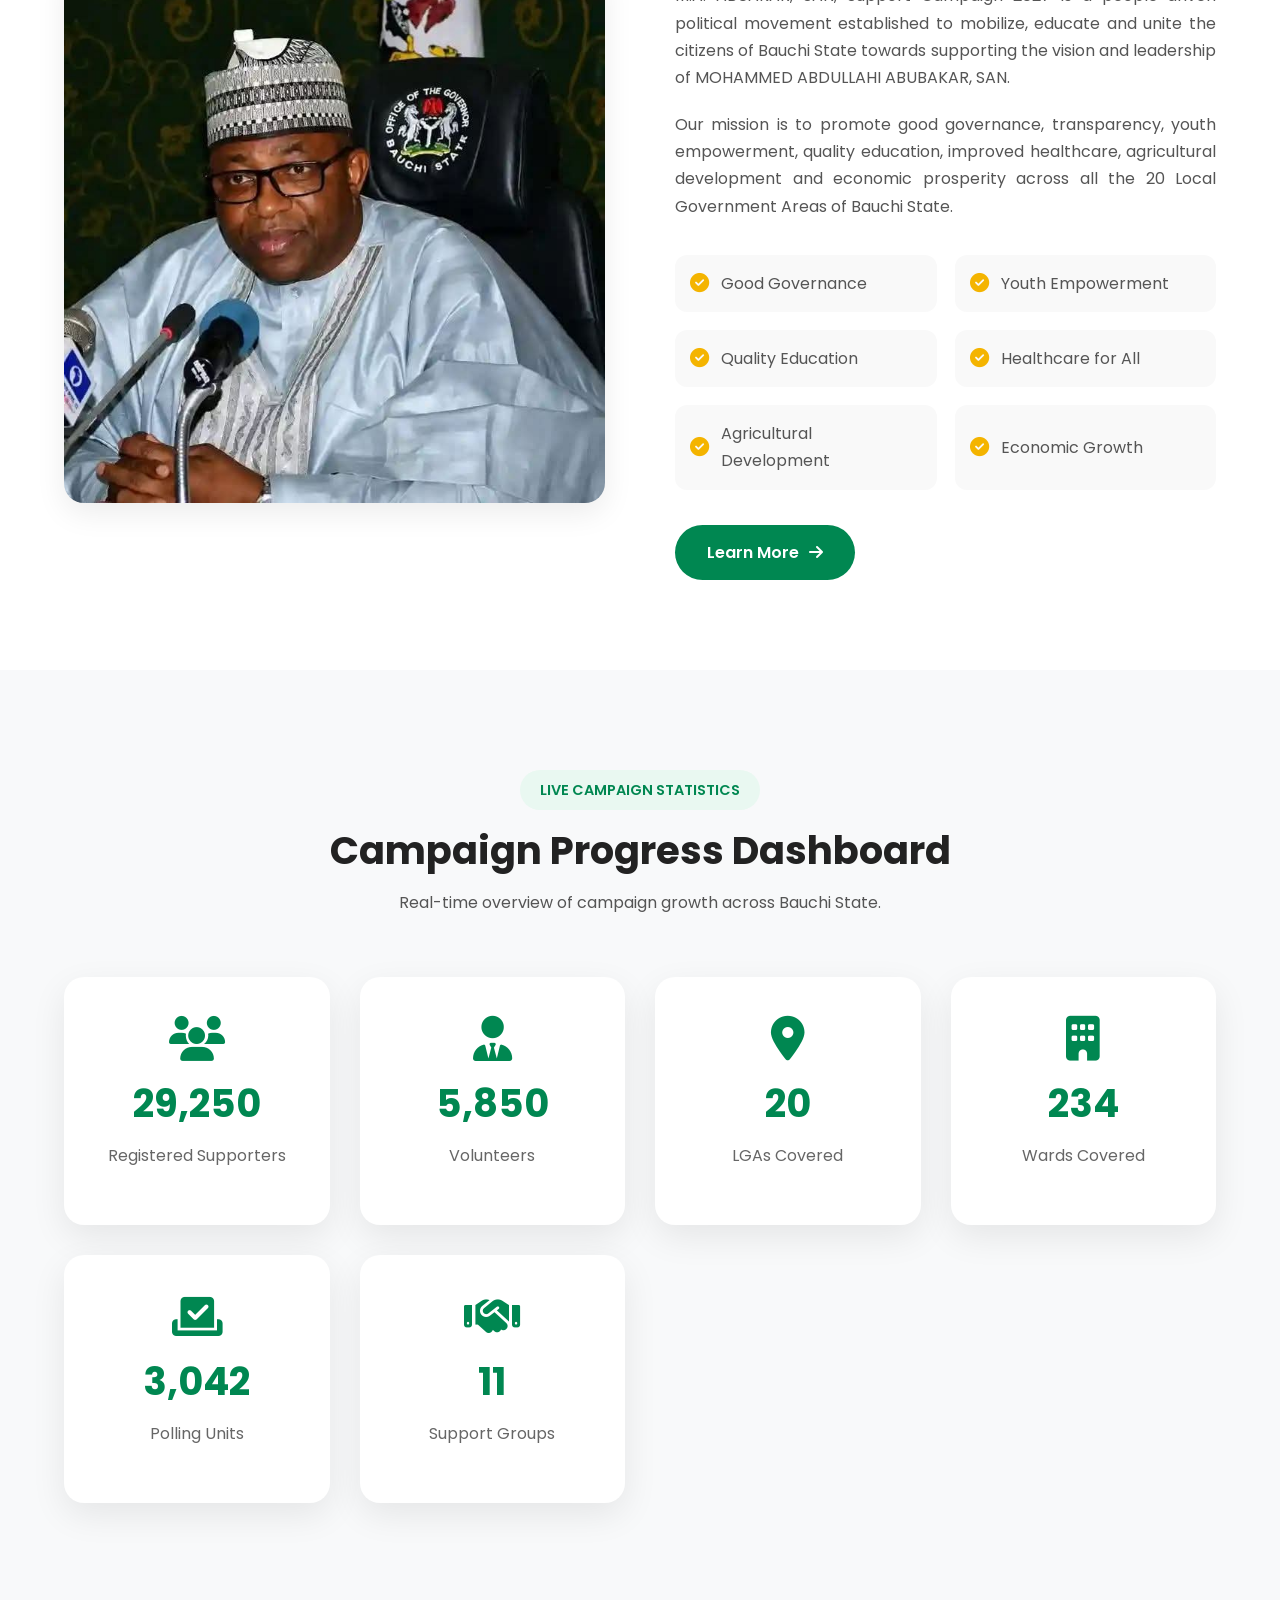
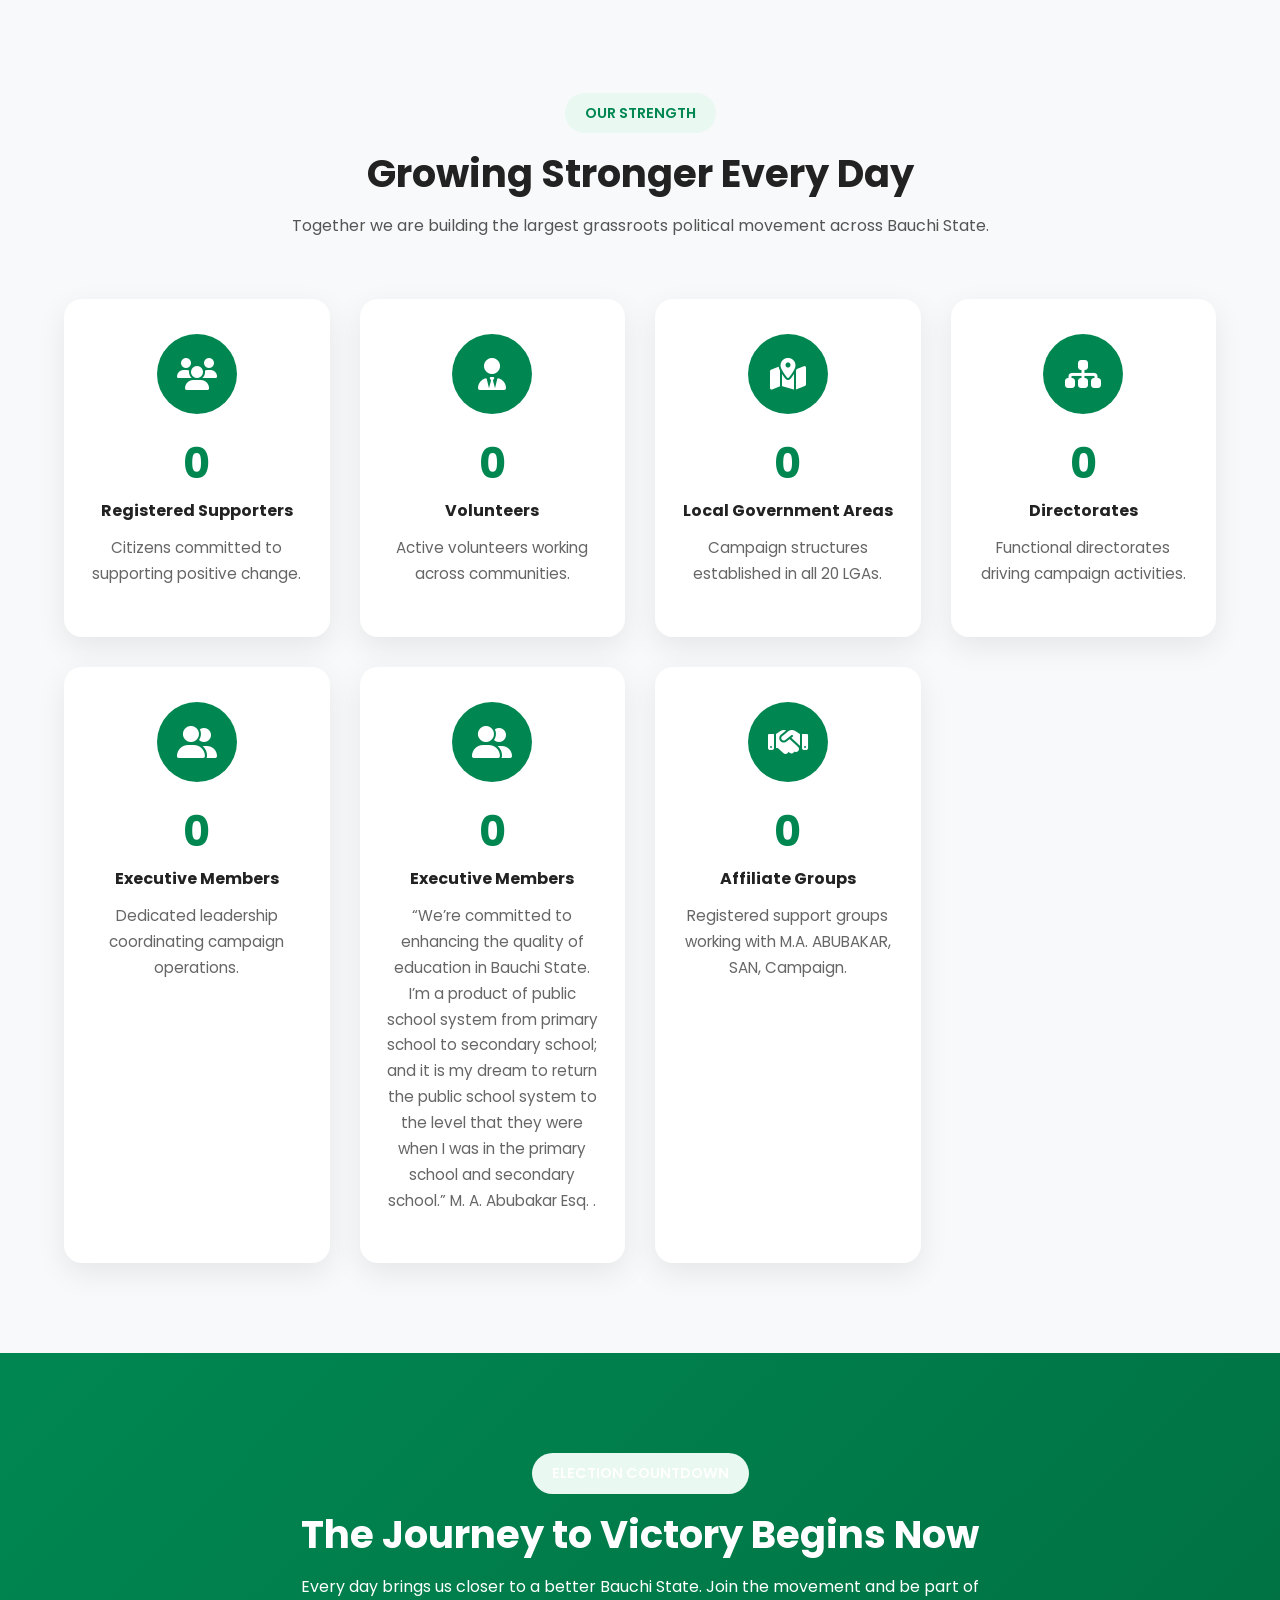
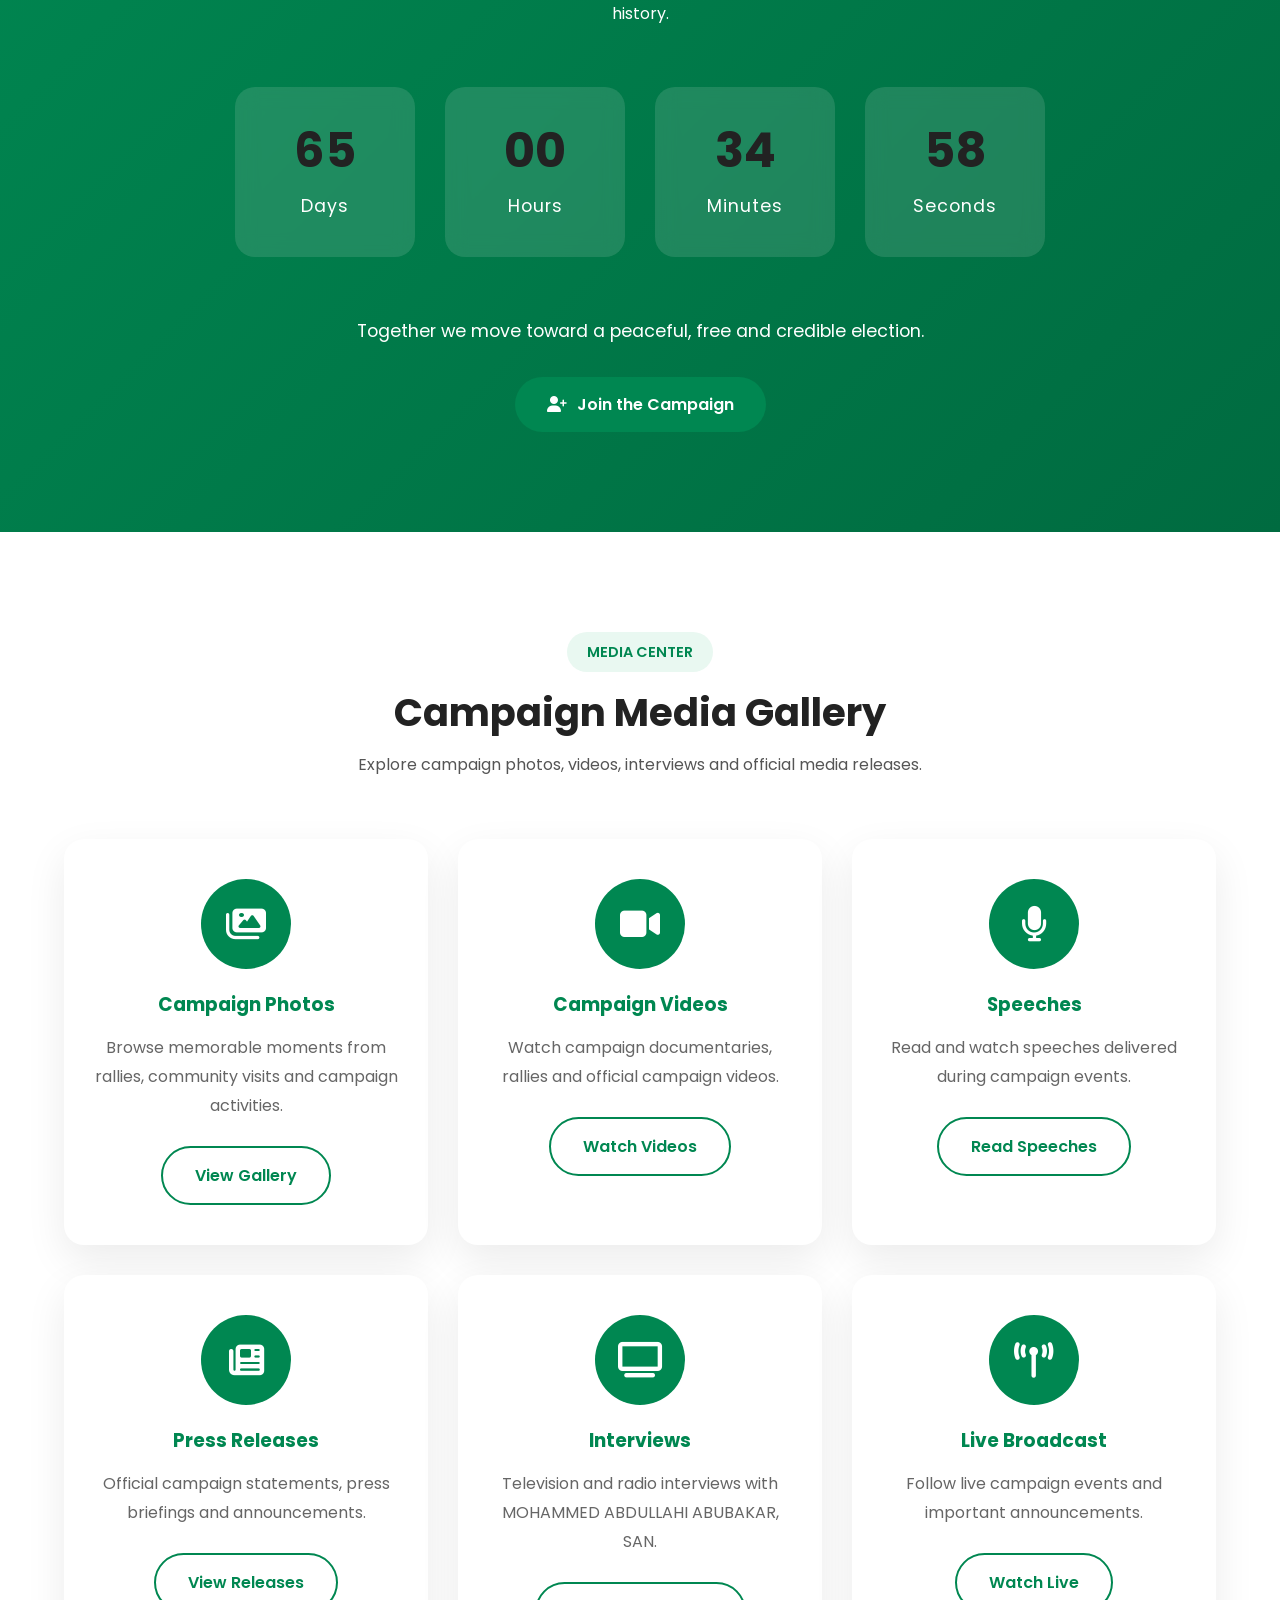
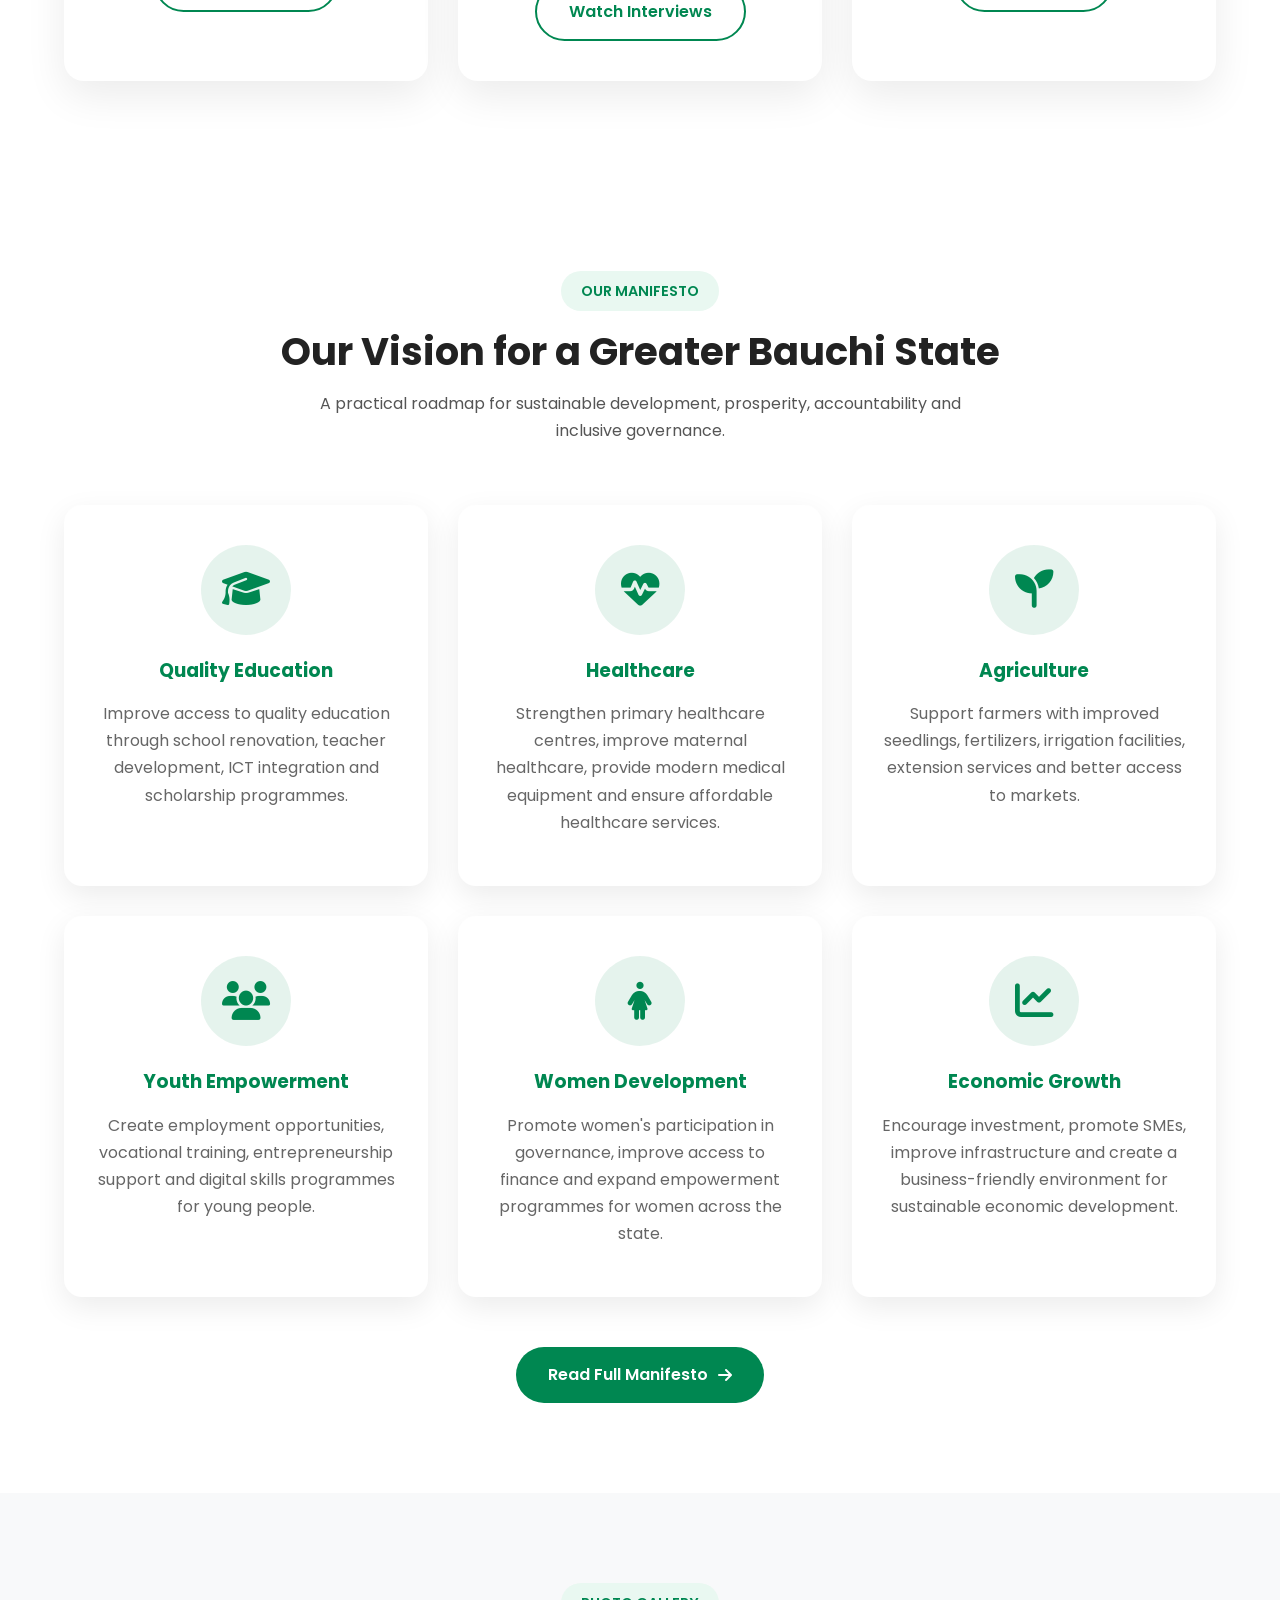
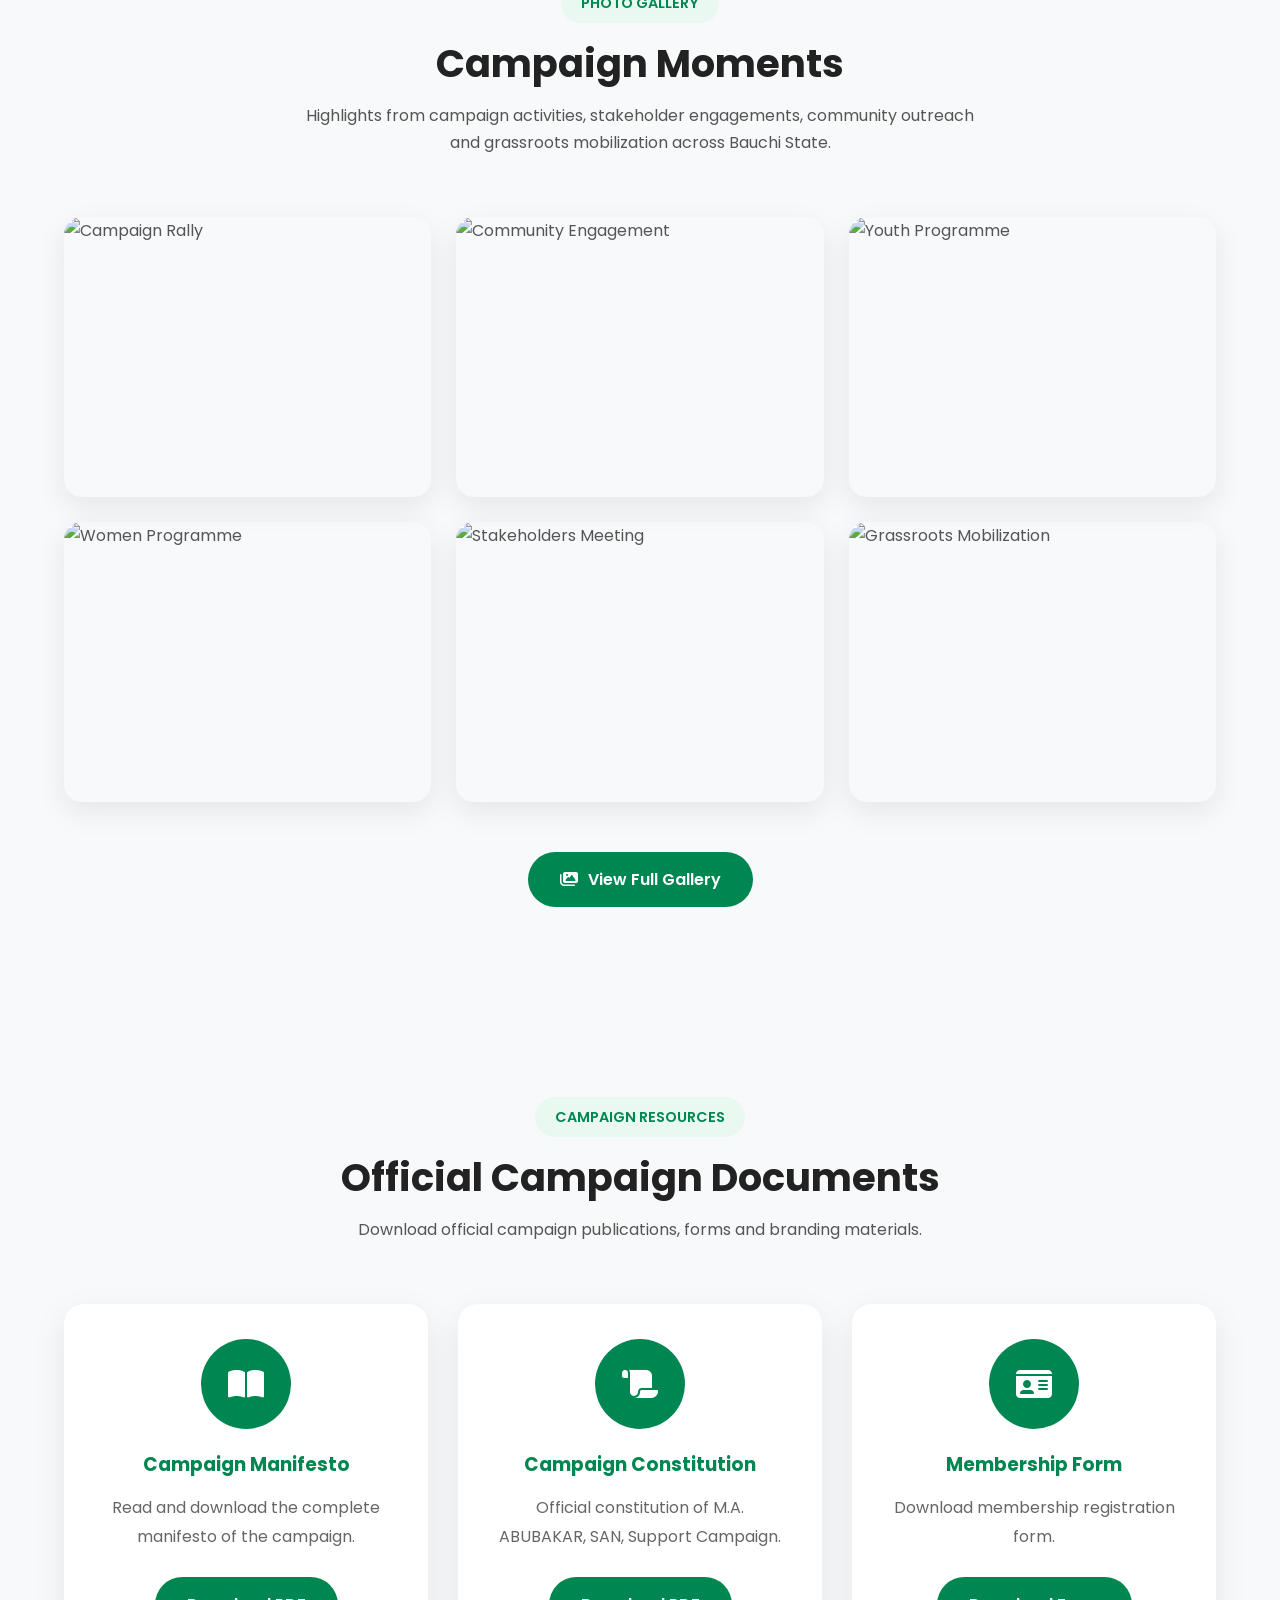
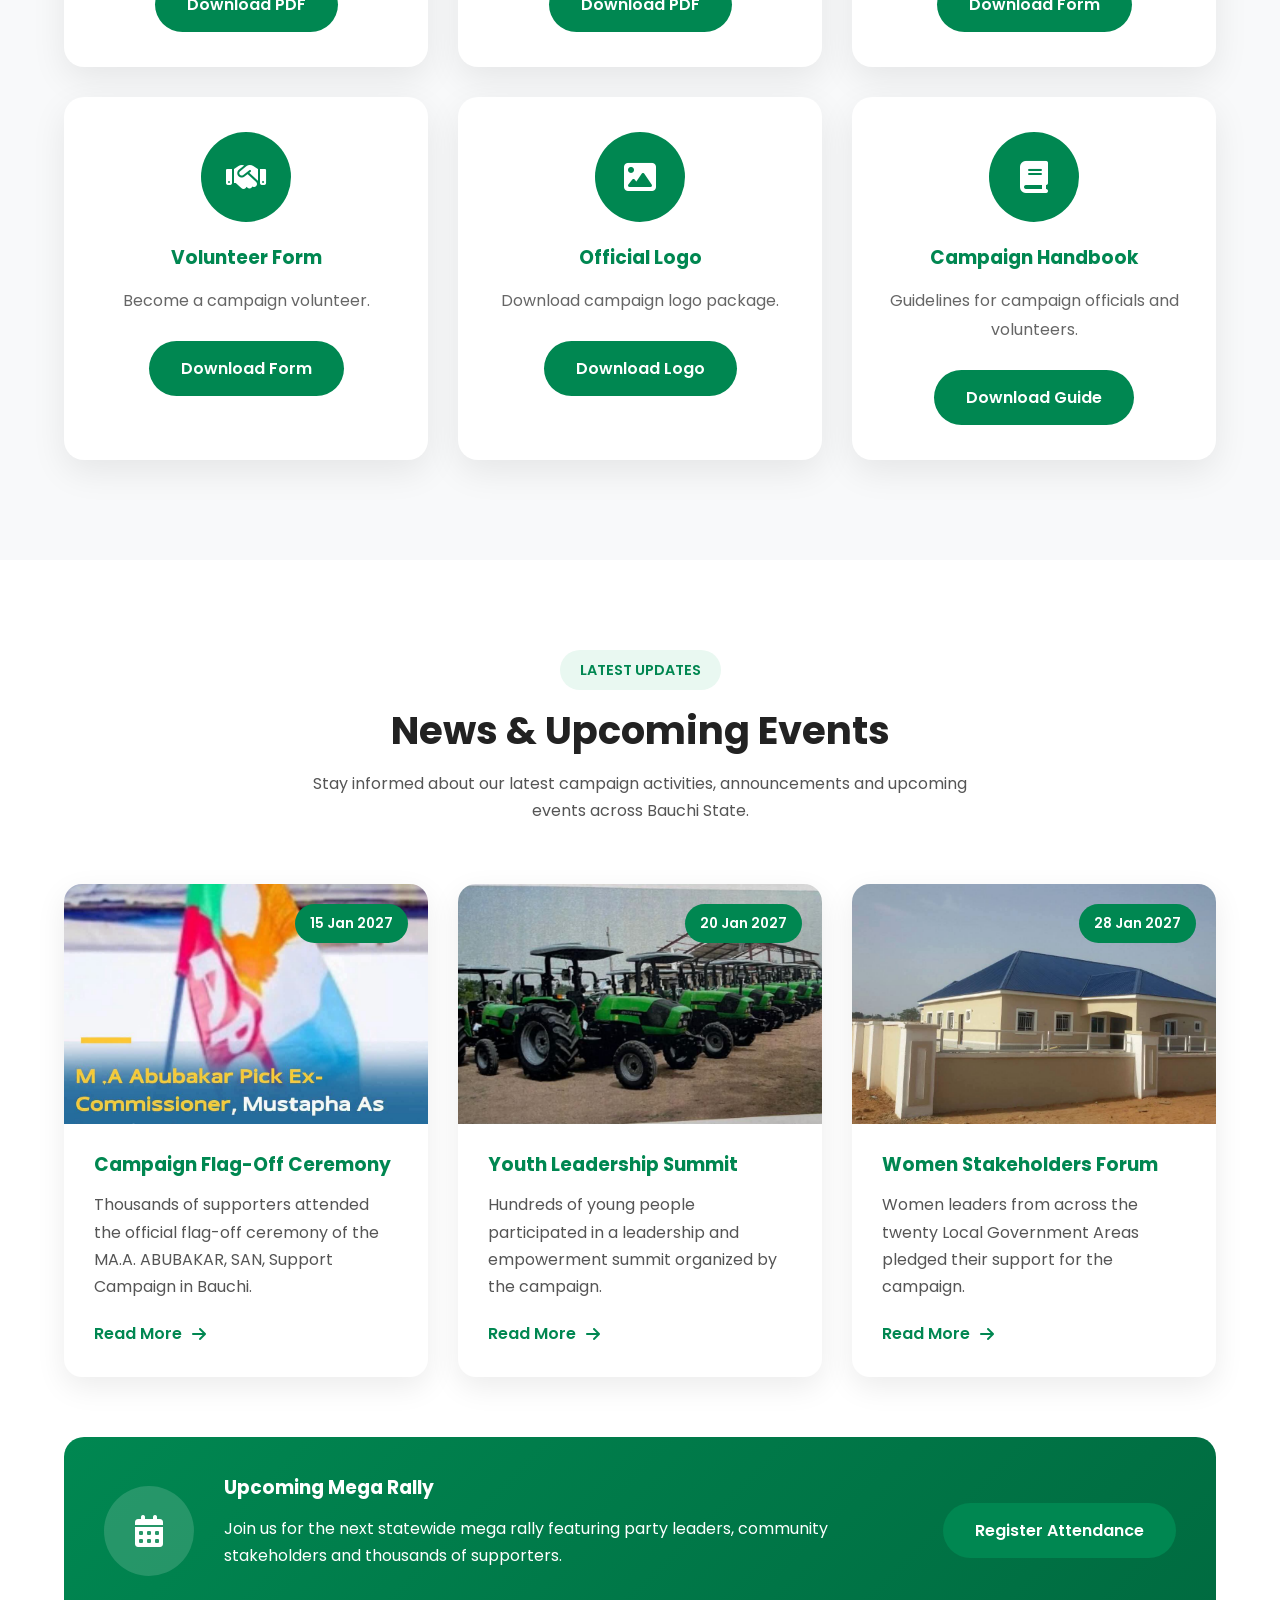
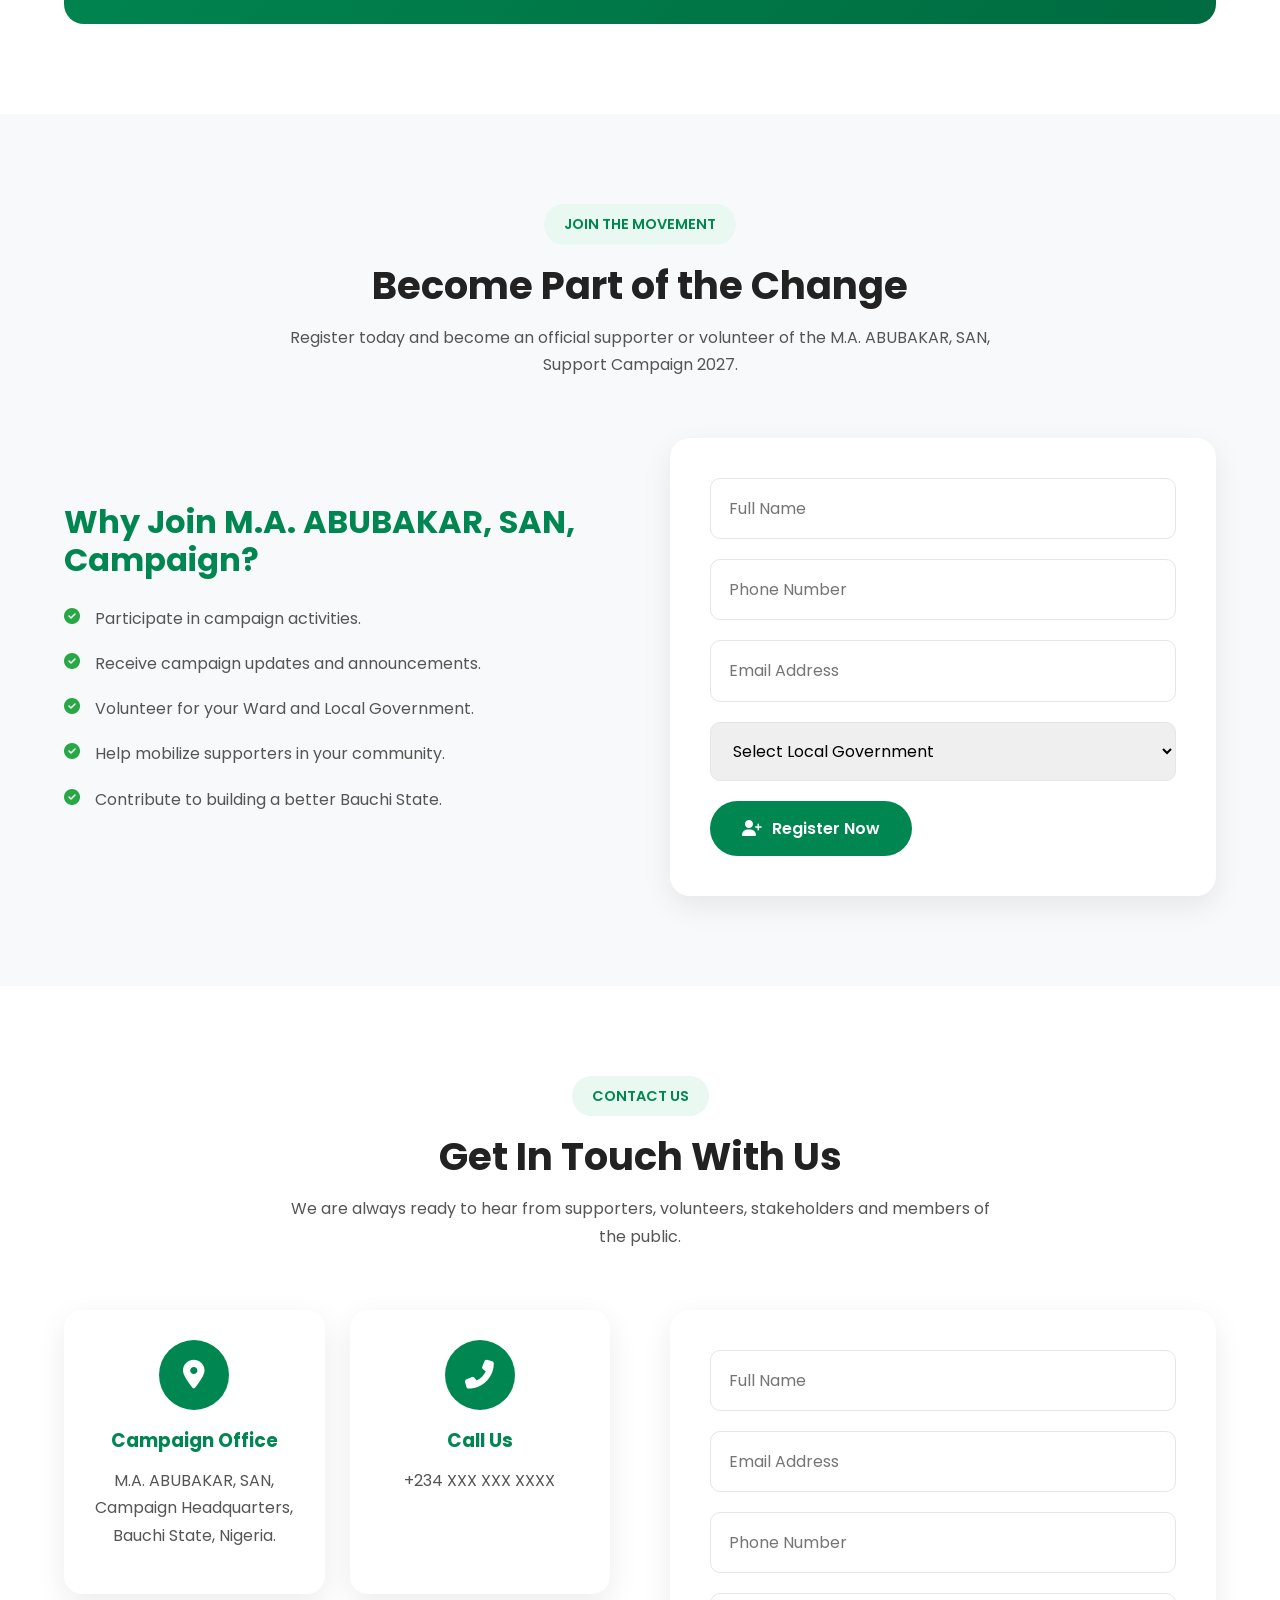
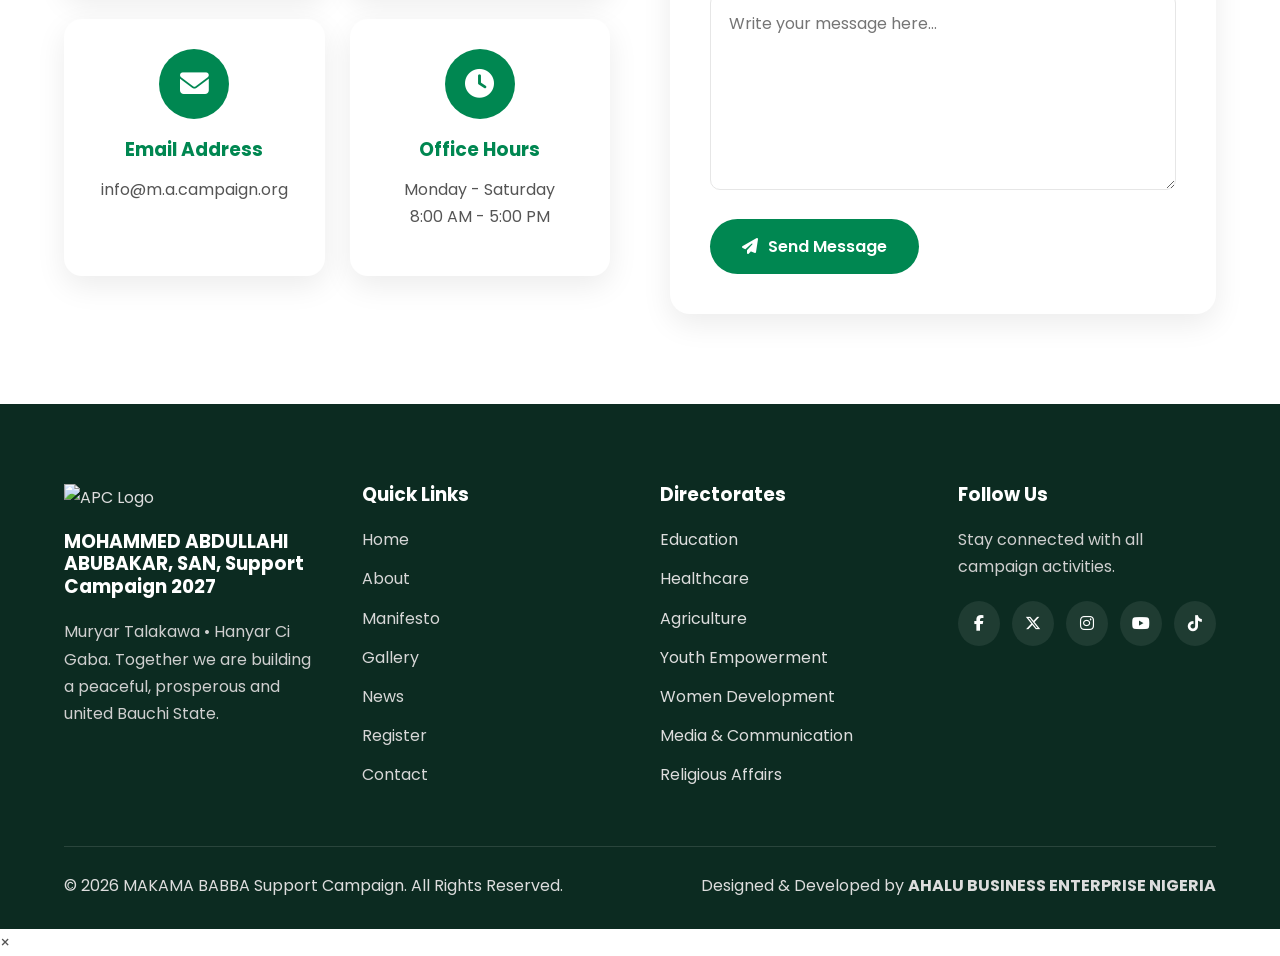
==== commit 20d4fb48: "Update index.html" ====
--- a/index.html
+++ b/index.html
@@ -62,9 +62,9 @@
 
     <marquee behavior="scroll" direction="left">
 
-        Welcome to the Official Website of MOHAMMED ABDULLAHI ABUBAKAR, SAN, Support Campaign 2027 •
-        Muryar Talakawa • Hanyar Ci Gaba •
-        Join the Movement Today
+        Welcome to the Official Website of M.A. ABUBAKAR Esq. SAN, Support Campaign 2027 •
+        “We’re committed to enhancing the quality of education in Bauchi State. I’m a product of public school system from primary school to secondary school; and it is my dream to return the public school system to the level that they were when I was in the primary school and secondary school.”
+       Join the Movement Today
 
     </marquee>
 
--- a/css/style.css
+++ b/css/style.css
@@ -2199,6 +2199,23 @@
 }
 
 }
+/* =========================================================
+   GLOBAL CONTAINER
+   ONE WIDTH SYSTEM FOR THE ENTIRE WEBSITE
+========================================================= */
+
+.container {
+    width: 100%;
+    max-width: 1200px;
+
+    margin-left: auto;
+    margin-right: auto;
+
+    padding-left: 24px;
+    padding-right: 24px;
+
+    box-sizing: border-box;
+}
 /* ==========================================
    RESPONSIVE.CSS
    LARGE DESKTOP & LAPTOP
@@ -4059,4 +4076,83 @@
 
     }
 
+}
+/* =========================================================
+   GLOBAL SECTION WIDTH & SPACING
+========================================================= */
+
+section {
+    width: 100%;
+    box-sizing: border-box;
+}
+
+section > .container {
+    width: 100%;
+    max-width: 1200px;
+    margin-left: auto;
+    margin-right: auto;
+    box-sizing: border-box;
+}
+
+
+/* Prevent horizontal overflow */
+
+html,
+body {
+    width: 100%;
+    max-width: 100%;
+    overflow-x: hidden;
+}
+
+img,
+video,
+iframe {
+    max-width: 100%;
+}
+
+img {
+    height: auto;
+}
+
+
+/* Cards and grids must respect parent width */
+
+.grid,
+.cards-grid,
+.future-grid,
+.governance-grid,
+.legislative-laws-grid {
+    width: 100%;
+    max-width: 100%;
+    box-sizing: border-box;
+}
+
+
+/* =========================================================
+   TABLET
+========================================================= */
+
+@media (max-width: 768px) {
+
+    .container {
+        max-width: 100%;
+
+        padding-left: 20px;
+        padding-right: 20px;
+    }
+
+}
+
+
+/* =========================================================
+   MOBILE
+========================================================= */
+
+@media (max-width: 480px) {
+
+    .container {
+        padding-left: 16px;
+        padding-right: 16px;
+    }
+
 }
--- a/css/under-construction.css
+++ b/css/under-construction.css
@@ -0,0 +1,501 @@
+/* =========================================================
+   M.A. CAMPAIGN WEBSITE
+   UNDER CONSTRUCTION PAGE
+========================================================= */
+
+
+/* =========================================================
+   PAGE
+========================================================= */
+
+.under-construction-page {
+    min-height: 100vh;
+
+    display: flex;
+    align-items: center;
+    justify-content: center;
+
+    width: 100%;
+
+    padding: 100px 20px;
+
+    background:
+        linear-gradient(
+            135deg,
+            #f5f8f6 0%,
+            #ffffff 50%,
+            #f5f8f6 100%
+        );
+
+    box-sizing: border-box;
+
+    overflow: hidden;
+
+    position: relative;
+}
+
+
+/* =========================================================
+   DECORATIVE CIRCLES
+========================================================= */
+
+.under-construction-page::before {
+    content: "";
+
+    position: absolute;
+
+    width: 350px;
+    height: 350px;
+
+    top: -180px;
+    left: -120px;
+
+    border-radius: 50%;
+
+    background:
+        rgba(0, 132, 81, 0.08);
+
+    pointer-events: none;
+}
+
+.under-construction-page::after {
+    content: "";
+
+    position: absolute;
+
+    width: 320px;
+    height: 320px;
+
+    right: -130px;
+    bottom: -170px;
+
+    border-radius: 50%;
+
+    background:
+        rgba(242, 180, 0, 0.10);
+
+    pointer-events: none;
+}
+
+
+/* =========================================================
+   CONTAINER
+========================================================= */
+
+.under-construction-container {
+    position: relative;
+
+    z-index: 2;
+
+    width: 100%;
+
+    max-width: 900px;
+
+    margin: 0 auto;
+
+    box-sizing: border-box;
+}
+
+
+/* =========================================================
+   CARD
+========================================================= */
+
+.under-construction-card {
+    width: 100%;
+
+    padding: 65px 50px;
+
+    background: #ffffff;
+
+    border-radius: 28px;
+
+    border-top: 5px solid #008451;
+
+    box-shadow:
+        0 20px 60px rgba(0, 0, 0, 0.08);
+
+    text-align: center;
+
+    box-sizing: border-box;
+}
+
+
+/* =========================================================
+   ICON
+========================================================= */
+
+.under-construction-icon {
+    width: 90px;
+    height: 90px;
+
+    margin: 0 auto 28px;
+
+    display: flex;
+
+    align-items: center;
+    justify-content: center;
+
+    border-radius: 24px;
+
+    background: #e4f5ee;
+
+    color: #008451;
+
+    font-size: 44px;
+
+    box-shadow:
+        0 10px 25px rgba(0, 132, 81, 0.08);
+}
+
+
+/* =========================================================
+   LABEL
+========================================================= */
+
+.under-construction-label {
+    display: inline-block;
+
+    margin-bottom: 15px;
+
+    color: #008451;
+
+    font-size: 13px;
+
+    font-weight: 800;
+
+    letter-spacing: 2px;
+
+    text-transform: uppercase;
+}
+
+
+/* =========================================================
+   HEADING
+========================================================= */
+
+.under-construction-card h1 {
+    margin: 0 0 20px;
+
+    color: #102a24;
+
+    font-size:
+        clamp(40px, 6vw, 68px);
+
+    font-weight: 800;
+
+    line-height: 1.05;
+
+    letter-spacing: -2px;
+}
+
+.under-construction-card h1 span {
+    display: block;
+
+    color: #f2b400;
+}
+
+
+/* =========================================================
+   DESCRIPTION
+========================================================= */
+
+.under-construction-description {
+    max-width: 680px;
+
+    margin: 0 auto 15px;
+
+    color: #53645f;
+
+    font-size: 17px;
+
+    font-weight: 500;
+
+    line-height: 1.8;
+}
+
+
+/* =========================================================
+   SECONDARY MESSAGE
+========================================================= */
+
+.under-construction-message {
+    max-width: 620px;
+
+    margin: 0 auto 35px;
+
+    color: #7a8883;
+
+    font-size: 14px;
+
+    line-height: 1.7;
+}
+
+
+/* =========================================================
+   DIVIDER
+========================================================= */
+
+.under-construction-divider {
+    width: 70px;
+    height: 3px;
+
+    margin: 0 auto 35px;
+
+    background: #f2b400;
+
+    border-radius: 10px;
+}
+
+
+/* =========================================================
+   BUTTONS
+========================================================= */
+
+.under-construction-buttons {
+    display: flex;
+
+    align-items: center;
+    justify-content: center;
+
+    gap: 15px;
+
+    flex-wrap: wrap;
+}
+
+
+/* =========================================================
+   PRIMARY BUTTON
+========================================================= */
+
+.under-construction-btn-primary {
+    display: inline-flex;
+
+    align-items: center;
+    justify-content: center;
+
+    min-height: 52px;
+
+    padding: 0 28px;
+
+    background: #008451;
+
+    color: #ffffff;
+
+    border: 2px solid #008451;
+
+    border-radius: 10px;
+
+    font-size: 15px;
+
+    font-weight: 800;
+
+    text-decoration: none;
+
+    transition:
+        all 0.3s ease;
+}
+
+.under-construction-btn-primary:hover {
+    background: #f2b400;
+
+    border-color: #f2b400;
+
+    color: #102a24;
+
+    transform:
+        translateY(-3px);
+}
+
+
+/* =========================================================
+   SECONDARY BUTTON
+========================================================= */
+
+.under-construction-btn-secondary {
+    display: inline-flex;
+
+    align-items: center;
+    justify-content: center;
+
+    min-height: 52px;
+
+    padding: 0 28px;
+
+    background: transparent;
+
+    color: #008451;
+
+    border: 2px solid #008451;
+
+    border-radius: 10px;
+
+    font-size: 15px;
+
+    font-weight: 800;
+
+    text-decoration: none;
+
+    transition:
+        all 0.3s ease;
+}
+
+.under-construction-btn-secondary:hover {
+    background: #008451;
+
+    border-color: #008451;
+
+    color: #ffffff;
+
+    transform:
+        translateY(-3px);
+}
+
+
+/* =========================================================
+   BRAND
+========================================================= */
+
+.under-construction-brand {
+    margin-top: 35px;
+
+    color: #8a9994;
+
+    font-size: 12px;
+
+    font-weight: 700;
+
+    letter-spacing: 1px;
+
+    text-transform: uppercase;
+}
+
+.under-construction-brand span {
+    color: #008451;
+}
+
+
+/* =========================================================
+   TABLET
+========================================================= */
+
+@media (max-width: 768px) {
+
+    .under-construction-page {
+        padding: 80px 20px;
+    }
+
+    .under-construction-card {
+        padding: 55px 35px;
+    }
+
+    .under-construction-icon {
+        width: 80px;
+        height: 80px;
+
+        font-size: 38px;
+    }
+
+    .under-construction-card h1 {
+        font-size: 48px;
+
+        letter-spacing: -1px;
+    }
+
+    .under-construction-description {
+        font-size: 16px;
+    }
+
+}
+
+
+/* =========================================================
+   MOBILE
+========================================================= */
+
+@media (max-width: 600px) {
+
+    .under-construction-page {
+        min-height: 100vh;
+
+        padding: 60px 15px;
+    }
+
+    .under-construction-card {
+        padding: 45px 22px;
+
+        border-radius: 22px;
+    }
+
+    .under-construction-icon {
+        width: 70px;
+        height: 70px;
+
+        margin-bottom: 22px;
+
+        border-radius: 19px;
+
+        font-size: 32px;
+    }
+
+    .under-construction-label {
+        font-size: 11px;
+
+        letter-spacing: 1.5px;
+    }
+
+    .under-construction-card h1 {
+        font-size: 38px;
+
+        letter-spacing: -1px;
+    }
+
+    .under-construction-description {
+        font-size: 15px;
+
+        line-height: 1.7;
+    }
+
+    .under-construction-message {
+        font-size: 13px;
+    }
+
+    .under-construction-buttons {
+        flex-direction: column;
+
+        width: 100%;
+    }
+
+    .under-construction-btn-primary,
+    .under-construction-btn-secondary {
+        width: 100%;
+
+        max-width: 320px;
+    }
+
+}
+
+
+/* =========================================================
+   SMALL MOBILE
+========================================================= */
+
+@media (max-width: 400px) {
+
+    .under-construction-page {
+        padding: 45px 12px;
+    }
+
+    .under-construction-card {
+        padding: 38px 18px;
+    }
+
+    .under-construction-card h1 {
+        font-size: 32px;
+    }
+
+    .under-construction-description {
+        font-size: 14px;
+    }
+
+}
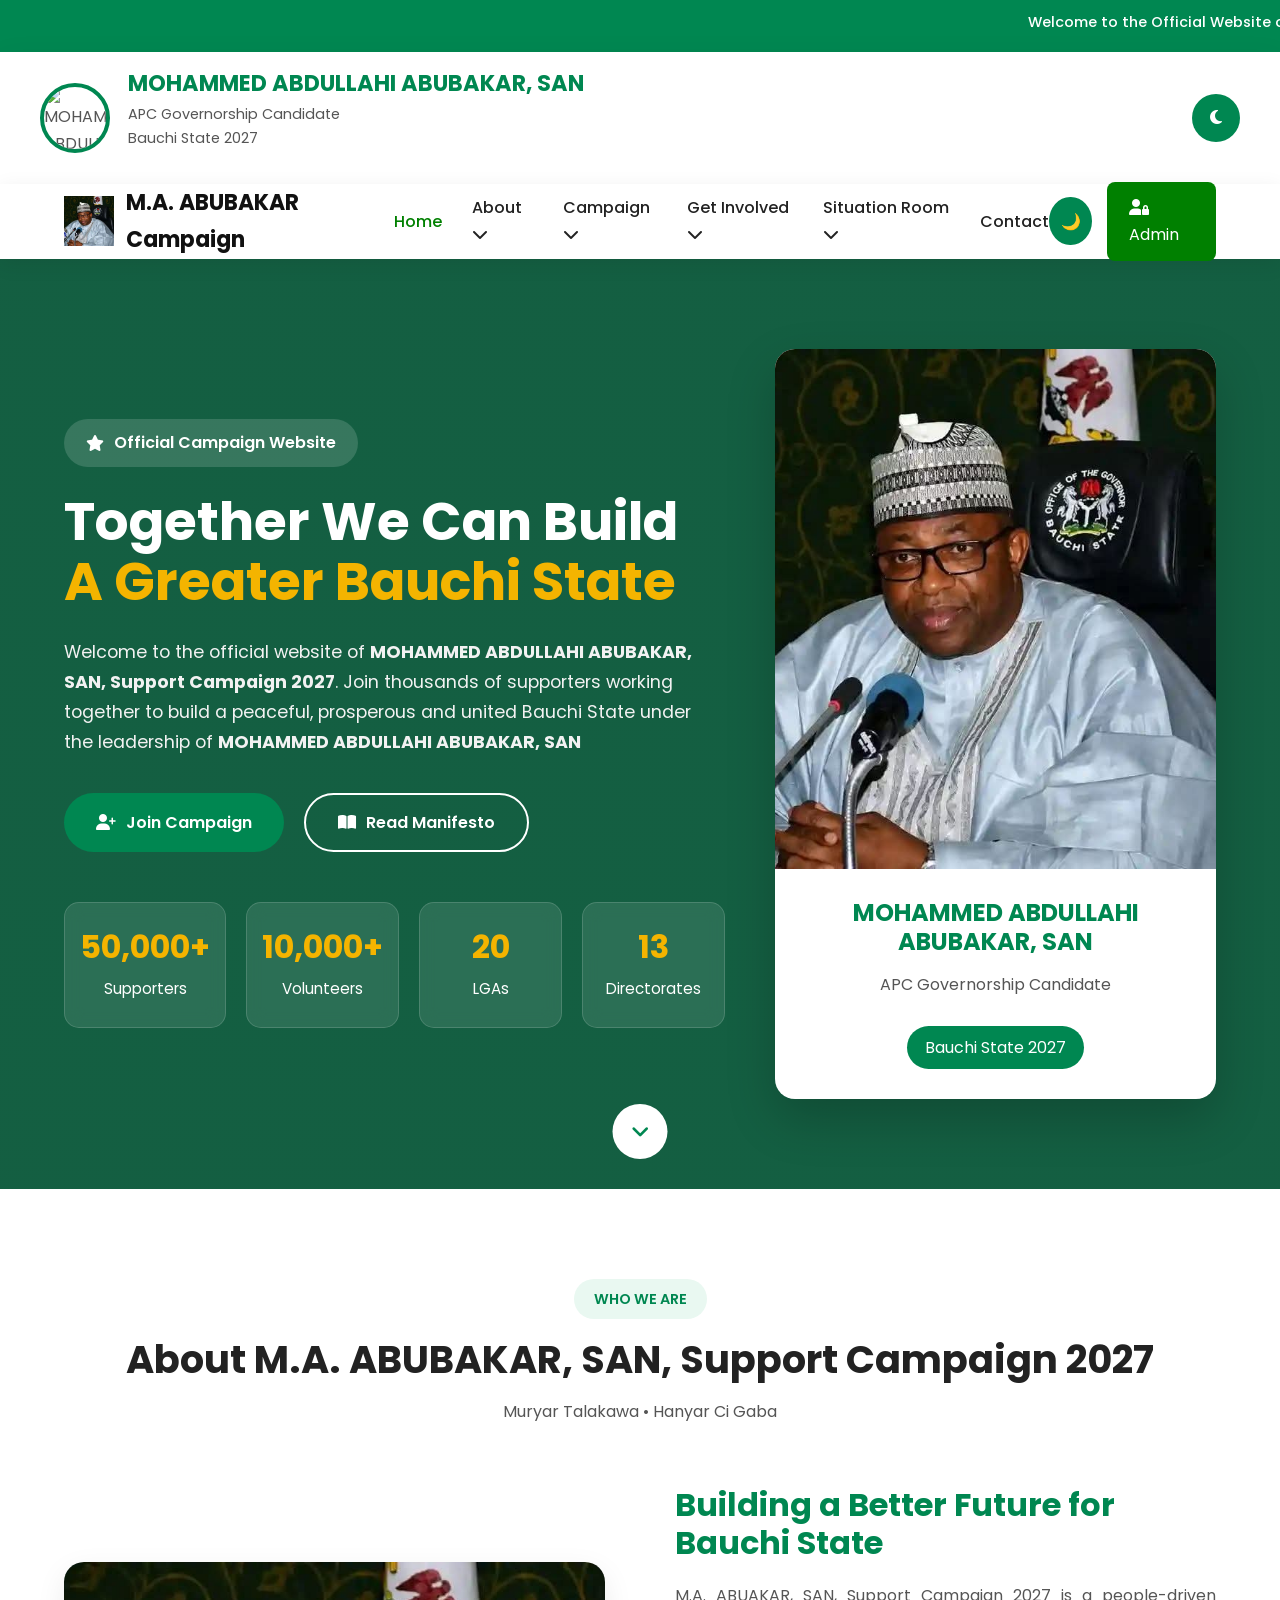
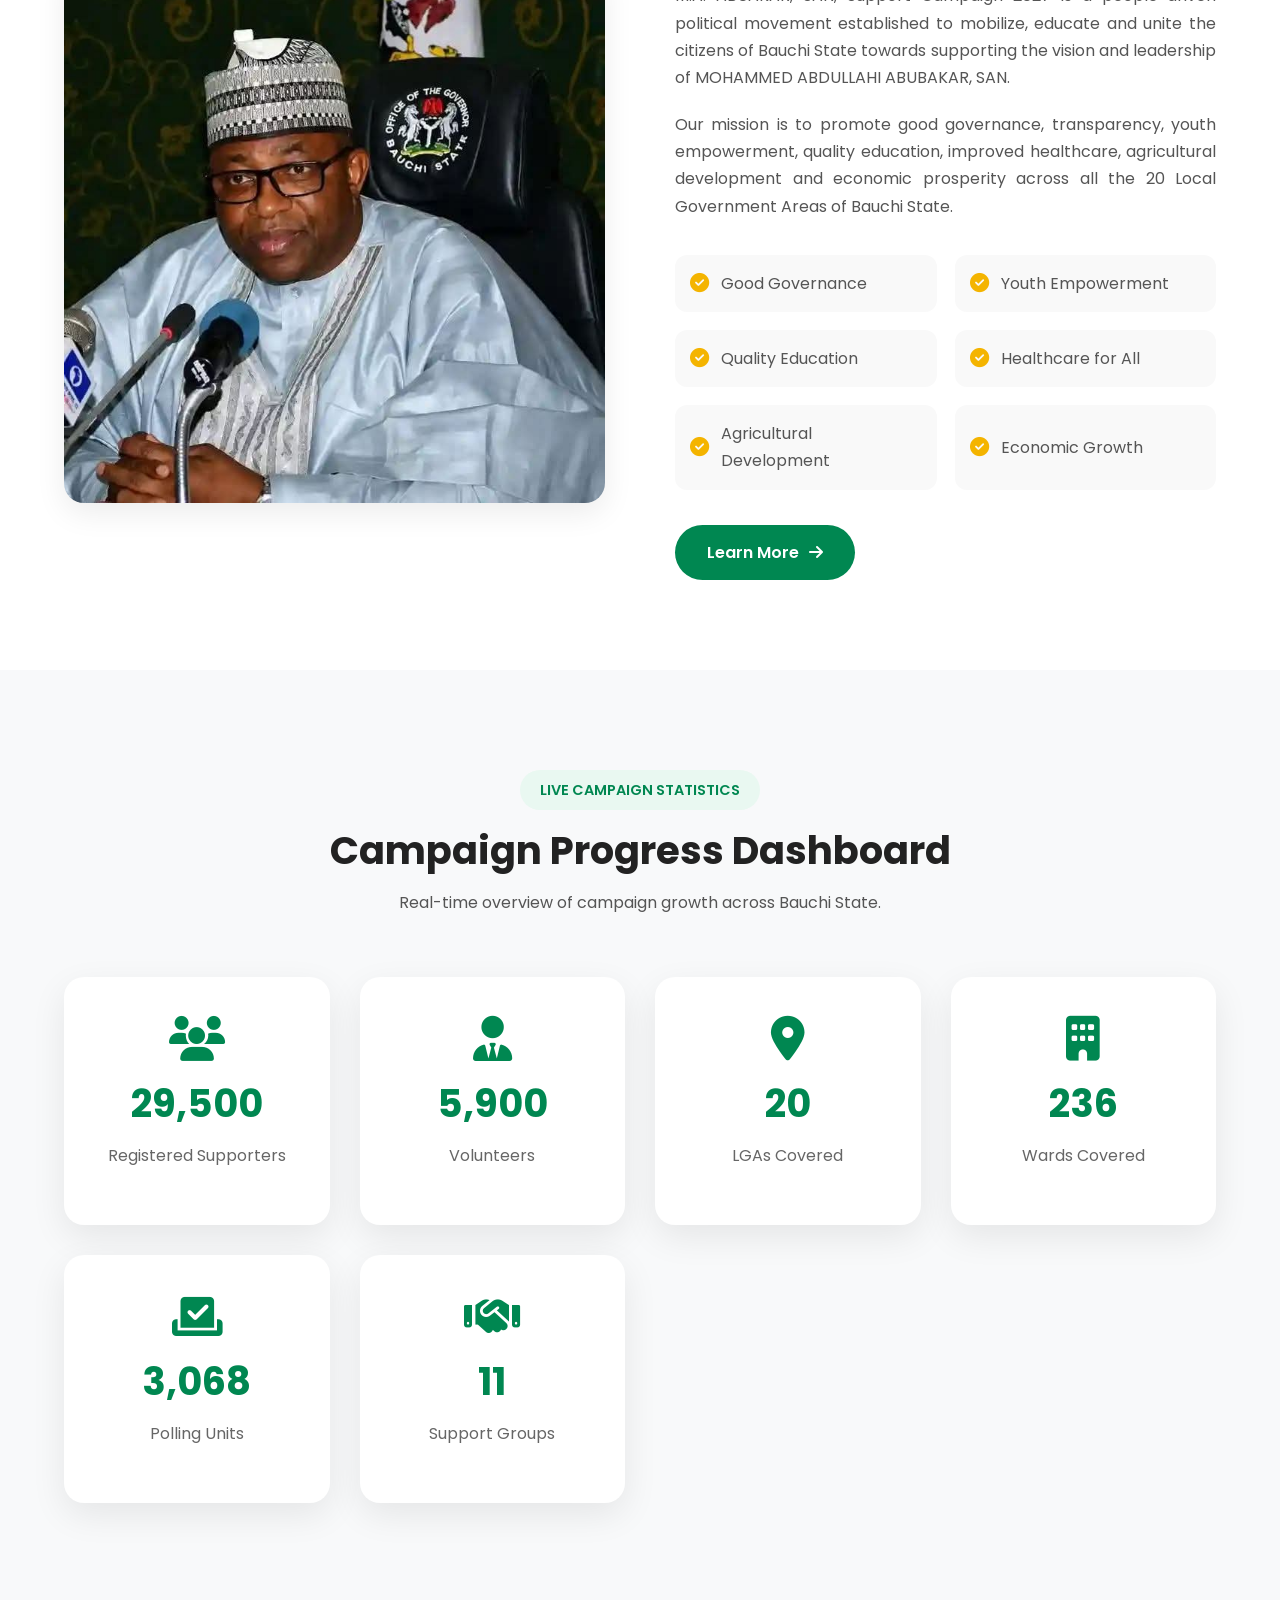
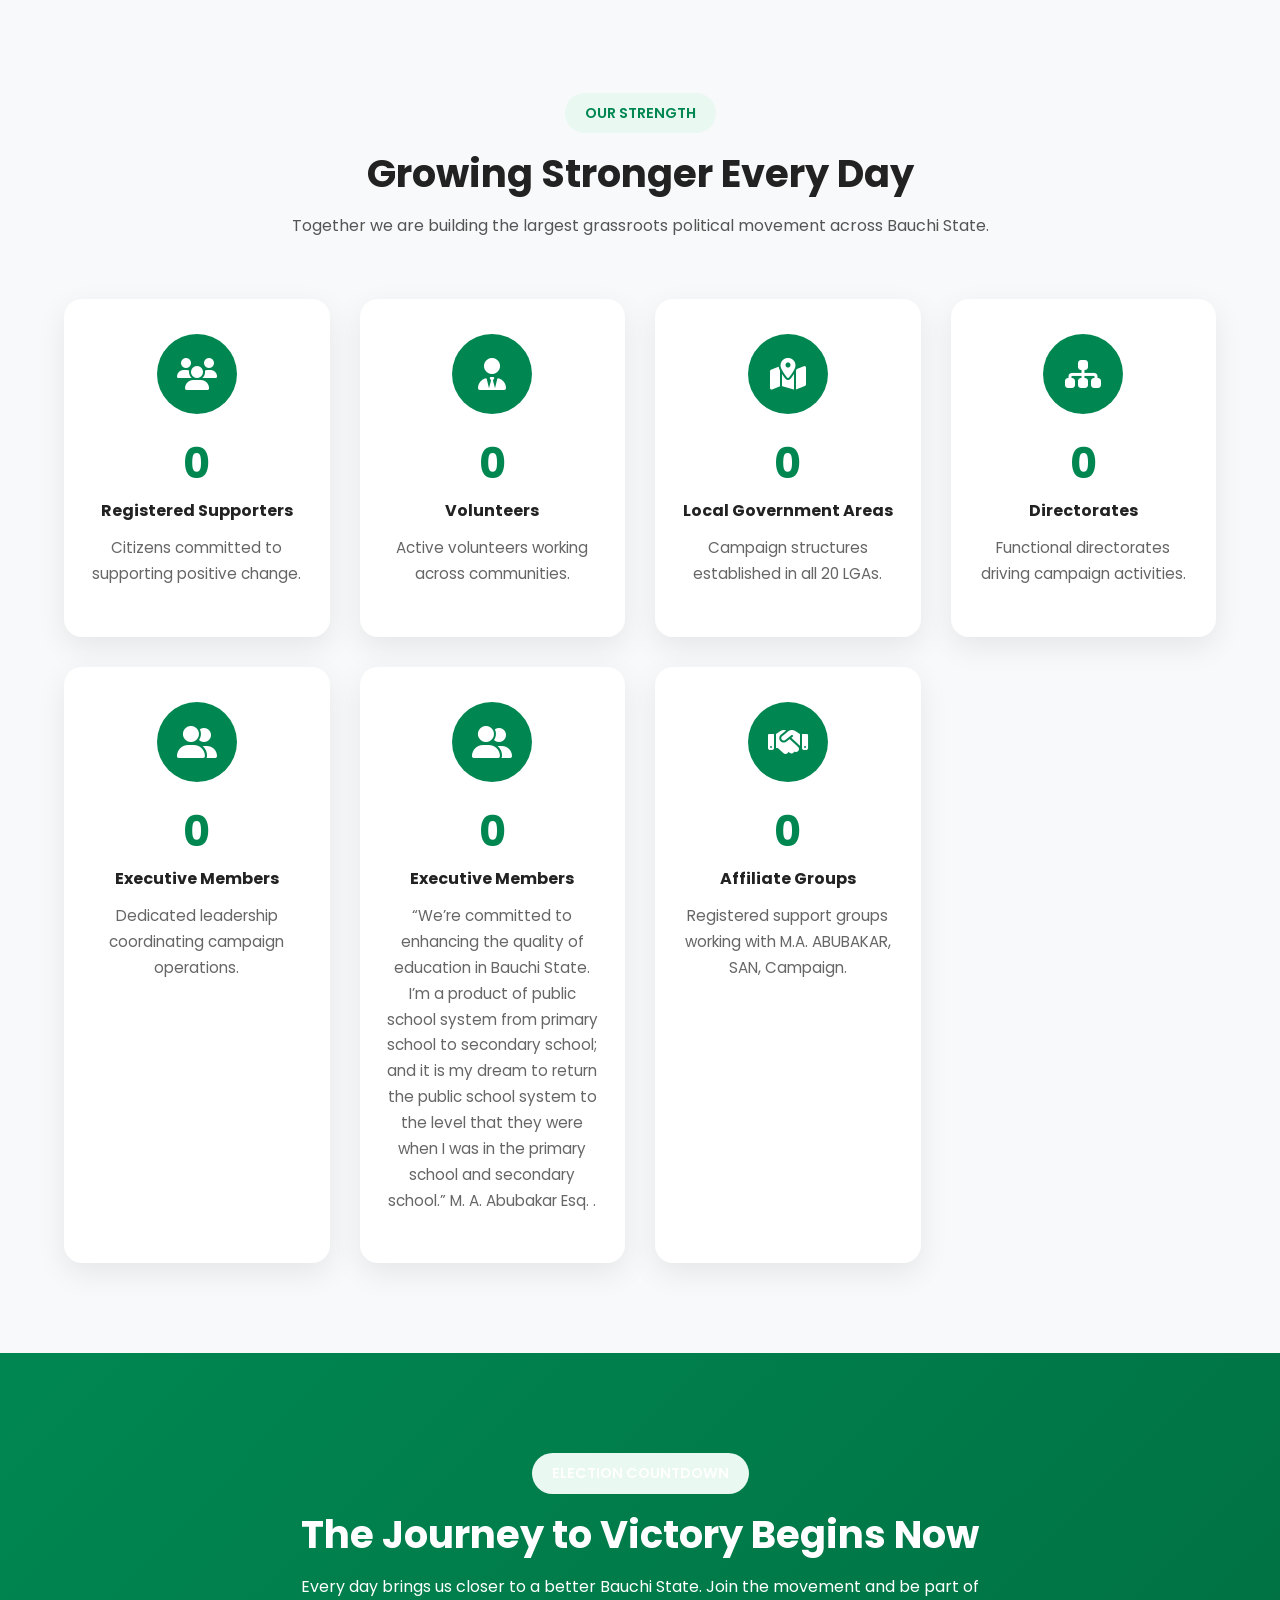
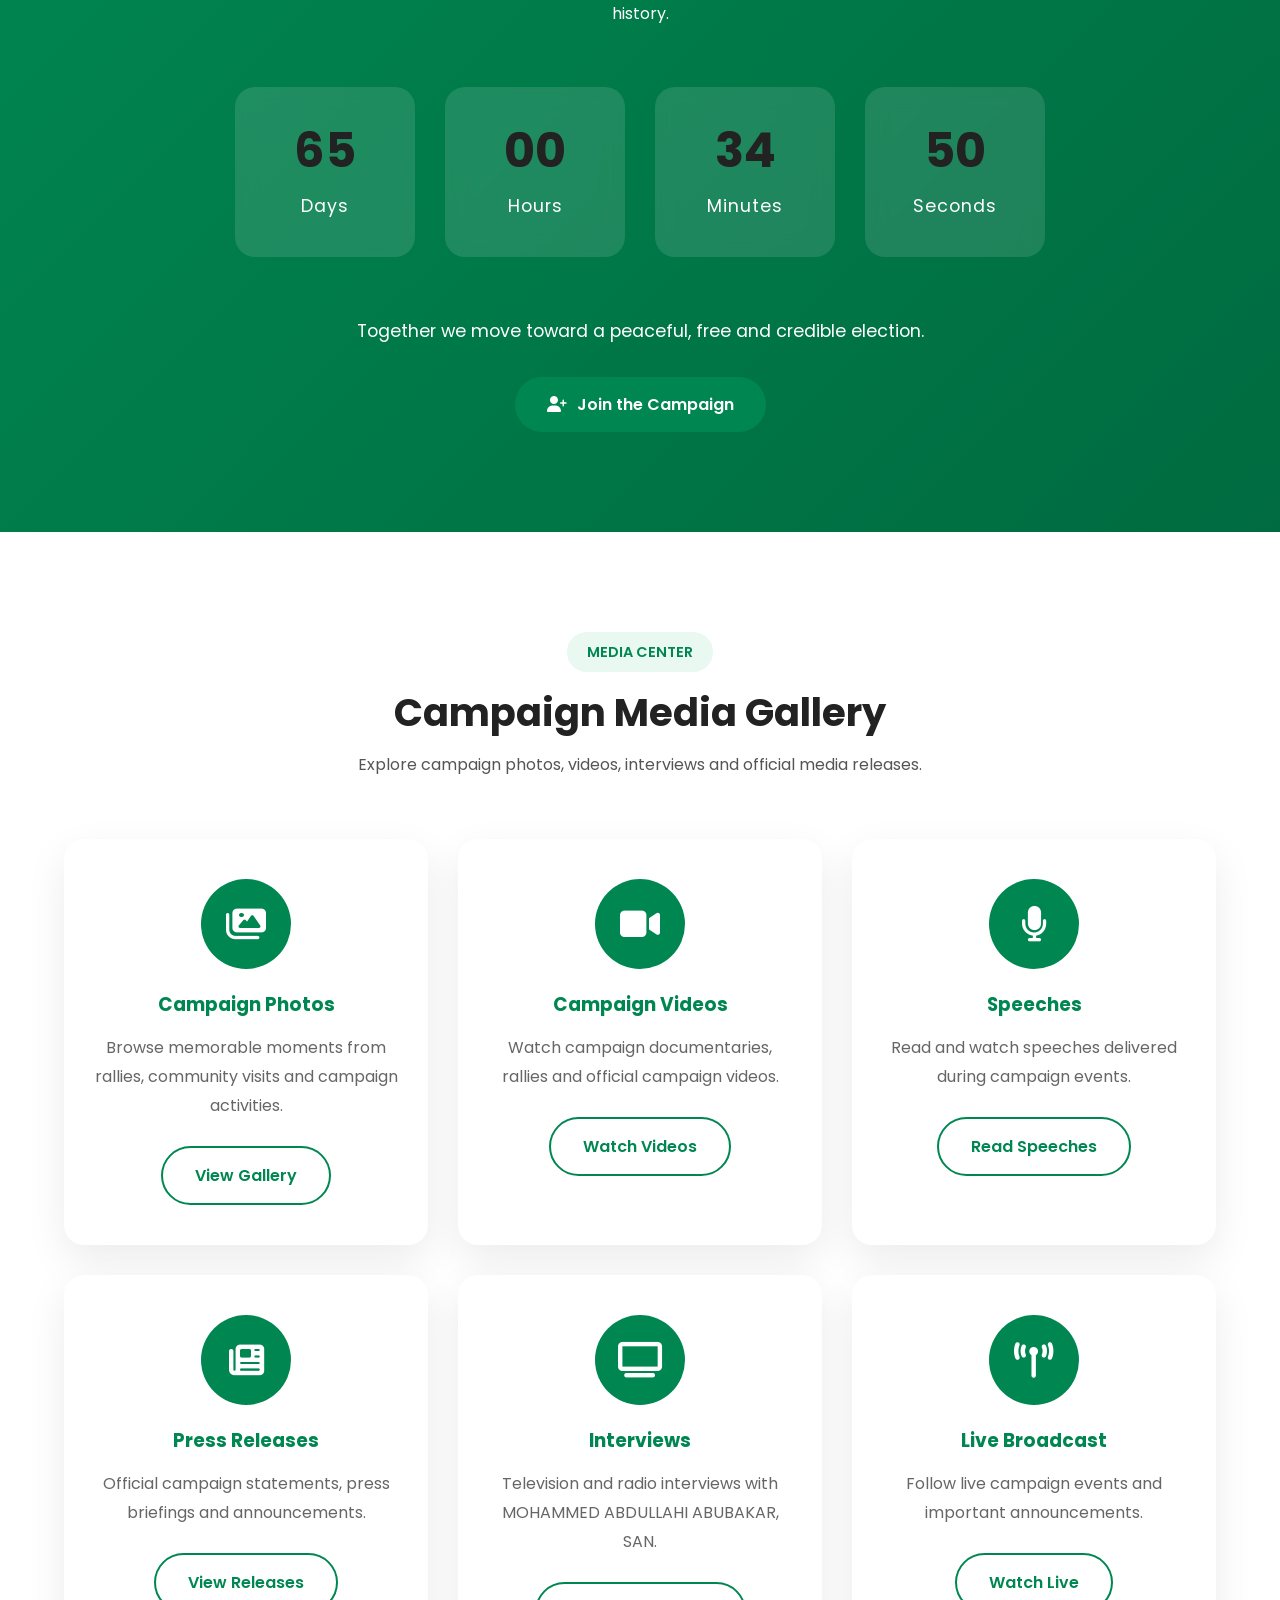
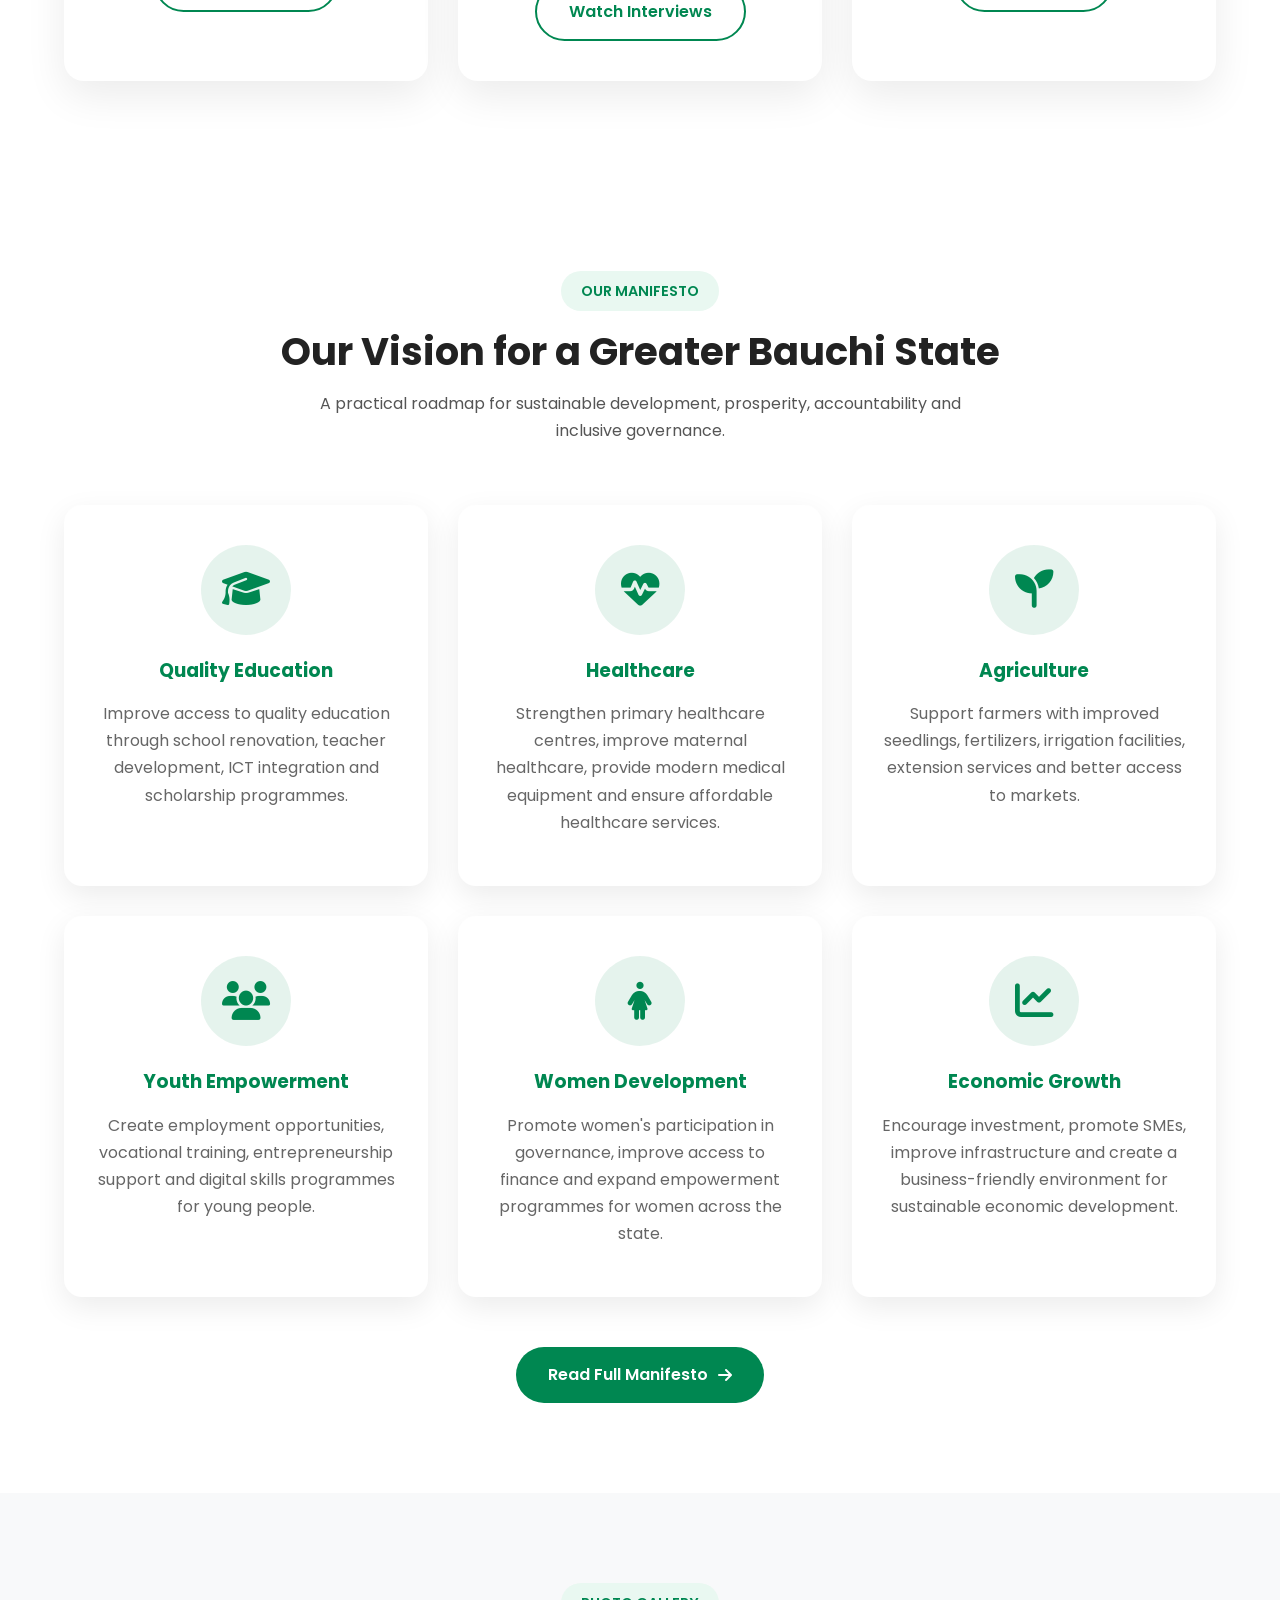
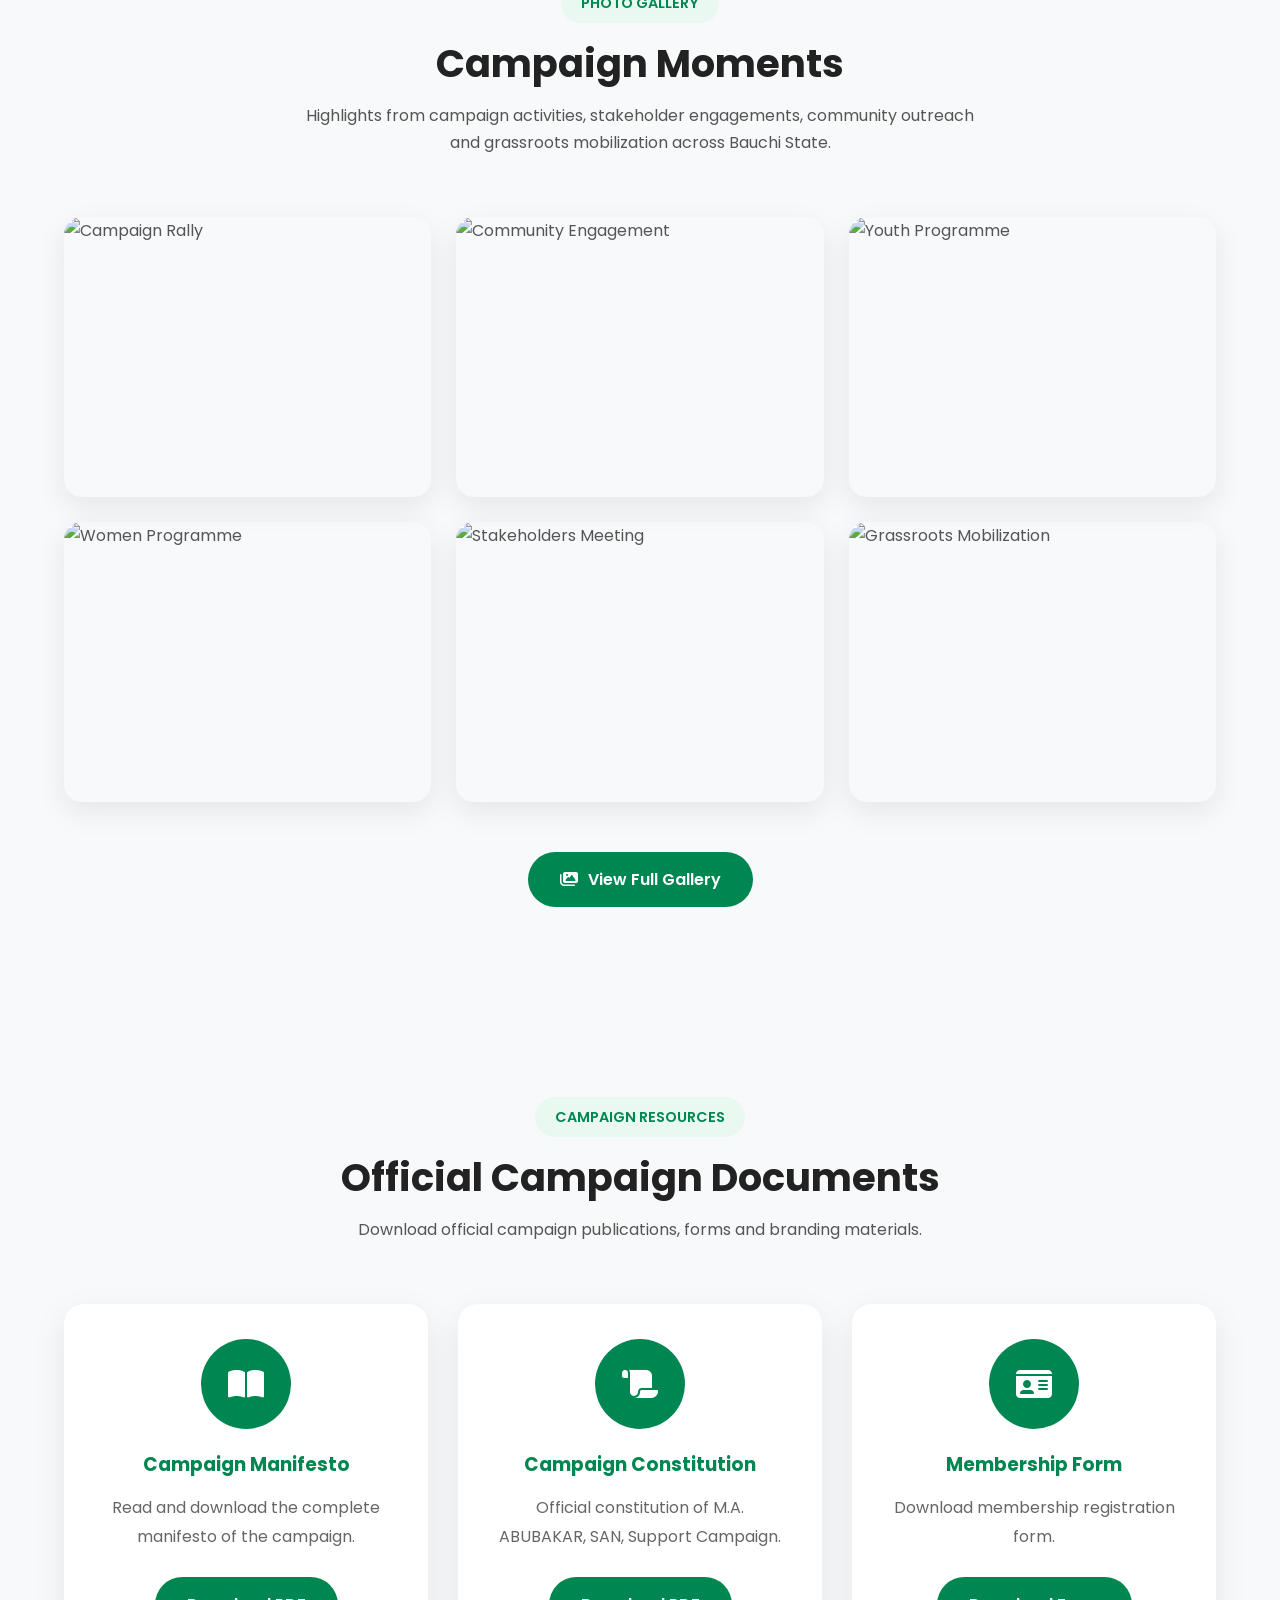
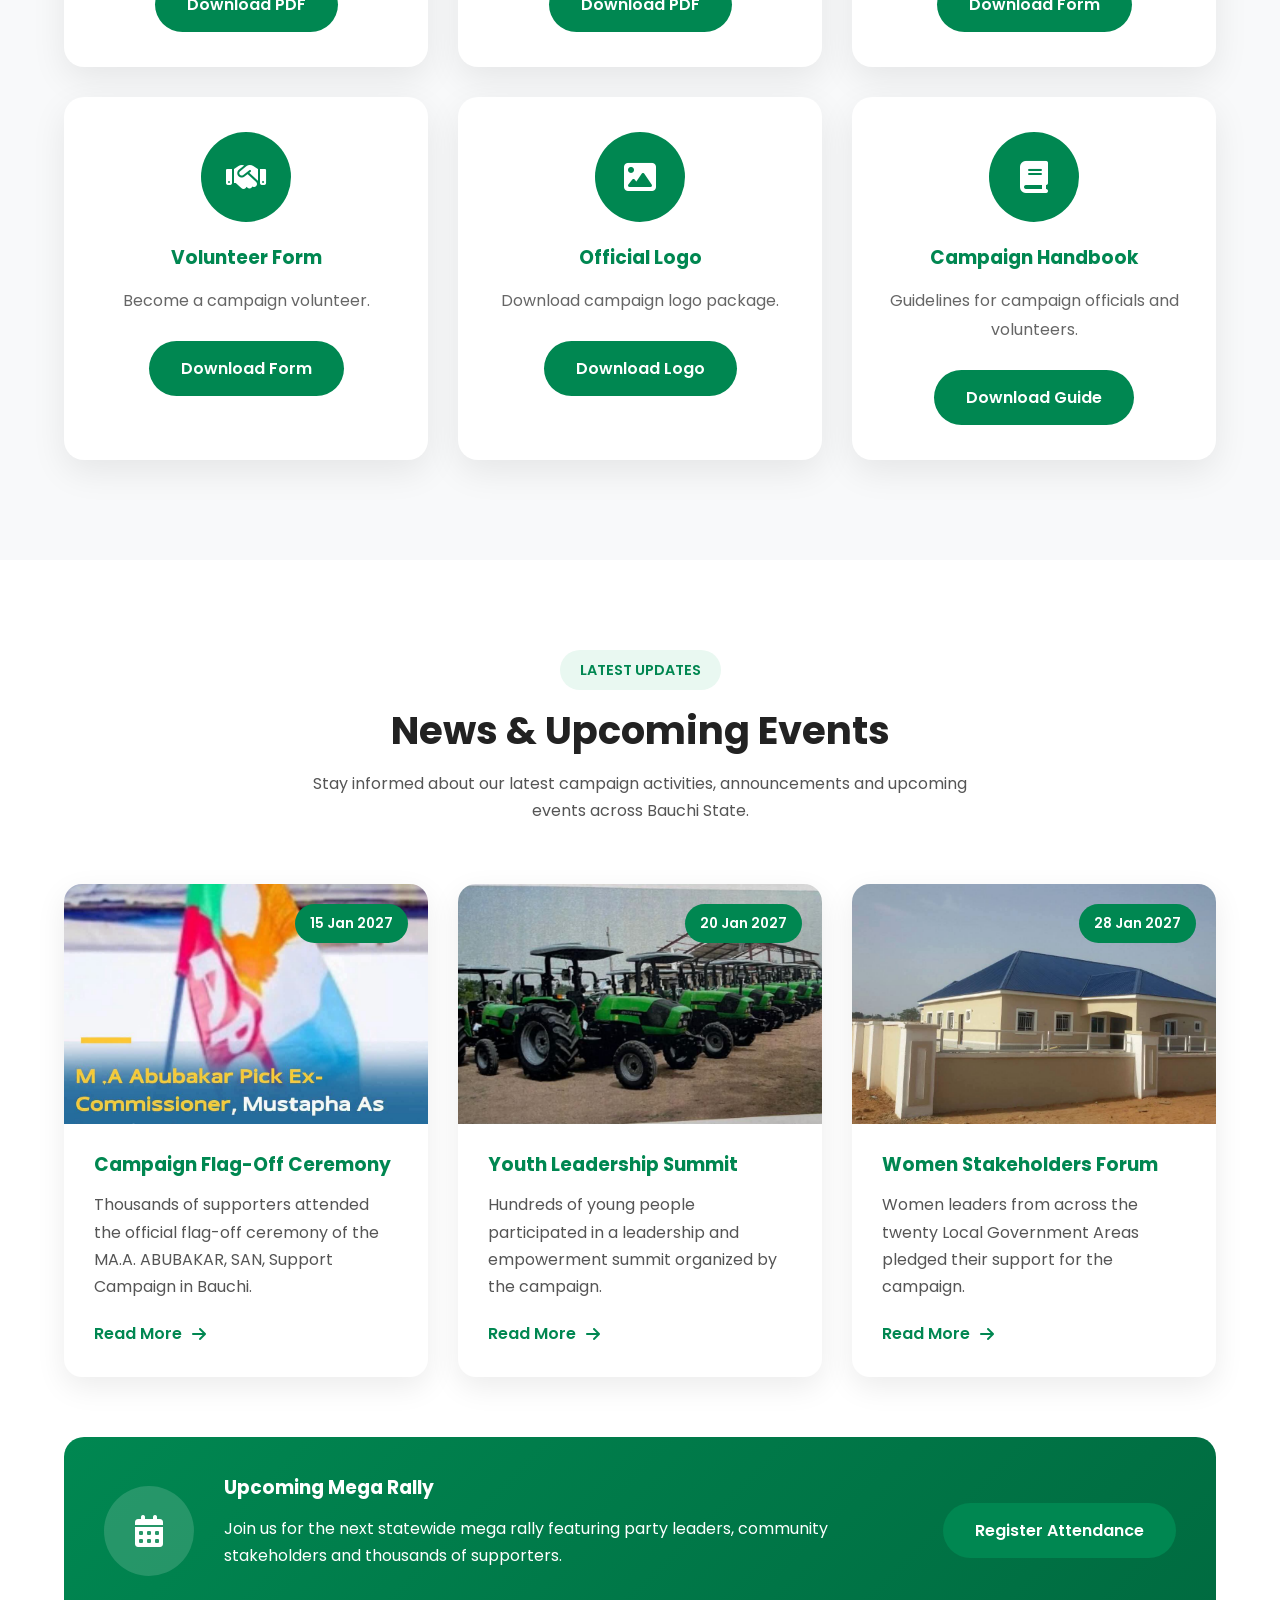
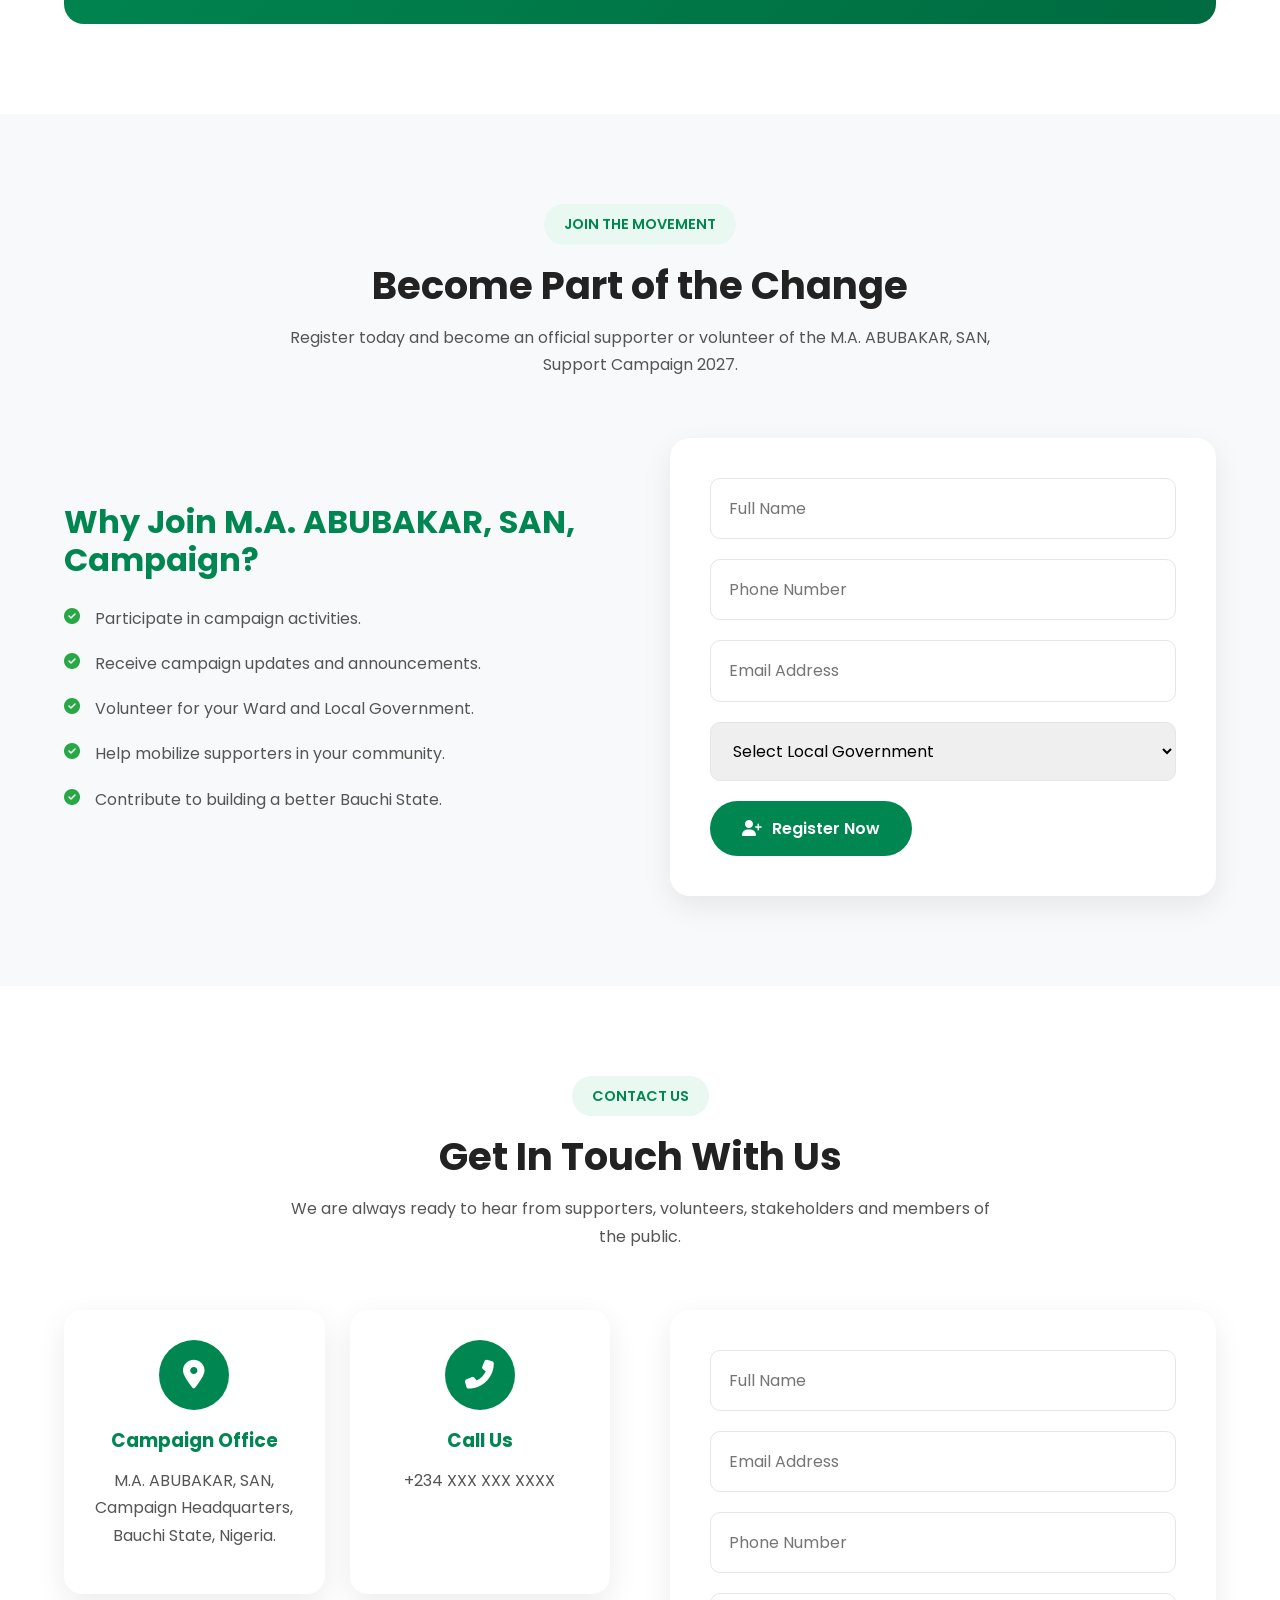
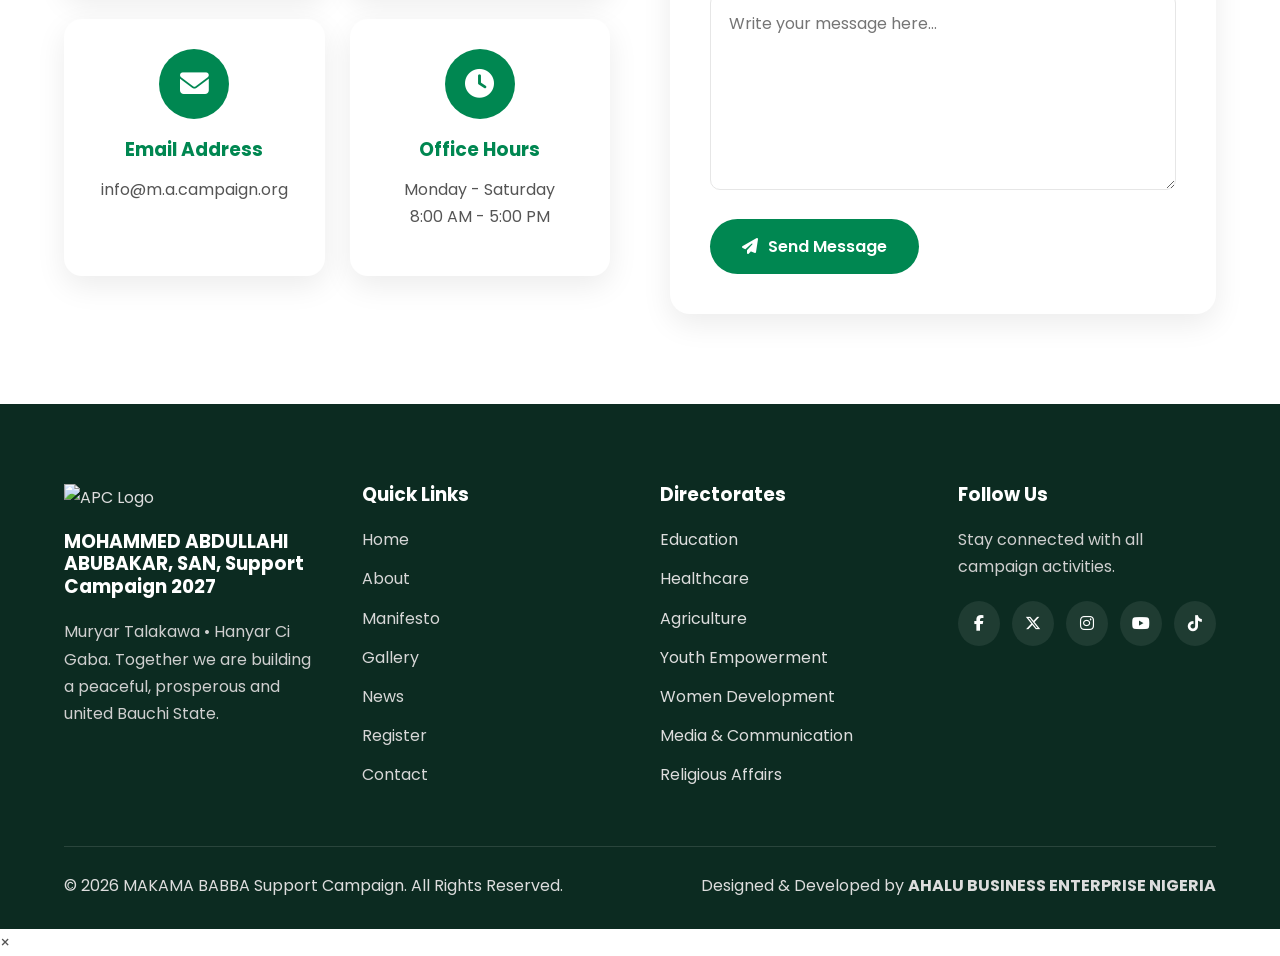
==== commit 54d37c98: "Update index.html" ====
--- a/index.html
+++ b/index.html
@@ -5,13 +5,13 @@
     <meta charset="UTF-8">
     <meta name="viewport" content="width=device-width, initial-scale=1.0">
 
-    <title>M.A. SAN, Support Campaign 2027 | MOHAMMED ABDULLAHI ABUBAKAR, SAN</title>
+    <title>M.A. SAN, Support Campaign 2027 | M.A. ABUBAKAR, Esq.</title>
 
     <meta name="description"
-        content="Official Website of MAKAMA BABBA Support Campaign 2027 for MOHAMMED ABDULLAHI ABUBAKAR, SAN, APC Governorship Candidate, Bauchi State.">
+        content="Official Website of MAKAMA BABBA Support Campaign 2027 for M.A. ABUBAKAR Esq. APC Governorship Candidate, Bauchi State.">
 
     <meta name="keywords"
-        content="M.A. SAN, Bauchi Governor 2027, APC, Campaign, MOHAMMED ABDULLAHI ABUBAKAR, SAN">
+        content="M.A. SAN, Bauchi Governor 2027, APC, Campaign, M.A. ABUBAKAR Esq.">
 
     <meta name="author" content="AHALU BUSINESS ENTERPRISE NIGERIA">
 
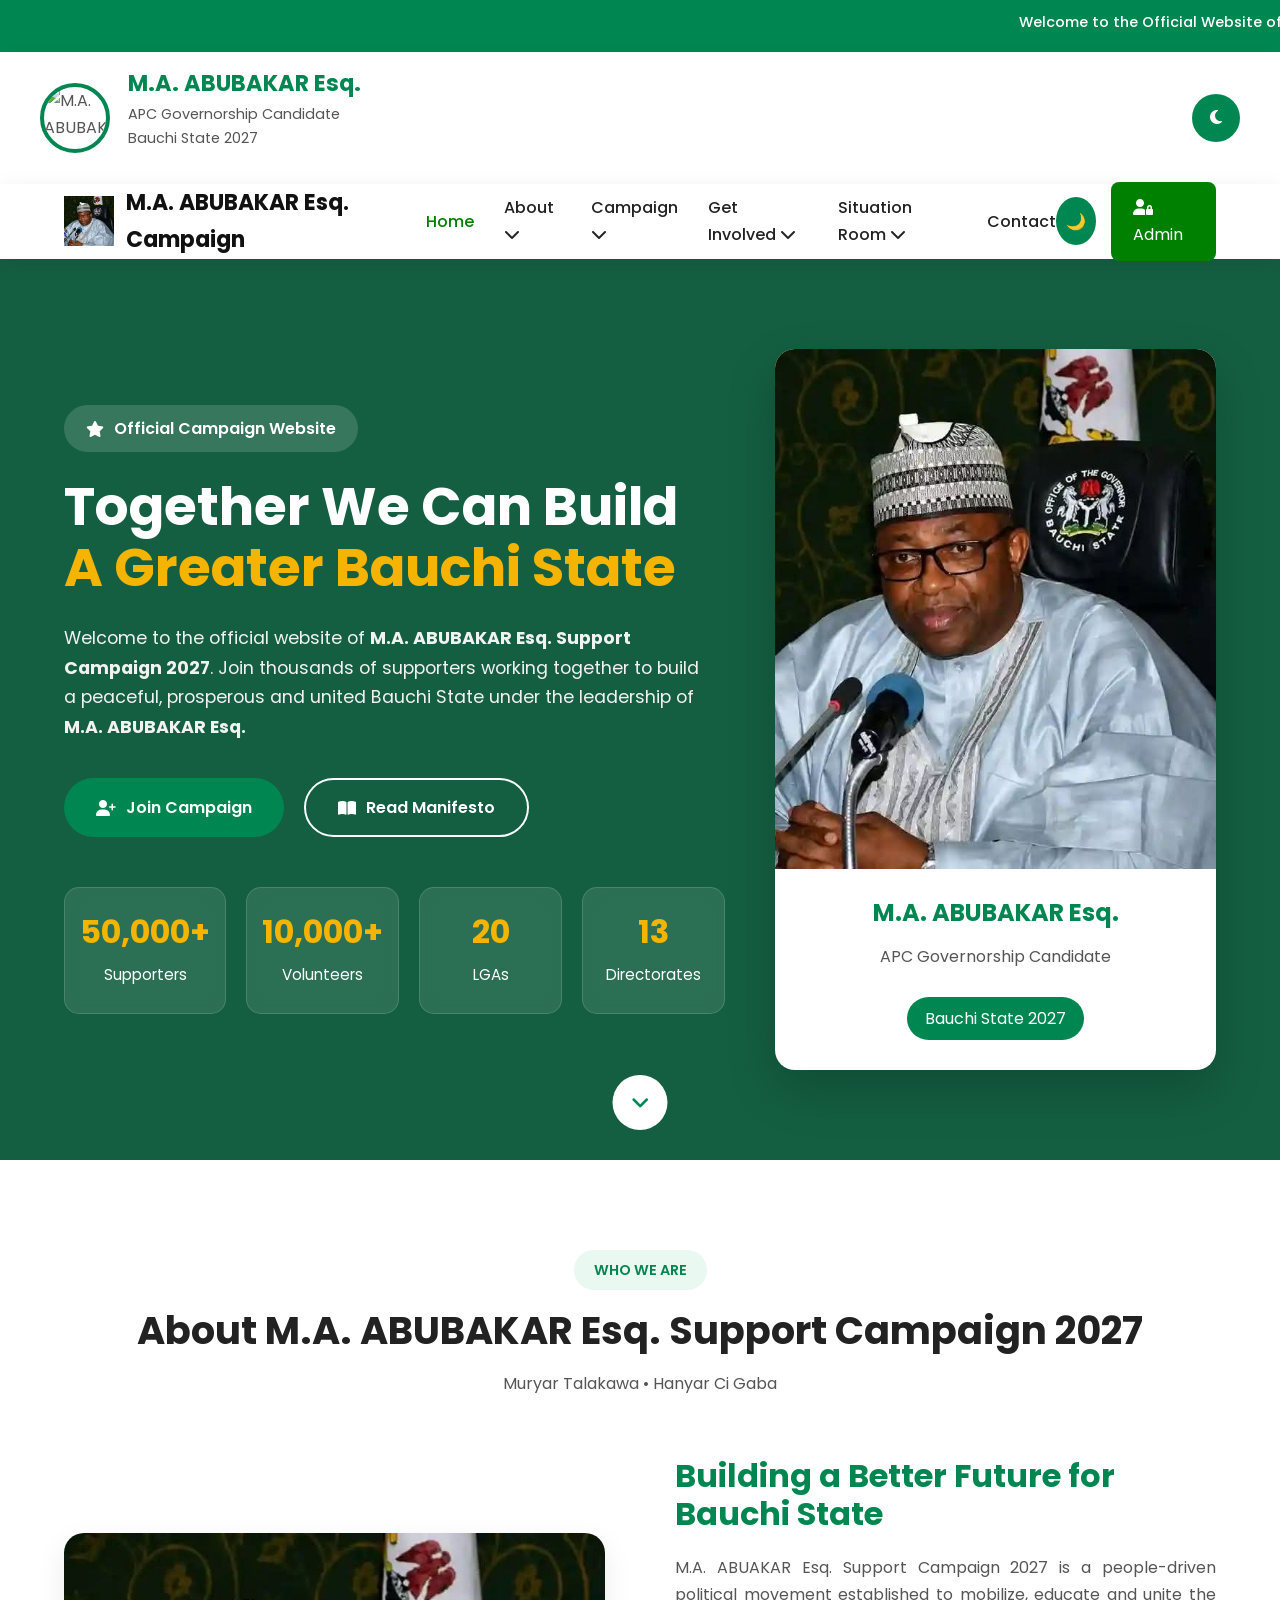
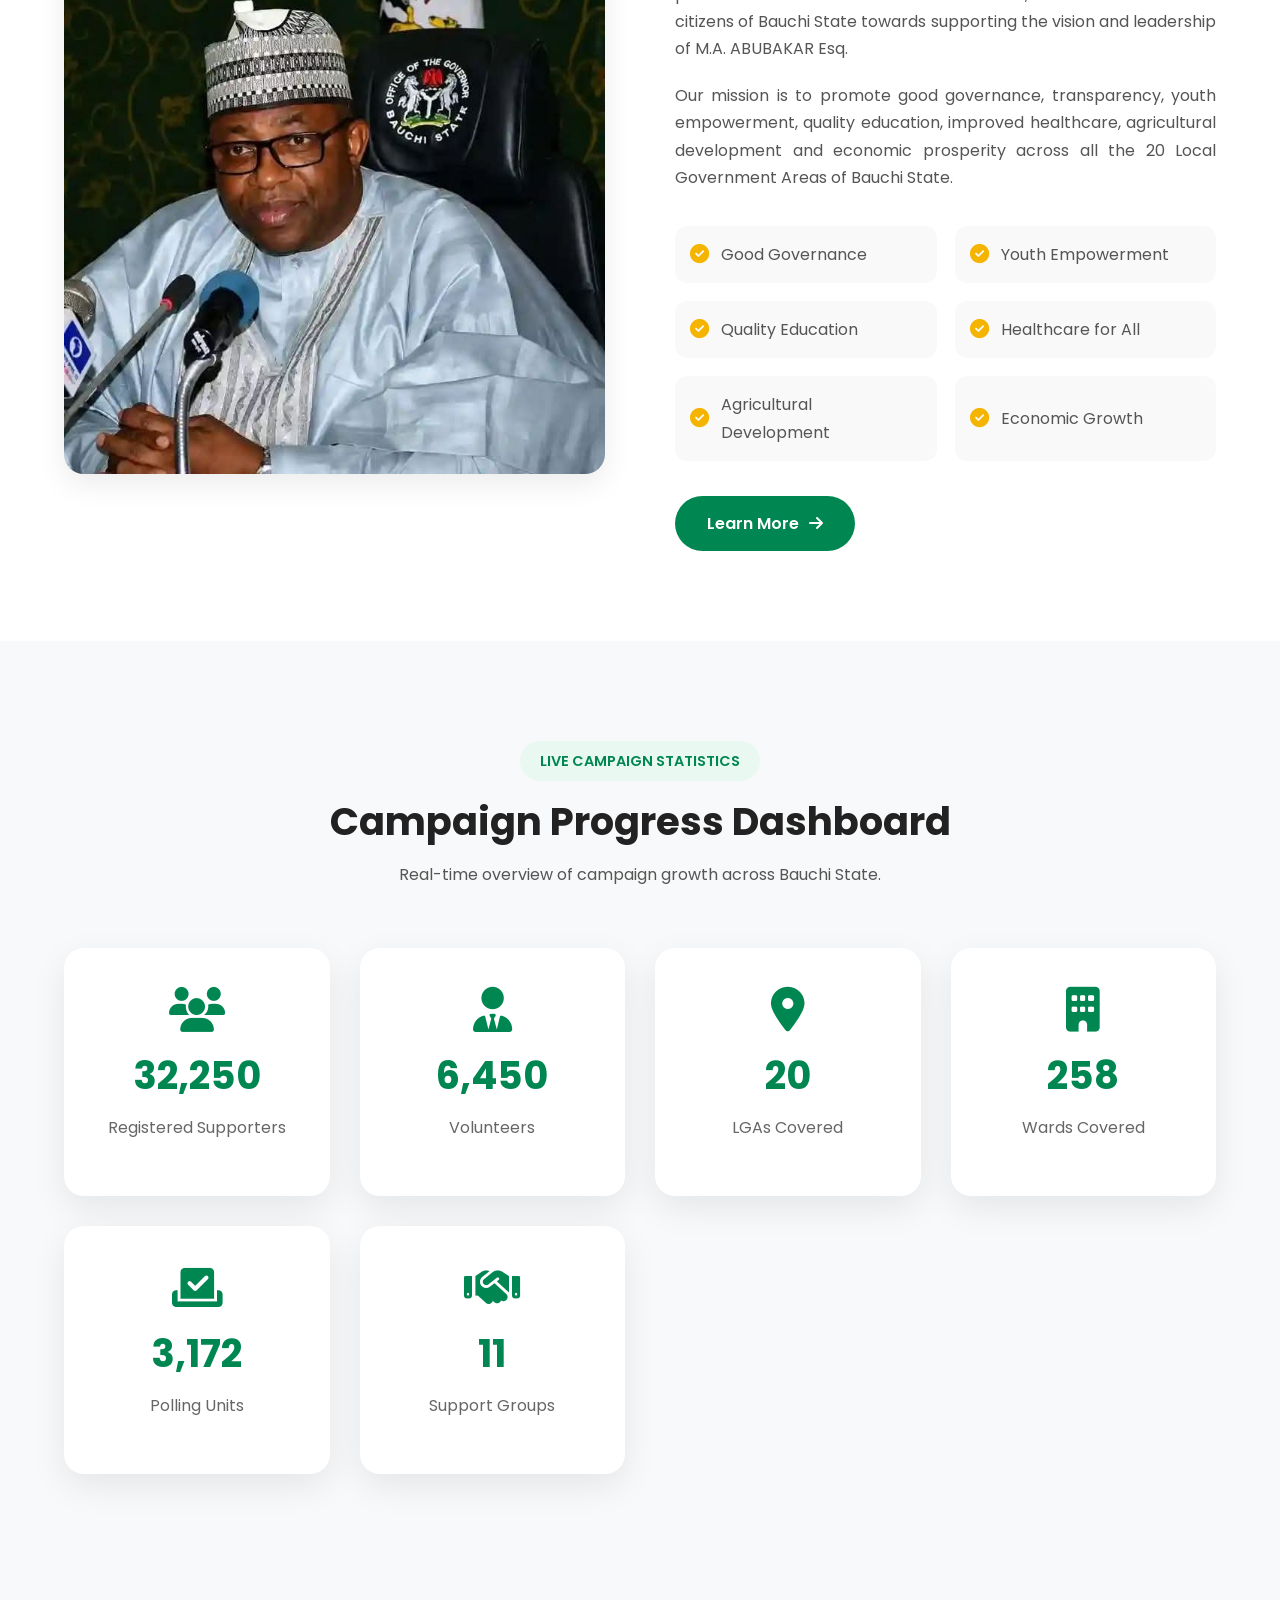
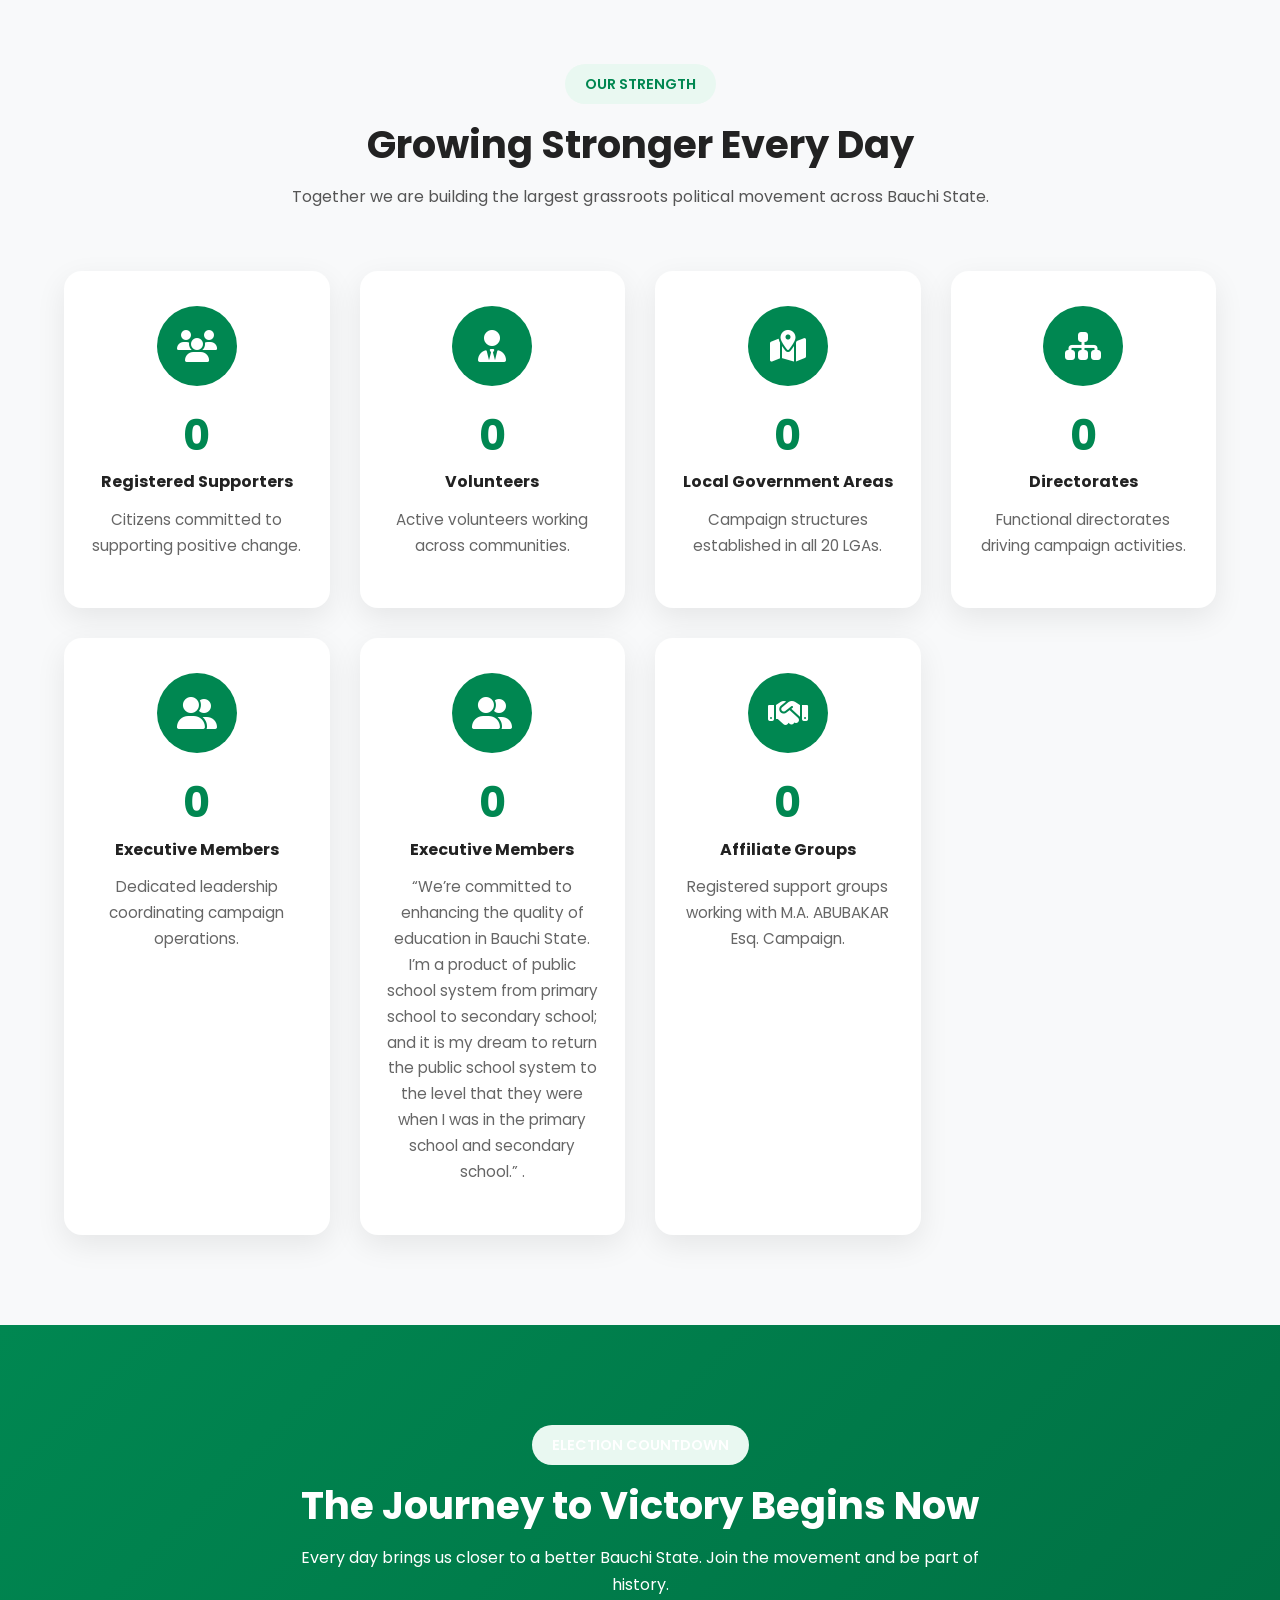
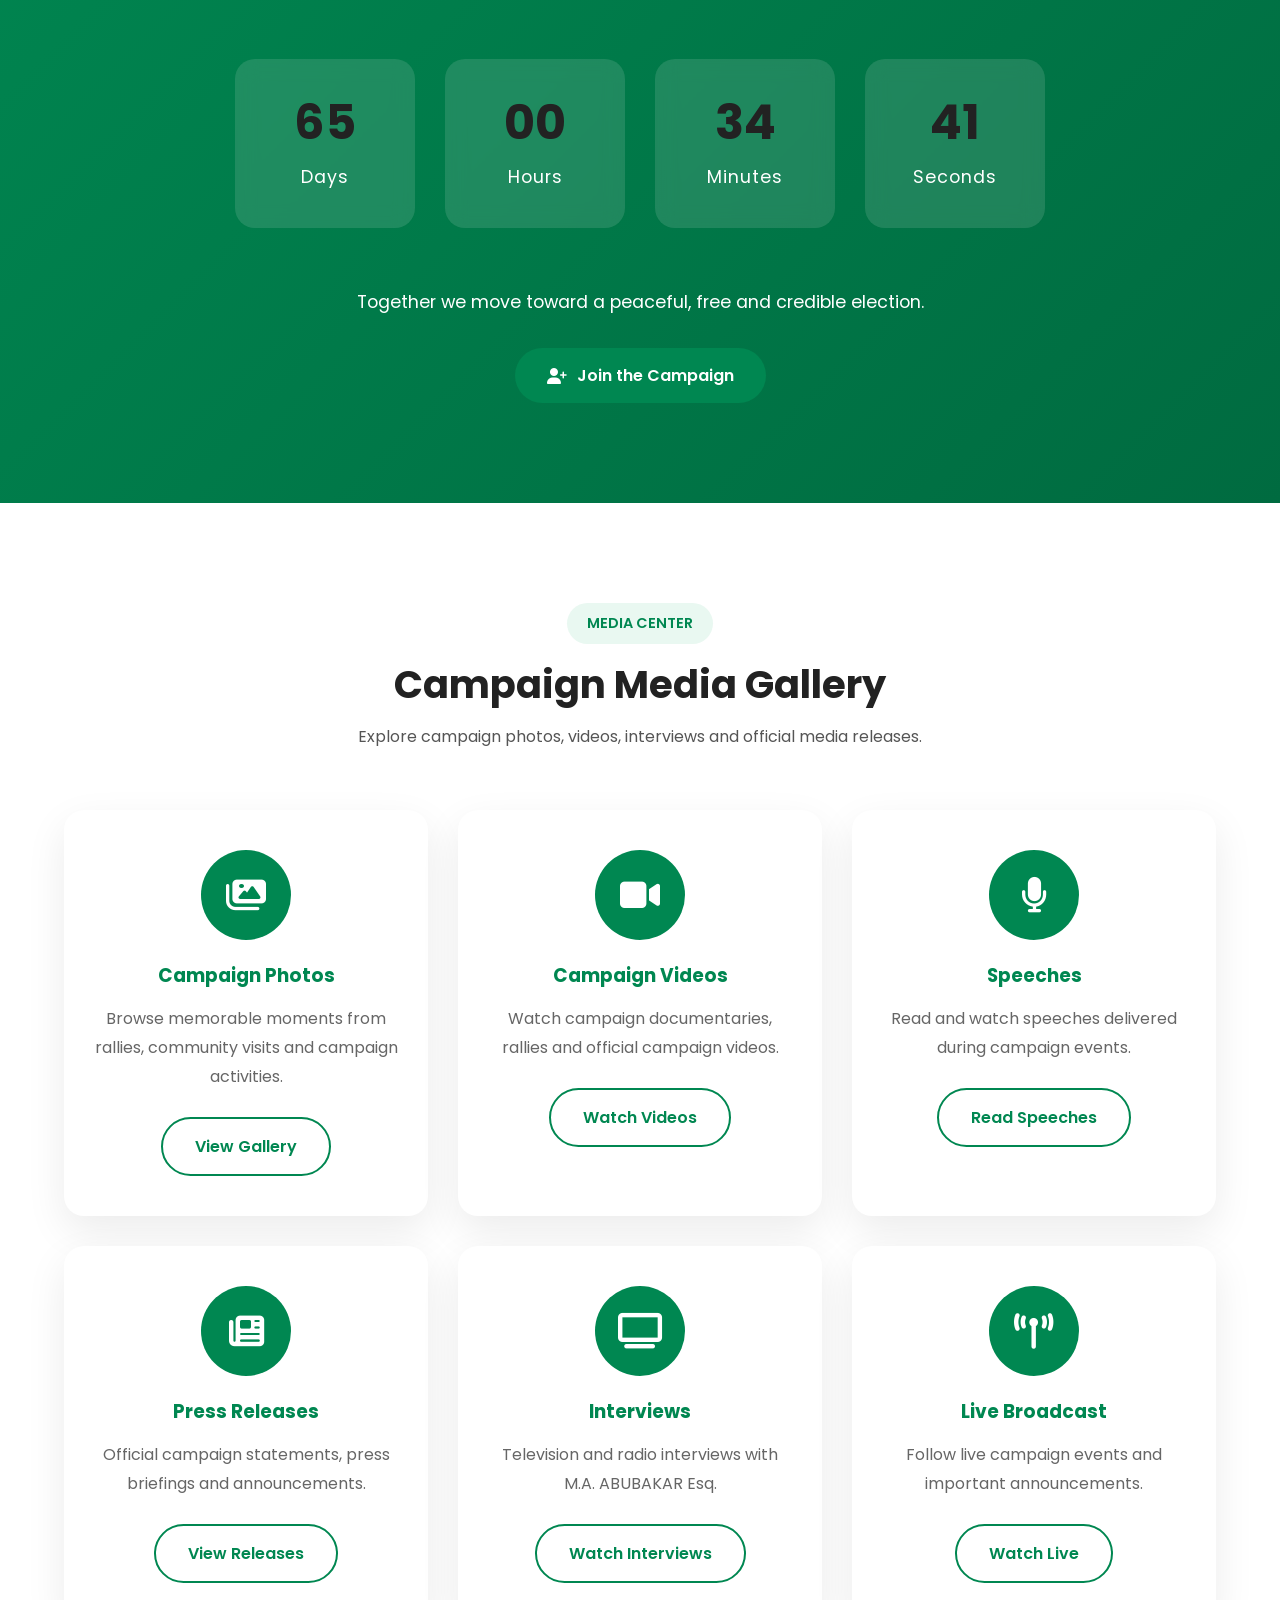
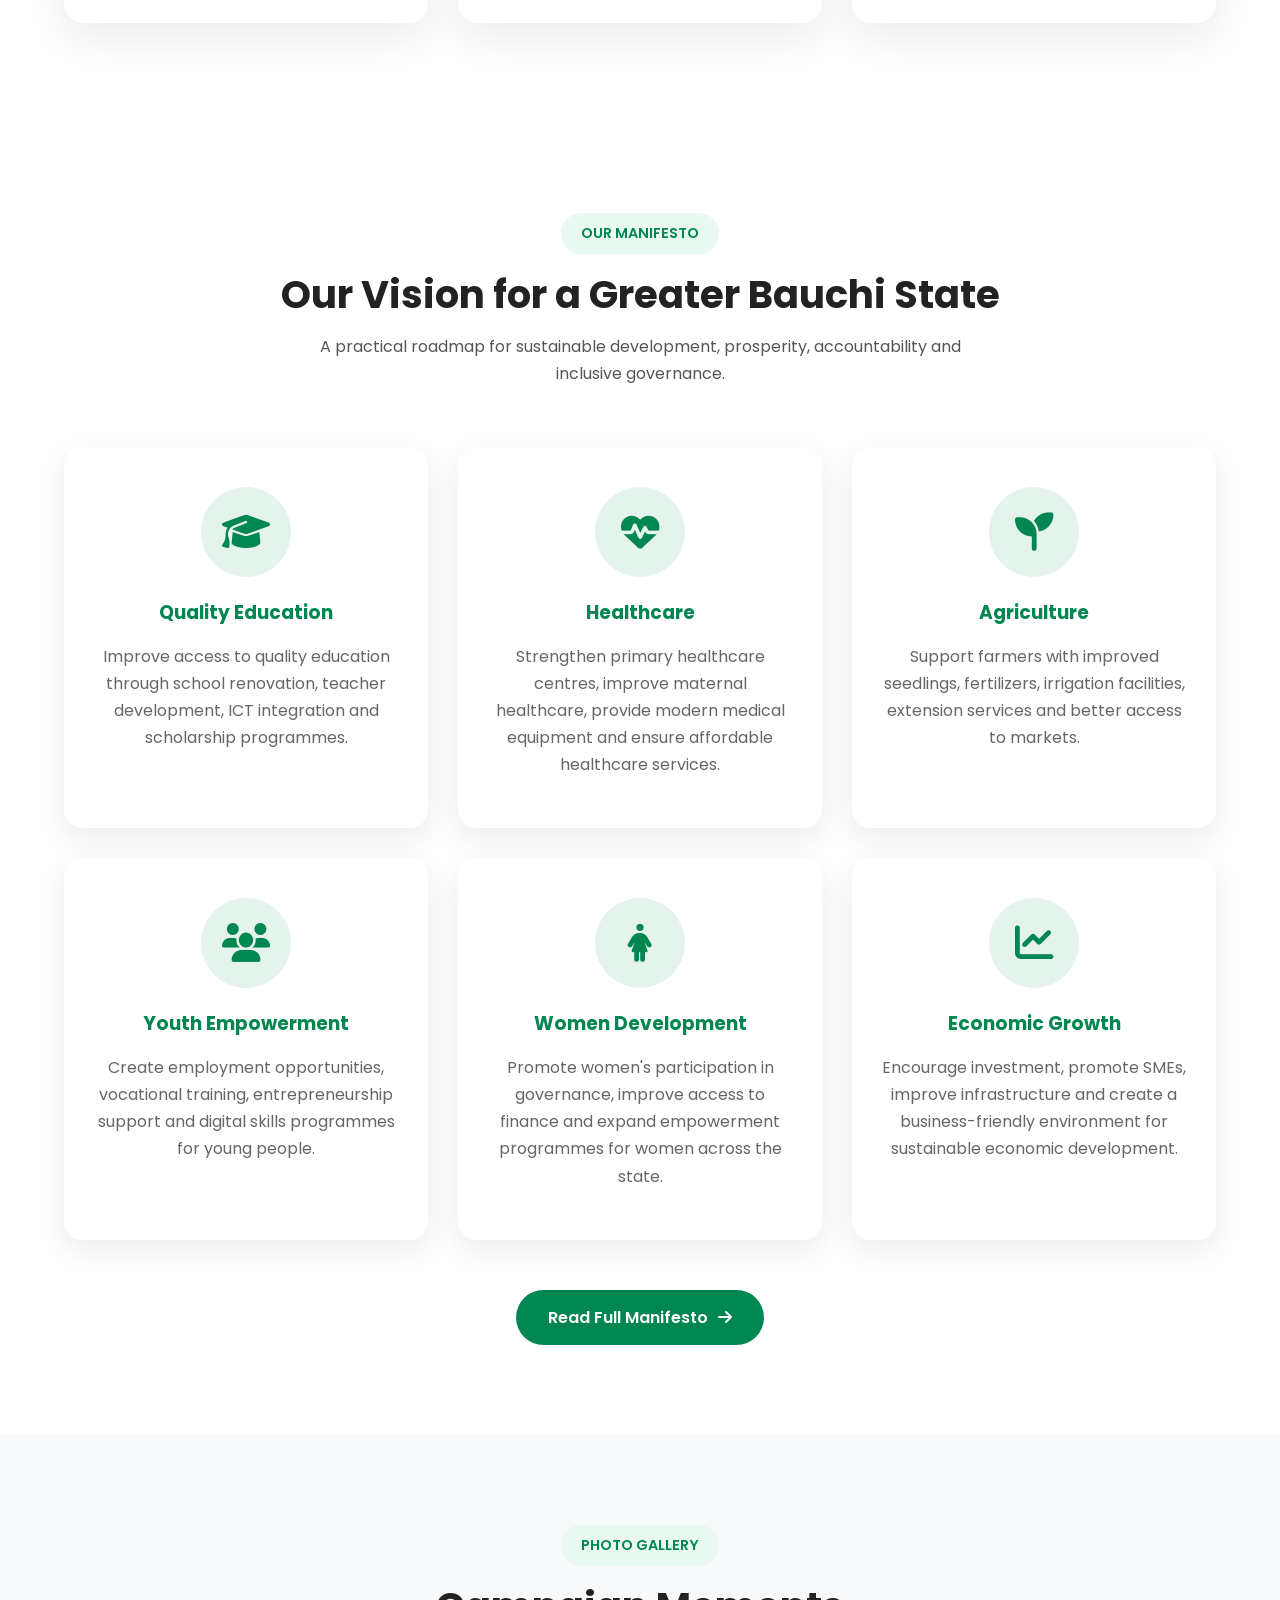
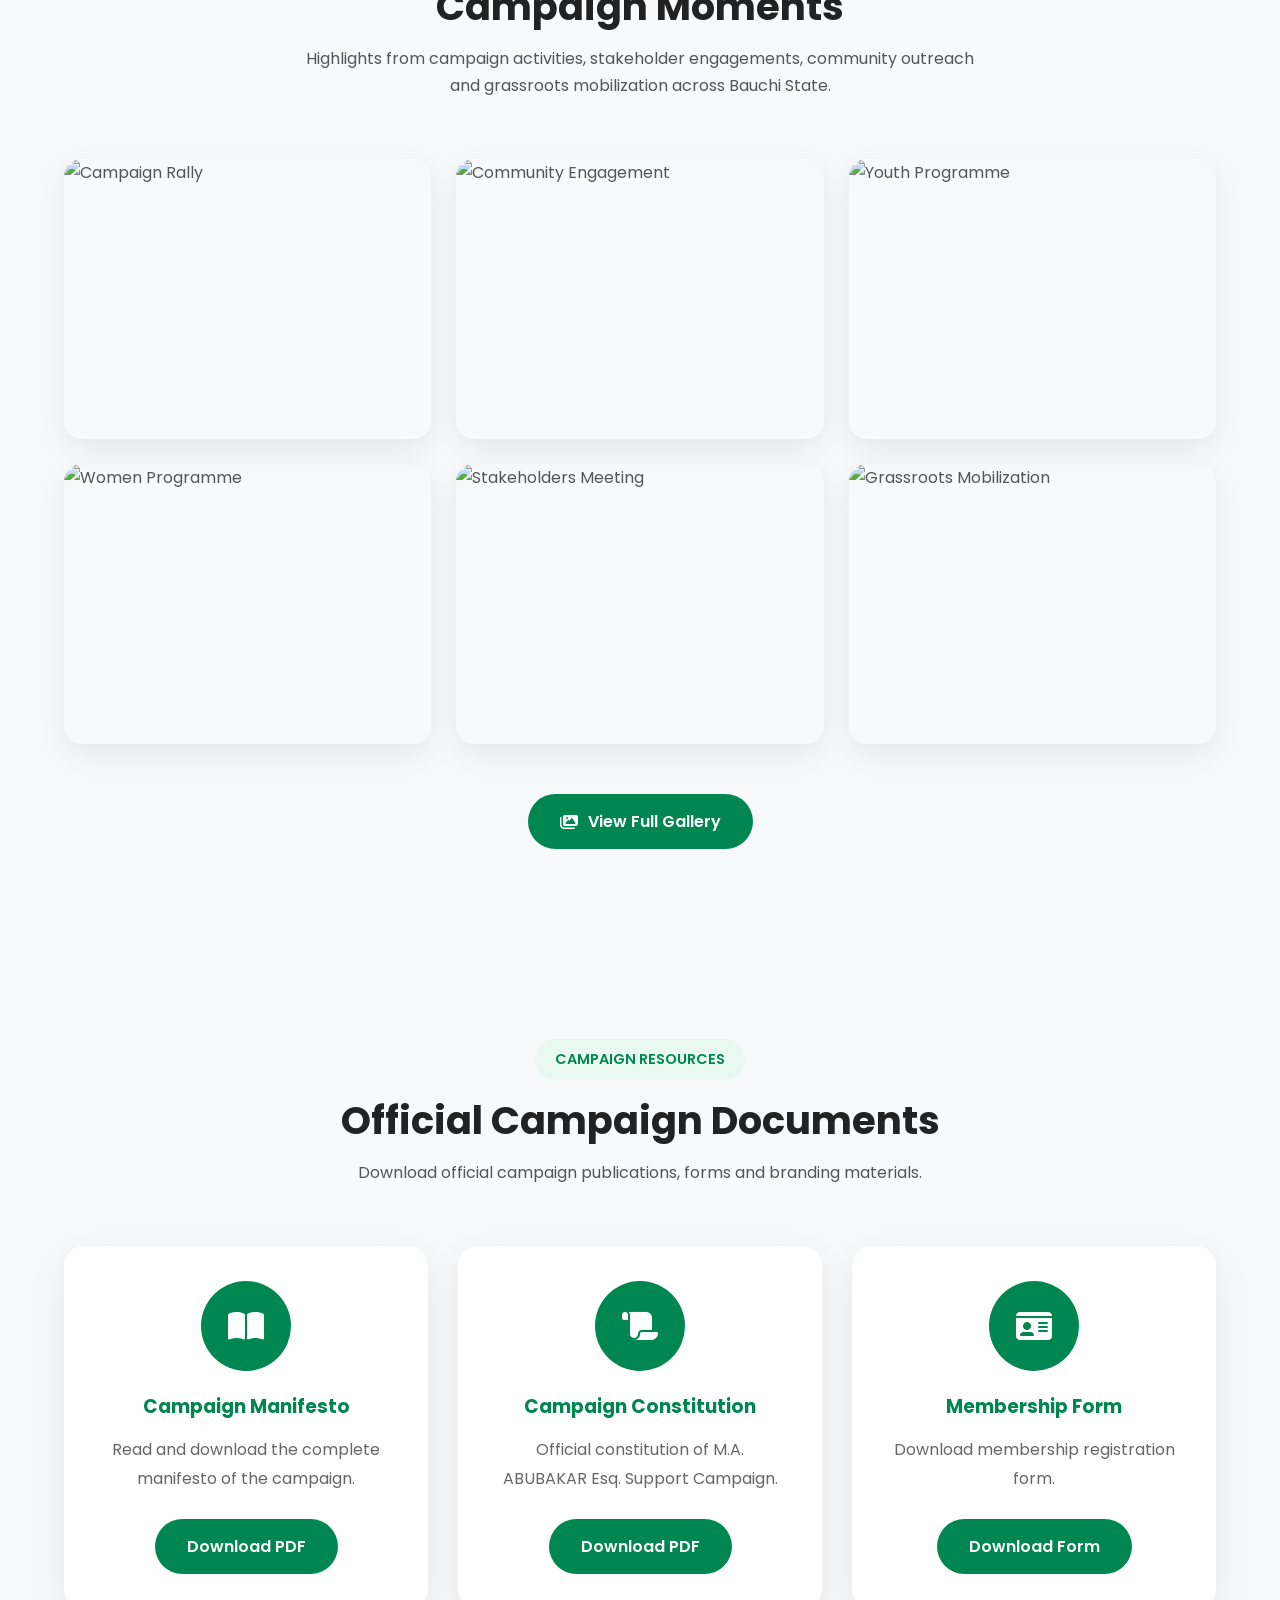
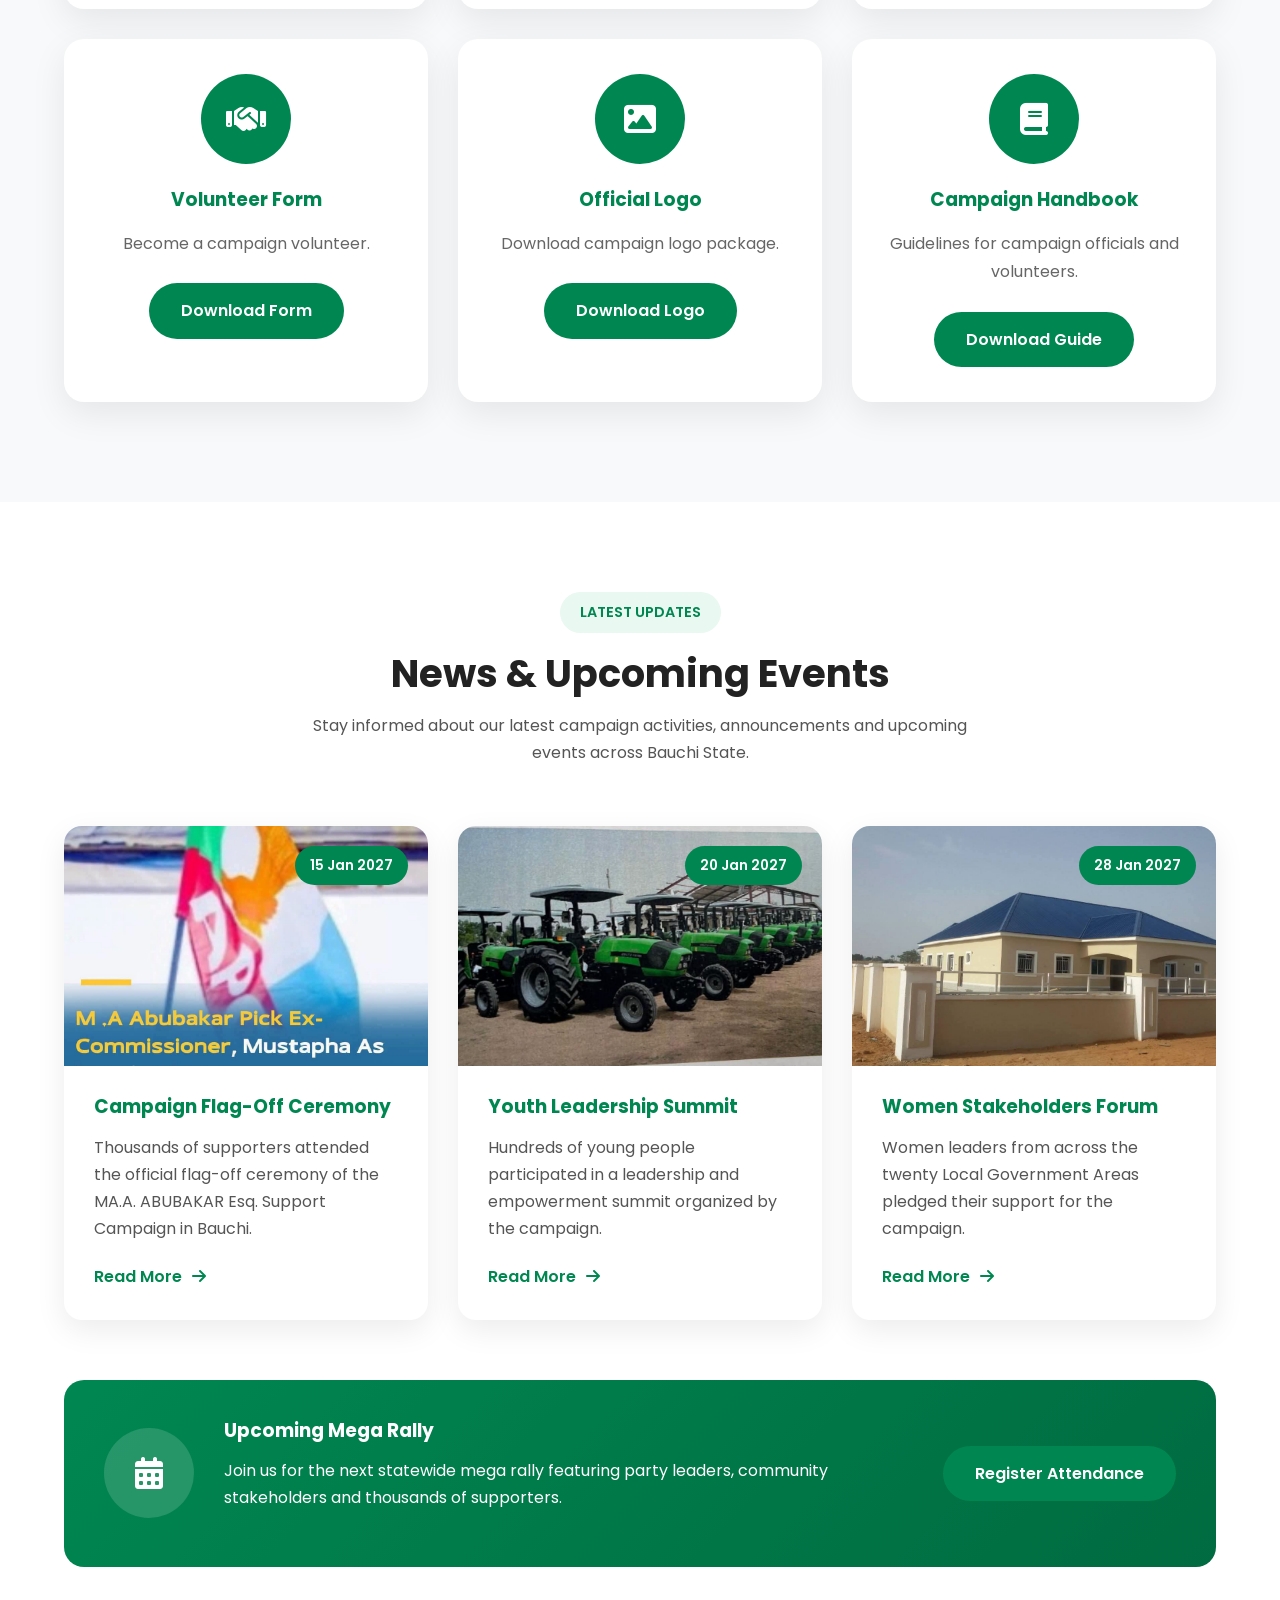
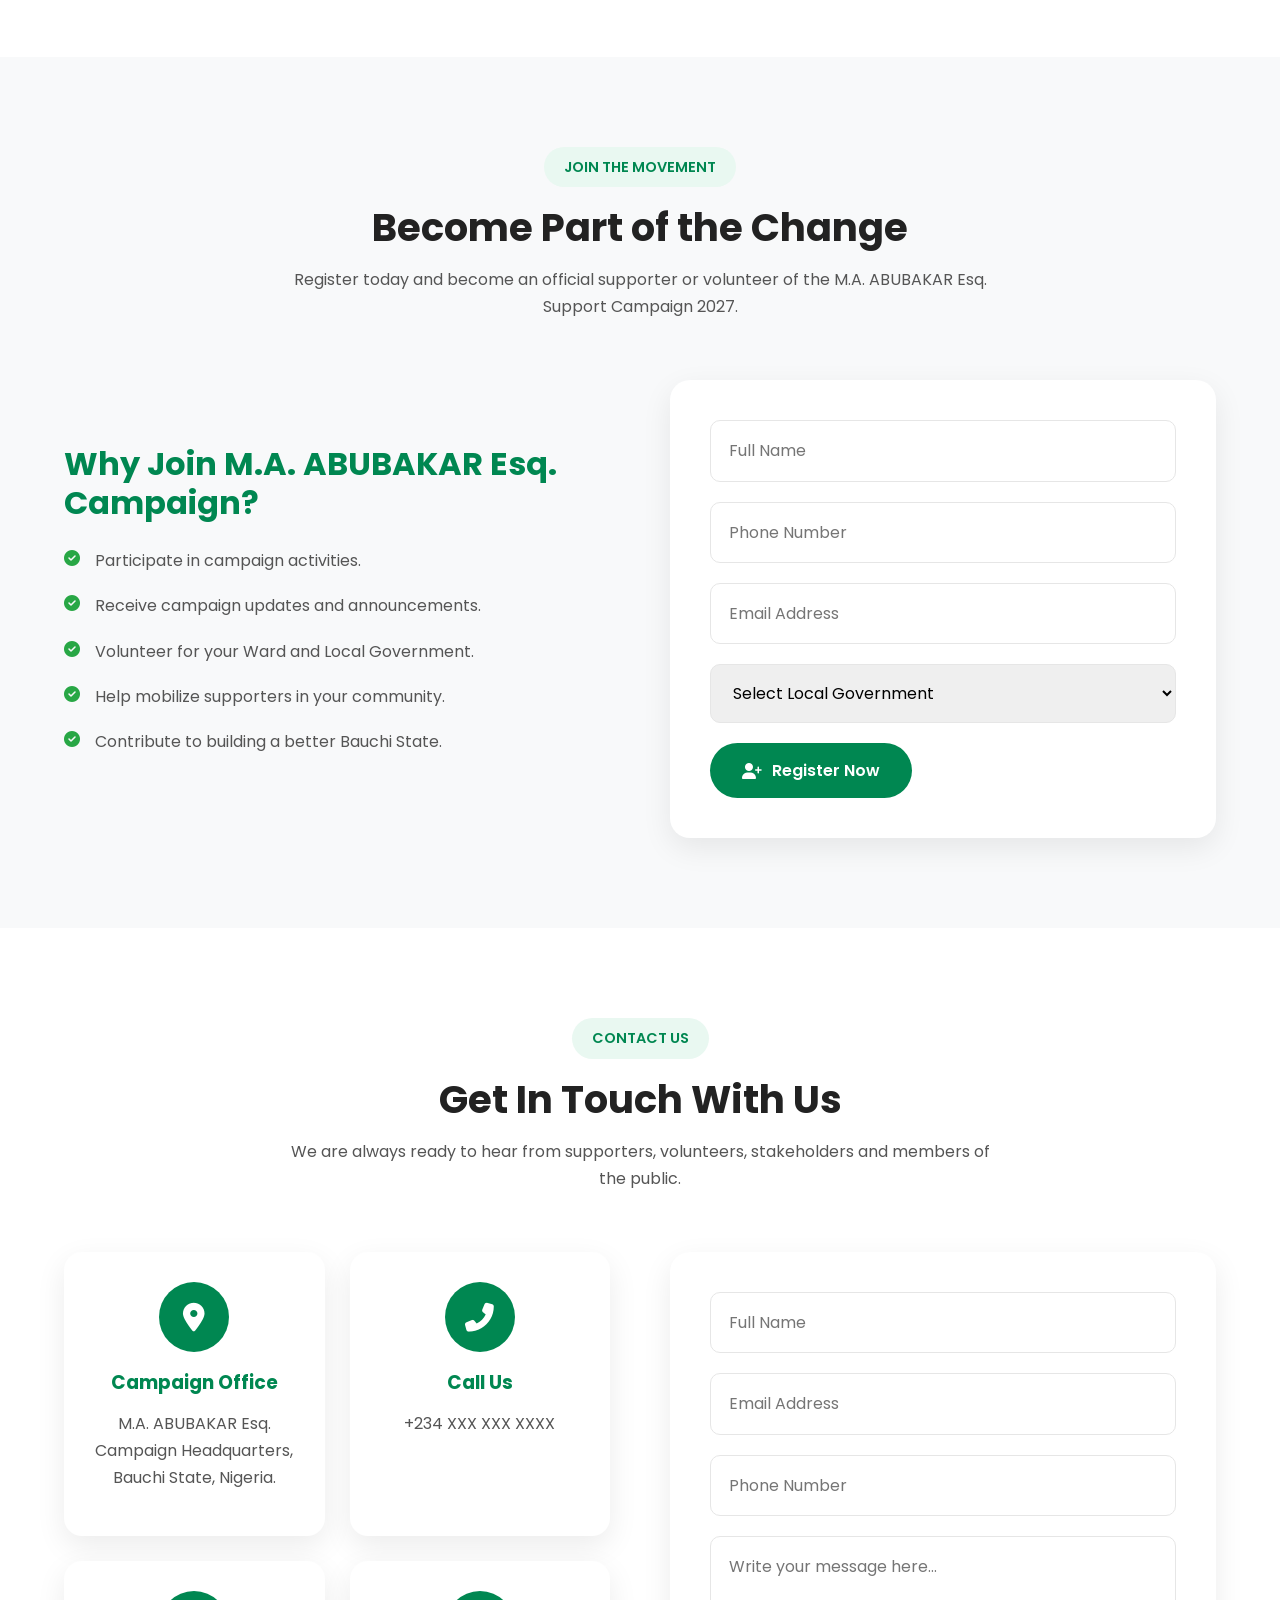
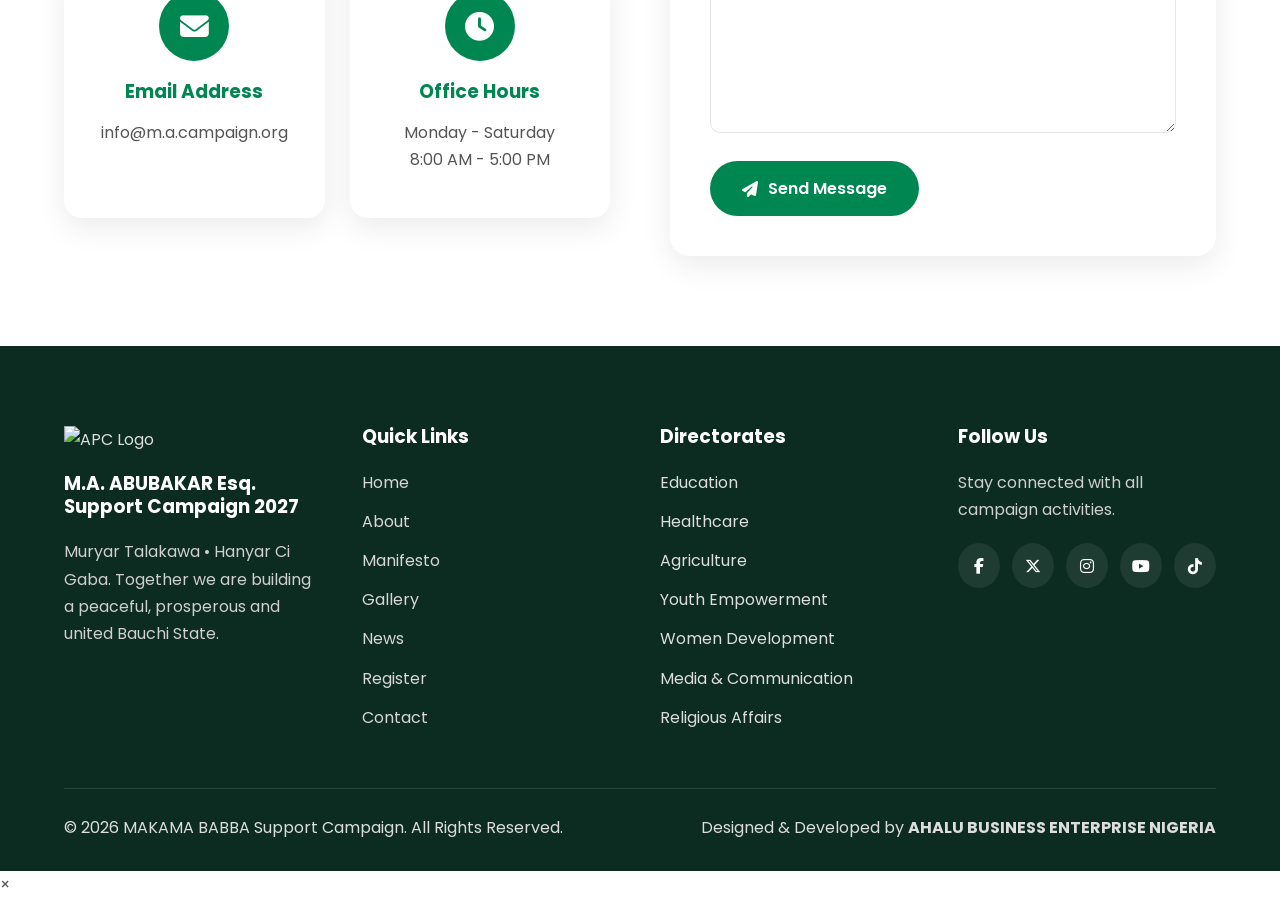
==== commit 566dbe4d: "Add files via upload" ====
--- a/index.html
+++ b/index.html
@@ -5,13 +5,13 @@
     <meta charset="UTF-8">
     <meta name="viewport" content="width=device-width, initial-scale=1.0">
 
-    <title>M.A. SAN, Support Campaign 2027 | M.A. ABUBAKAR, Esq.</title>
+    <title>MAKAMA BABBA Support Campaign 2027 | M.A. ABUBAKAR Esq.</title>
 
     <meta name="description"
         content="Official Website of MAKAMA BABBA Support Campaign 2027 for M.A. ABUBAKAR Esq. APC Governorship Candidate, Bauchi State.">
 
     <meta name="keywords"
-        content="M.A. SAN, Bauchi Governor 2027, APC, Campaign, M.A. ABUBAKAR Esq.">
+        content="MAKAMA BABBA Bauchi Governor 2027, APC, Campaign, M.A. ABUBAKAR Esq.">
 
     <meta name="author" content="AHALU BUSINESS ENTERPRISE NIGERIA">
 
@@ -42,7 +42,7 @@
             alt="APC Logo"
             class="loader-logo">
 
-        <h2>MOHAMMED ABDULLAHI ABUBAKAR, SAN, Support Campaign 2027</h2>
+        <h2>M.A. ABUBAKAR Esq. Support Campaign 2027</h2>
 
         <p>Muryar Talakawa • Hanyar Ci Gaba</p>
 
@@ -62,7 +62,7 @@
 
     <marquee behavior="scroll" direction="left">
 
-        Welcome to the Official Website of M.A. ABUBAKAR Esq. SAN, Support Campaign 2027 •
+        Welcome to the Official Website of M.A. ABUBAKAR Esq. Support Campaign 2027 •
         “We’re committed to enhancing the quality of education in Bauchi State. I’m a product of public school system from primary school to secondary school; and it is my dream to return the public school system to the level that they were when I was in the primary school and secondary school.”
        Join the Movement Today
 
@@ -81,12 +81,12 @@
         <div class="logo-area">
 
             <img src="images/apc-logo.png"
-                alt="MOHAMMED ABDULLAHI ABUBAKAR, SAN"
+                alt="M.A. ABUBAKAR Esq."
                 class="logo">
 
             <div class="site-title">
 
-                <h1>MOHAMMED ABDULLAHI ABUBAKAR, SAN</h1>
+                <h1>M.A. ABUBAKAR Esq.</h1>
 
                 <p>
                     APC Governorship Candidate
@@ -126,7 +126,7 @@
             <img src="images/m.a.-photo.jpg" 
             alt="Logo">
 
-            <span>M.A. ABUBAKAR Campaign</span>
+            <span>M.A. ABUBAKAR Esq. Campaign</span>
 
         </a>
 
@@ -306,11 +306,11 @@
                 <p class="hero-text">
 
                     Welcome to the official website of
-                    <strong>MOHAMMED ABDULLAHI ABUBAKAR, SAN, Support Campaign 2027</strong>.
+                    <strong>M.A. ABUBAKAR Esq. Support Campaign 2027</strong>.
                     Join thousands of supporters working together
                     to build a peaceful, prosperous and united
                     Bauchi State under the leadership of
-                    <strong>MOHAMMED ABDULLAHI ABUBAKAR, SAN</strong>
+                    <strong>M.A. ABUBAKAR Esq.</strong>
 
                 </p>
 
@@ -371,11 +371,11 @@
                 <div class="candidate-card">
 
                     <img src="images/m.a.-photo.jpg"
-                        alt="MOHAMMED ABDULLAHI ABUBAKAR, SAN">
+                        alt="M.A. ABUBAKAR Esq.">
 
                     <div class="candidate-info">
 
-                        <h2>MOHAMMED ABDULLAHI ABUBAKAR, SAN</h2>
+                        <h2>M.A. ABUBAKAR Esq.</h2>
 
                         <h4></h4>
 
@@ -416,7 +416,7 @@
 
             <span>WHO WE ARE</span>
 
-            <h2>About M.A. ABUBAKAR, SAN, Support Campaign 2027</h2>
+            <h2>About M.A. ABUBAKAR Esq. Support Campaign 2027</h2>
 
             <p>
                 Muryar Talakawa • Hanyar Ci Gaba
@@ -429,7 +429,7 @@
             <div class="about-image">
 
                 <img src="images/m.a.-photo.jpg"
-                    alt="MOHAMMED ABDULLAHI ABUBAKAR, SAN">
+                    alt="M.A. ABUBAKAR Esq.">
 
             </div>
 
@@ -441,11 +441,11 @@
 
                 <p>
 
-                    M.A. ABUAKAR, SAN, Support Campaign 2027 is a people-driven
+                    M.A. ABUAKAR Esq. Support Campaign 2027 is a people-driven
                     political movement established to mobilize,
                     educate and unite the citizens of Bauchi State
                     towards supporting the vision and leadership of
-                    MOHAMMED ABDULLAHI ABUBAKAR, SAN.
+                    M.A. ABUBAKAR Esq.
 
                 </p>
 
@@ -733,7 +733,7 @@
                 <p>
                     “We’re committed to enhancing the quality of education in Bauchi State.
 I’m a product of public school system from primary school to secondary school; and it is my dream to return the public school system to the level that they were when I was in the primary school and secondary school.”
-M. A. Abubakar Esq.
+
 .
                 </p>
 
@@ -751,7 +751,7 @@
                 <h4>Affiliate Groups</h4>
 
                 <p>
-                    Registered support groups working with M.A. ABUBAKAR, SAN, Campaign.
+                    Registered support groups working with M.A. ABUBAKAR Esq. Campaign.
                 </p>
 
             </div>
@@ -971,7 +971,7 @@
                 <p>
 
                     Television and radio interviews
-                    with MOHAMMED ABDULLAHI ABUBAKAR, SAN.
+                    with M.A. ABUBAKAR Esq.
 
                 </p>
 
@@ -1353,7 +1353,7 @@
                 <p>
 
                     Official constitution of
-                    M.A. ABUBAKAR, SAN, Support Campaign.
+                    M.A. ABUBAKAR Esq. Support Campaign.
 
                 </p>
 
@@ -1514,7 +1514,7 @@
 
                     <p>
                         Thousands of supporters attended the official
-                        flag-off ceremony of the MA.A. ABUBAKAR, SAN, Support Campaign
+                        flag-off ceremony of the MA.A. ABUBAKAR Esq. Support Campaign
                         in Bauchi.
                     </p>
 
@@ -1656,7 +1656,7 @@
 
             <p>
                 Register today and become an official supporter or volunteer
-                of the M.A. ABUBAKAR, SAN, Support Campaign 2027.
+                of the M.A. ABUBAKAR Esq. Support Campaign 2027.
             </p>
 
         </div>
@@ -1665,7 +1665,7 @@
 
             <div class="join-content">
 
-                <h3>Why Join M.A. ABUBAKAR, SAN, Campaign?</h3>
+                <h3>Why Join M.A. ABUBAKAR Esq. Campaign?</h3>
 
                 <ul class="join-list">
 
@@ -1807,7 +1807,7 @@
                     <h3>Campaign Office</h3>
 
                     <p>
-                        M.A. ABUBAKAR, SAN, Campaign Headquarters,
+                        M.A. ABUBAKAR Esq. Campaign Headquarters,
                         Bauchi State, Nigeria.
                     </p>
 
@@ -1929,7 +1929,7 @@
                      alt="APC Logo"
                      class="footer-logo">
 
-                <h3>MOHAMMED ABDULLAHI ABUBAKAR, SAN, Support Campaign 2027</h3>
+                <h3>M.A. ABUBAKAR Esq. Support Campaign 2027</h3>
 
                 <p>
 
@@ -2098,4 +2098,4 @@
 
 </body>
 
-</html>
+</html>
